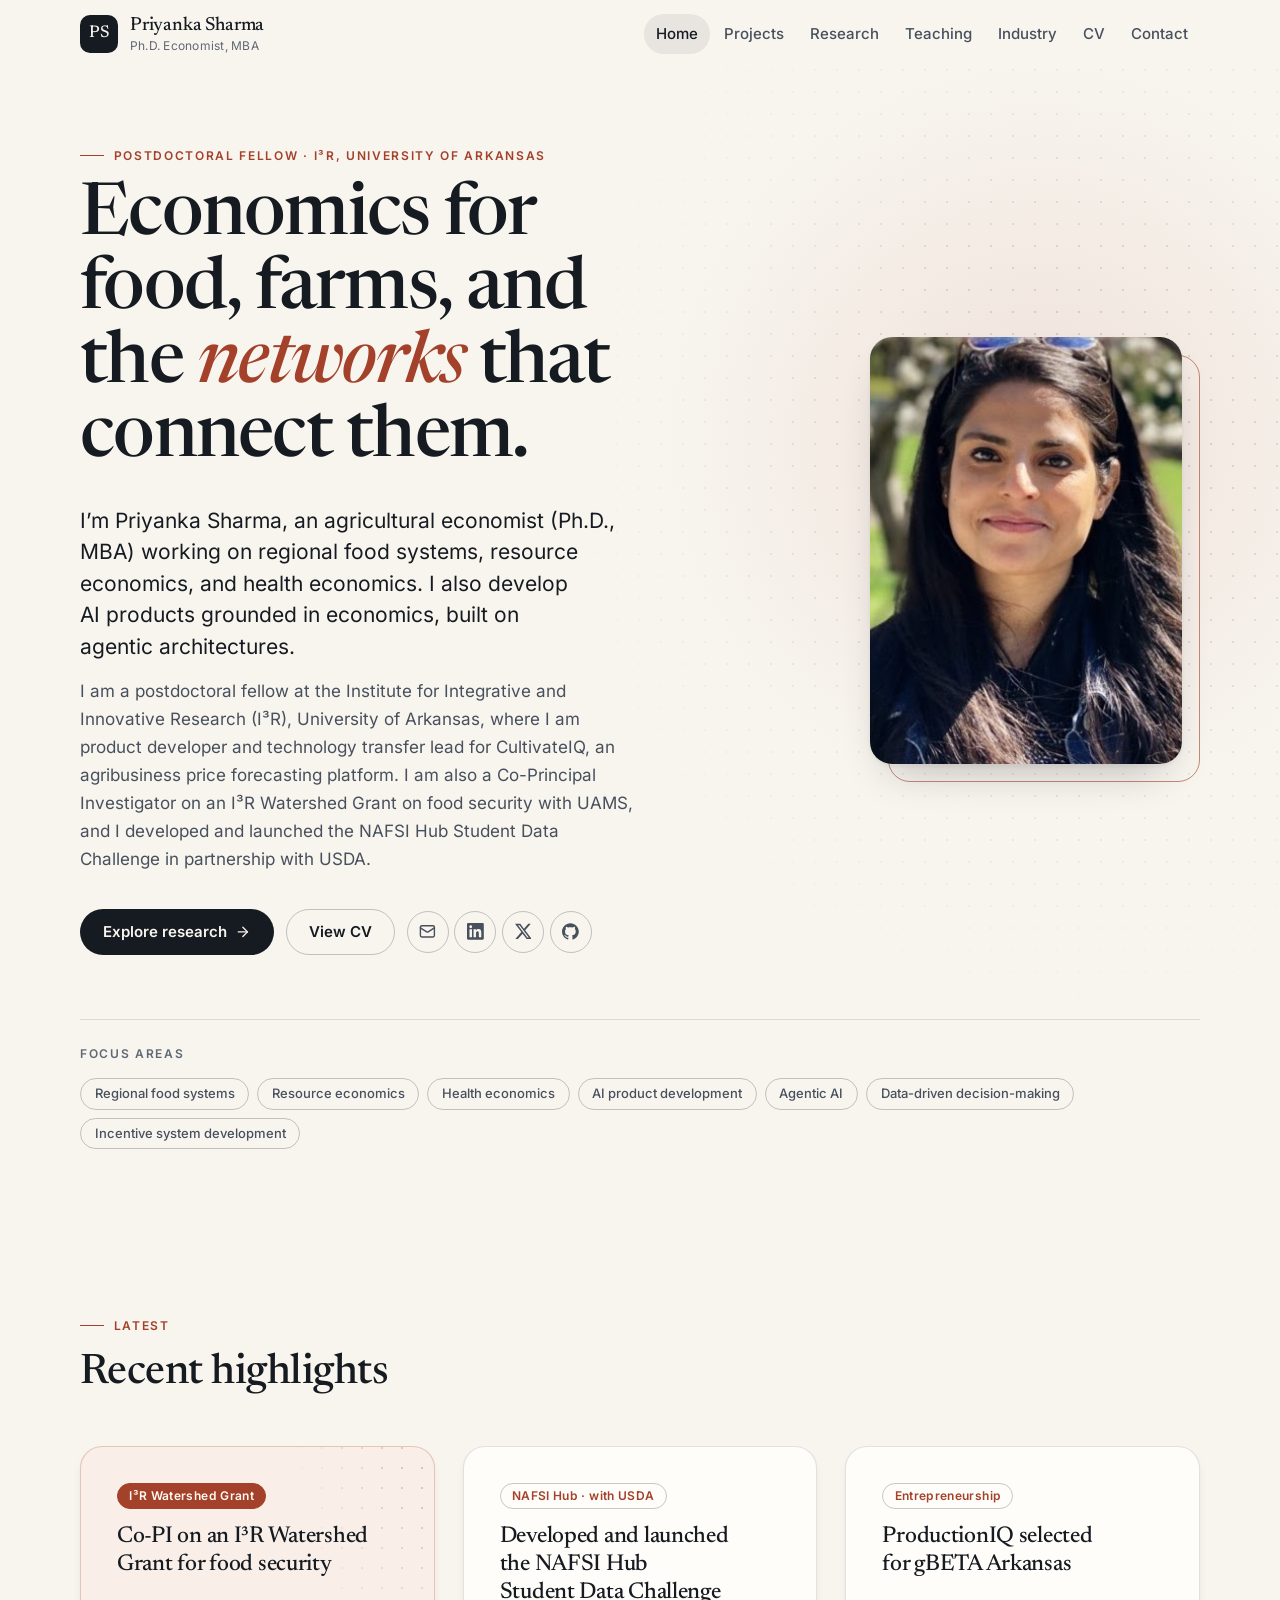
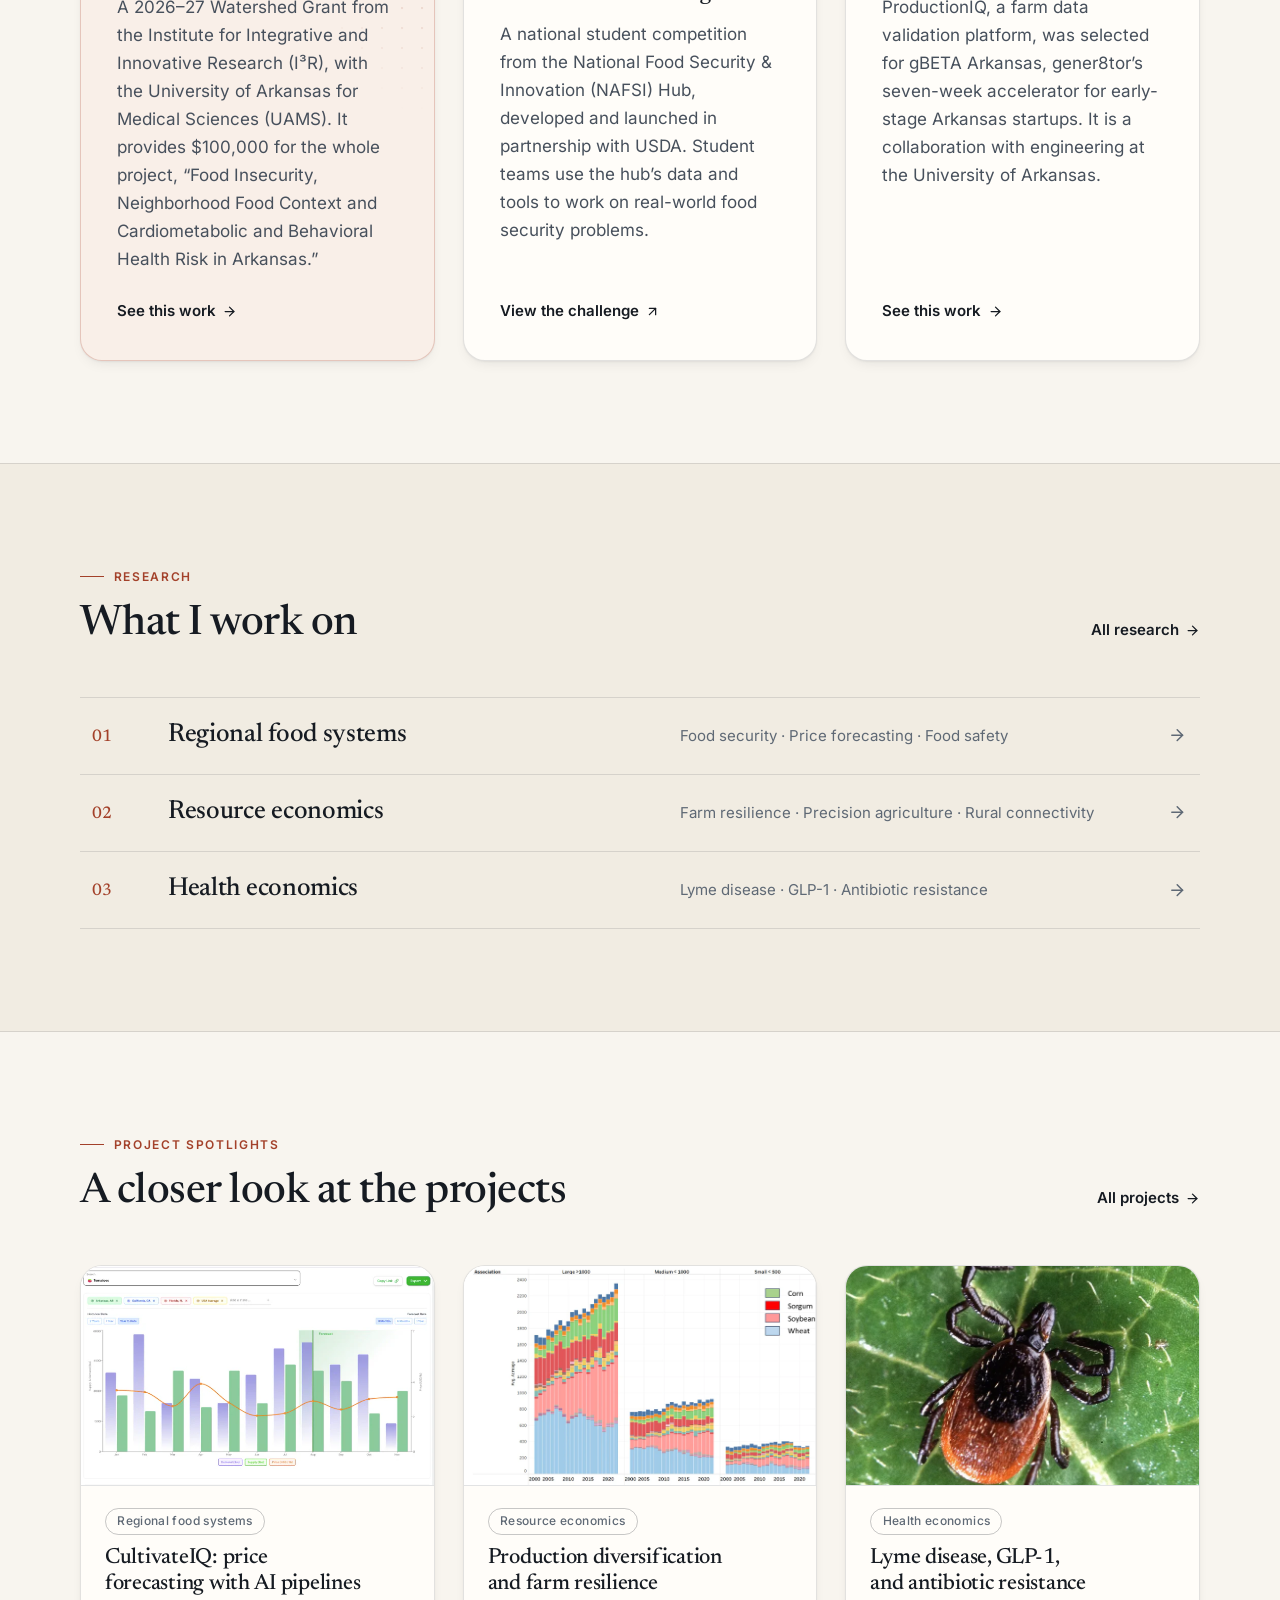
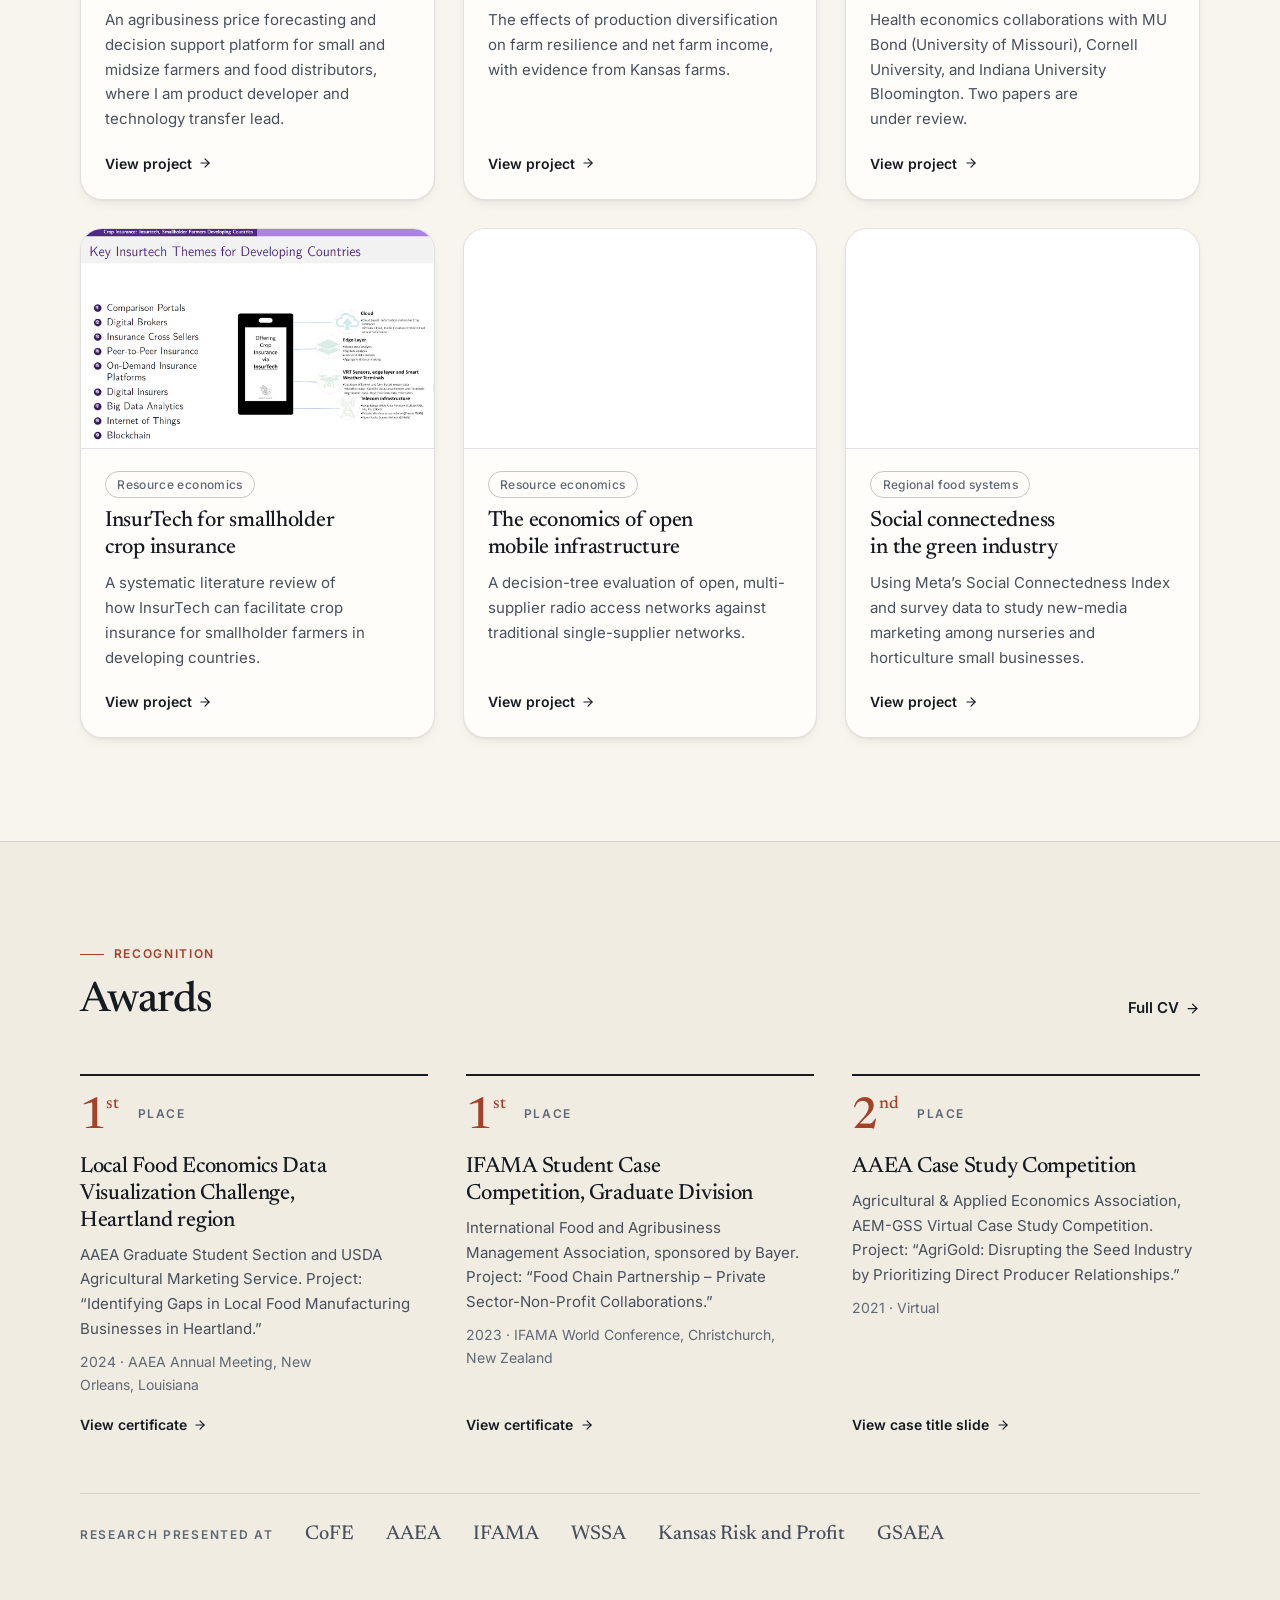
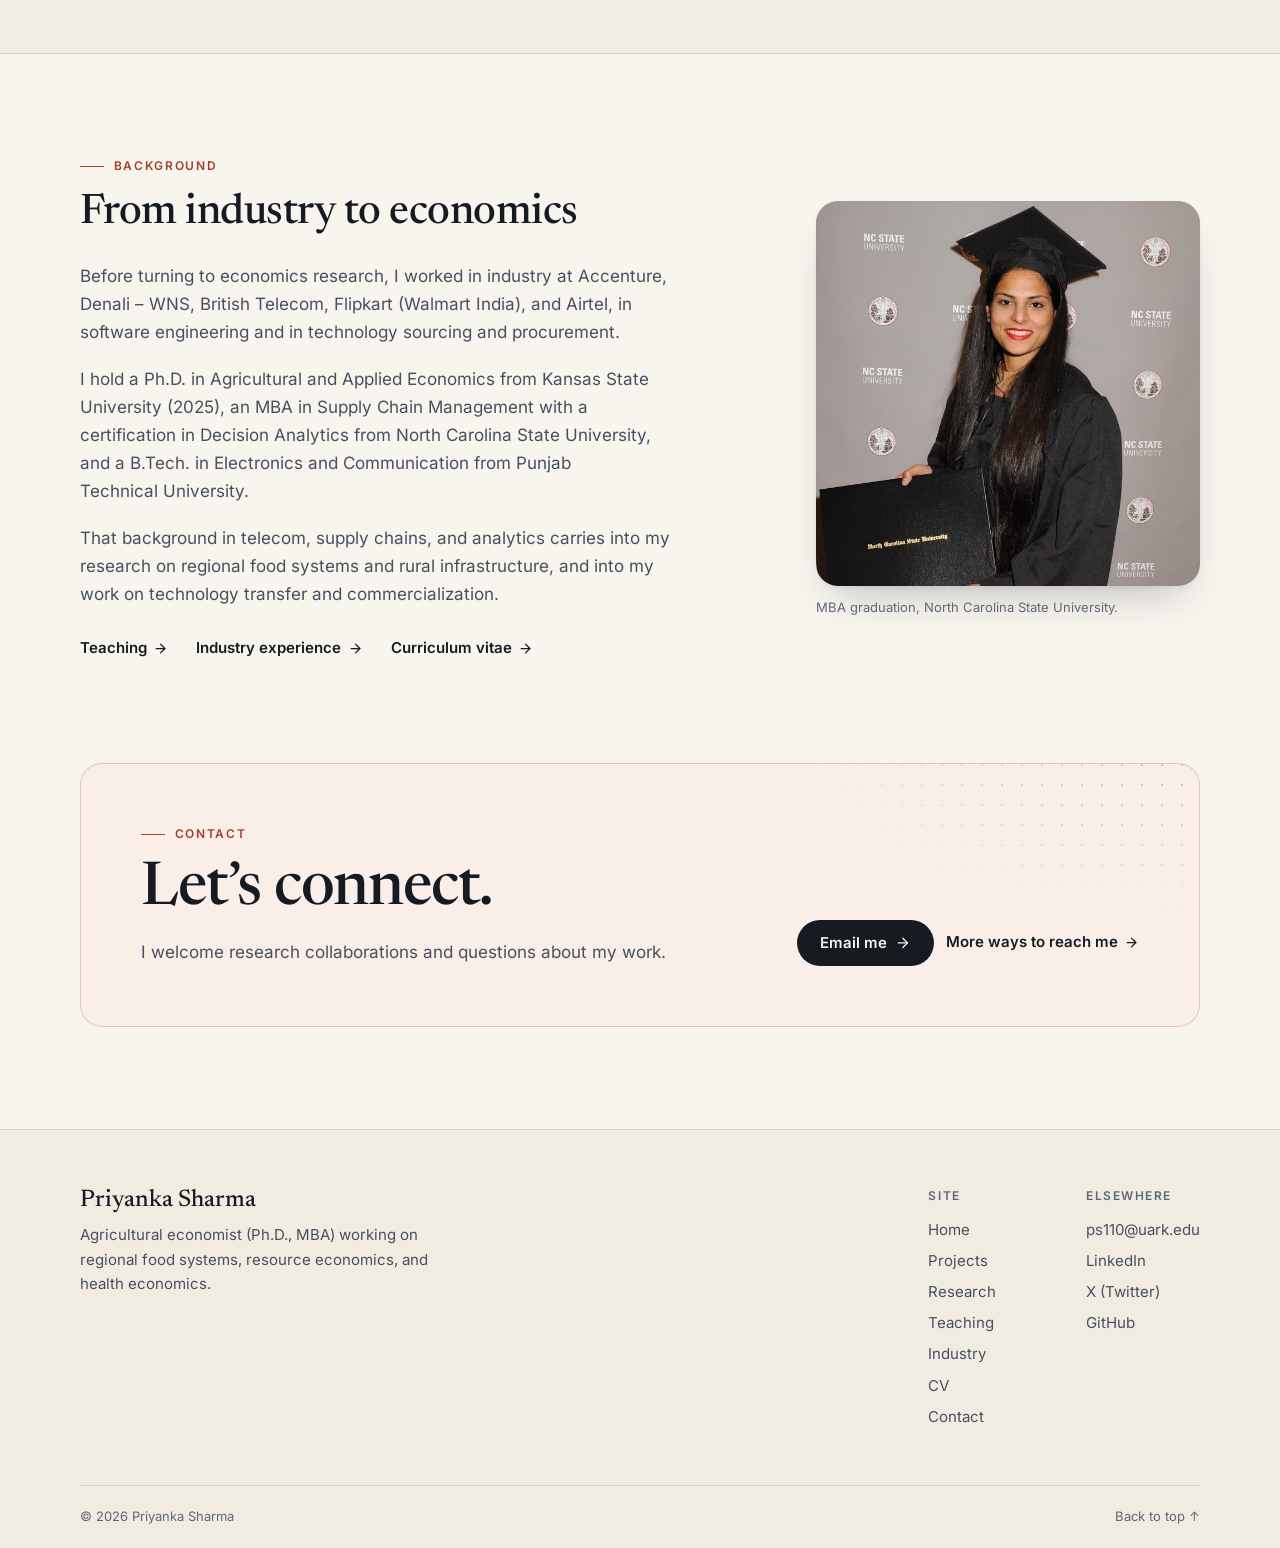
==== index.html @ 5ad9cab8 "Update website Co-Authored-By: Claude Opus 5.5 <noreply@anthropic.com>" ====
<!doctype html>
<html lang="en">
<head>
  <meta charset="utf-8">
  <meta name="viewport" content="width=device-width, initial-scale=1">
  <title>Priyanka Sharma | Ph.D. Economist, MBA</title>
  <meta name="description" content="Priyanka Sharma, agricultural economist (Ph.D., MBA) at I³R, University of Arkansas: regional food systems, resource economics, and health economics.">
  <meta name="author" content="Priyanka Sharma">
  <meta name="color-scheme" content="only light">
  <meta name="theme-color" content="#f8f5ef">
  <meta property="og:type" content="website">
  <meta property="og:site_name" content="Priyanka Sharma">
  <meta property="og:title" content="Priyanka Sharma | Ph.D. Economist, MBA">
  <meta property="og:description" content="Economics for food, farms, and the networks that connect them. Research on regional food systems, resource economics, and health economics.">
  <meta property="og:url" content="https://prinkashar.github.io/">
  <meta property="og:image" content="https://prinkashar.github.io/assets/img/social-card.jpg">
  <meta property="og:image:width" content="1200">
  <meta property="og:image:height" content="630">
  <meta property="og:image:alt" content="Priyanka Sharma, Ph.D. economist and MBA. Economics for food, farms, and the networks that connect them.">
  <meta name="twitter:card" content="summary_large_image">
  <link rel="canonical" href="https://prinkashar.github.io/">
  <link rel="icon" href="favicon.ico" sizes="32x32">
  <link rel="icon" href="favicon.svg" type="image/svg+xml">
  <link rel="apple-touch-icon" href="apple-touch-icon.png">
  <link rel="preload" href="assets/fonts/newsreader-500.woff2" as="font" type="font/woff2" crossorigin>
  <link rel="preload" href="assets/fonts/inter-variable.woff2" as="font" type="font/woff2" crossorigin>
  <link rel="stylesheet" href="assets/css/style.css">
  <script>
    /* Runs before the page paints: notes that JavaScript is on (used by the mobile menu and fade-in effects). */
    (function () {
      var d = document.documentElement;
      d.classList.add('js');
      /* Safety net: if main.js never loads, drop back to the no-JavaScript layout so nothing stays hidden. */
      setTimeout(function () { if (!d.classList.contains('js-ready')) d.classList.remove('js'); }, 3000);
    })();
  </script>
  <script src="assets/js/main.js" defer></script>
  <script type="application/ld+json">
  {
    "@context": "https://schema.org",
    "@type": "Person",
    "name": "Priyanka Sharma",
    "url": "https://prinkashar.github.io/",
    "image": "https://prinkashar.github.io/assets/img/portrait.jpg",
    "honorificSuffix": "Ph.D., MBA",
    "jobTitle": "Postdoctoral Fellow",
    "worksFor": { "@type": "CollegeOrUniversity", "name": "University of Arkansas" },
    "alumniOf": [
      { "@type": "CollegeOrUniversity", "name": "Kansas State University" },
      { "@type": "CollegeOrUniversity", "name": "North Carolina State University" },
      { "@type": "CollegeOrUniversity", "name": "Punjab Technical University" }
    ],
    "description": "Agricultural economist (Ph.D., MBA) working on regional food systems, resource economics, and health economics.",
    "knowsAbout": ["Regional food systems", "Resource economics", "Health economics", "Food security", "Agricultural economics", "Agribusiness", "Applied economics", "Artificial intelligence", "AI product development", "Agentic AI", "Price forecasting", "Digital infrastructure", "Rural broadband"],
    "sameAs": [
      "https://www.linkedin.com/in/priyankashar/",
      "https://twitter.com/agricultureecon",
      "https://github.com/prinkashar"
    ]
  }
  </script>
</head>
<body id="top">
  <a class="skip-link" href="#main">Skip to content</a>

  <!-- ===== Site header: identical on every page (only aria-current="page" moves) ===== -->
  <header class="site-header">
    <div class="wrap site-header__inner">
      <a class="brand" href="index.html">
        <span class="brand__mark" aria-hidden="true">PS</span>
        <span class="brand__text">
          <span class="brand__name">Priyanka Sharma</span>
          <span class="brand__role">Ph.D. Economist, MBA</span>
        </span>
      </a>
      <button class="icon-btn nav-toggle" type="button" aria-controls="site-nav" aria-expanded="false" aria-label="Open menu">
        <svg class="icon-menu" viewBox="0 0 24 24" fill="none" stroke="currentColor" stroke-width="2" stroke-linecap="round" stroke-linejoin="round" aria-hidden="true"><path d="M4 7h16"/><path d="M4 12h16"/><path d="M4 17h16"/></svg>
        <svg class="icon-close" viewBox="0 0 24 24" fill="none" stroke="currentColor" stroke-width="2" stroke-linecap="round" stroke-linejoin="round" aria-hidden="true"><path d="M18 6 6 18"/><path d="m6 6 12 12"/></svg>
      </button>
      <nav class="site-nav" id="site-nav" aria-label="Main">
        <ul>
          <li><a href="index.html" aria-current="page">Home</a></li>
          <li><a href="projects.html">Projects</a></li>
          <li><a href="research.html">Research</a></li>
          <li><a href="teaching.html">Teaching</a></li>
          <li><a href="industry.html">Industry</a></li>
          <li><a href="cv.html">CV</a></li>
          <li><a href="contact.html">Contact</a></li>
        </ul>
      </nav>
    </div>
  </header>

  <main id="main">

    <!-- ===== Hero ===== -->
    <section class="hero" aria-labelledby="hero-title">
      <div class="wrap hero__grid">
        <div class="hero__copy">
          <p class="eyebrow">Postdoctoral Fellow · I³R, University of Arkansas</p>
          <h1 class="display" id="hero-title">Economics for food, farms, and the <em>networks</em> that connect them.</h1>
          <p class="lead">I’m Priyanka Sharma, an agricultural economist (Ph.D., MBA) working on regional food systems, resource economics, and health economics. I also develop AI products grounded in economics, built on agentic architectures.</p>
          <p class="hero__sub">I am a postdoctoral fellow at the Institute for Integrative and Innovative Research (I³R), University of Arkansas, where I am product developer and technology transfer lead for CultivateIQ, an agribusiness price forecasting platform. I am also a Co-Principal Investigator on an I³R Watershed Grant on food security with UAMS, and I developed and launched the NAFSI Hub Student Data Challenge in partnership with USDA.</p>
          <div class="actions">
            <a class="btn btn--primary" href="research.html">Explore research
              <svg class="nudge" viewBox="0 0 24 24" fill="none" stroke="currentColor" stroke-width="2" stroke-linecap="round" stroke-linejoin="round" aria-hidden="true"><path d="M5 12h14"/><path d="m12 5 7 7-7 7"/></svg>
            </a>
            <a class="btn btn--ghost" href="cv.html">View CV</a>
            <ul class="social" aria-label="Contact and profiles">
              <li><a href="mailto:ps110@uark.edu" aria-label="Email Priyanka Sharma" title="Email">
                <svg viewBox="0 0 24 24" fill="none" stroke="currentColor" stroke-width="2" stroke-linecap="round" stroke-linejoin="round" aria-hidden="true"><rect x="2" y="4" width="20" height="16" rx="2"/><path d="m22 7-8.97 5.7a1.94 1.94 0 0 1-2.06 0L2 7"/></svg>
              </a></li>
              <li><a href="https://www.linkedin.com/in/priyankashar/" target="_blank" rel="noopener me" aria-label="LinkedIn profile" title="LinkedIn">
                <svg viewBox="0 0 24 24" fill="currentColor" aria-hidden="true"><path d="M20.447 20.452h-3.554v-5.569c0-1.328-.027-3.037-1.852-3.037-1.853 0-2.136 1.445-2.136 2.939v5.667H9.351V9h3.414v1.561h.046c.477-.9 1.637-1.85 3.37-1.85 3.601 0 4.267 2.37 4.267 5.455v6.286zM5.337 7.433c-1.144 0-2.063-.926-2.063-2.065 0-1.138.92-2.063 2.063-2.063 1.14 0 2.064.925 2.064 2.063 0 1.139-.925 2.065-2.064 2.065zm1.782 13.019H3.555V9h3.564v11.452zM22.225 0H1.771C.792 0 0 .774 0 1.729v20.542C0 23.227.792 24 1.771 24h20.451C23.2 24 24 23.227 24 22.271V1.729C24 .774 23.2 0 22.222 0h.003z"/></svg>
              </a></li>
              <li><a href="https://twitter.com/agricultureecon" target="_blank" rel="noopener me" aria-label="X (Twitter) profile" title="X (Twitter)">
                <svg viewBox="0 0 24 24" fill="currentColor" aria-hidden="true"><path d="M18.901 1.153h3.68l-8.04 9.19L24 22.846h-7.406l-5.8-7.584-6.638 7.584H.474l8.6-9.83L0 1.154h7.594l5.243 6.932ZM17.61 20.644h2.039L6.486 3.24H4.298Z"/></svg>
              </a></li>
              <li><a href="https://github.com/prinkashar" target="_blank" rel="noopener me" aria-label="GitHub profile" title="GitHub">
                <svg viewBox="0 0 24 24" fill="currentColor" aria-hidden="true"><path d="M12 .297c-6.63 0-12 5.373-12 12 0 5.303 3.438 9.8 8.205 11.385.6.113.82-.258.82-.577 0-.285-.01-1.04-.015-2.04-3.338.724-4.042-1.61-4.042-1.61C4.422 18.07 3.633 17.7 3.633 17.7c-1.087-.744.084-.729.084-.729 1.205.084 1.838 1.236 1.838 1.236 1.07 1.835 2.809 1.305 3.495.998.108-.776.417-1.305.76-1.605-2.665-.3-5.466-1.332-5.466-5.93 0-1.31.465-2.38 1.235-3.22-.135-.303-.54-1.523.105-3.176 0 0 1.005-.322 3.3 1.23.96-.267 1.98-.399 3-.405 1.02.006 2.04.138 3 .405 2.28-1.552 3.285-1.23 3.285-1.23.645 1.653.24 2.873.12 3.176.765.84 1.23 1.91 1.23 3.22 0 4.61-2.805 5.625-5.475 5.92.42.36.81 1.096.81 2.22 0 1.606-.015 2.896-.015 3.286 0 .315.21.69.825.57C20.565 22.092 24 17.592 24 12.297c0-6.627-5.373-12-12-12"/></svg>
              </a></li>
            </ul>
          </div>
        </div>

        <figure class="hero__portrait">
          <img src="assets/img/portrait.jpg" width="308" height="421" alt="Priyanka Sharma" fetchpriority="high">
        </figure>
      </div>

      <div class="wrap hero__focus">
        <p class="eyebrow eyebrow--muted eyebrow--plain">Focus areas</p>
        <ul class="chips">
          <li class="chip">Regional food systems</li>
          <li class="chip">Resource economics</li>
          <li class="chip">Health economics</li>
          <li class="chip">AI product development</li>
          <li class="chip">Agentic AI</li>
          <li class="chip">Data-driven decision-making</li>
          <li class="chip">Incentive system development</li>
        </ul>
      </div>
    </section>

    <!-- ===== Latest work ===== -->
    <section class="section" aria-labelledby="latest-title">
      <div class="wrap">
        <header class="section__head reveal">
          <div>
            <p class="eyebrow">Latest</p>
            <h2 id="latest-title">Recent highlights</h2>
          </div>
        </header>

        <div class="grid-3">
          <article class="card card--feature reveal">
            <p class="tag">I³R Watershed Grant</p>
            <h3 class="card__title">Co-PI on an I³R Watershed Grant for food security</h3>
            <p>A 2026–27 Watershed Grant from the Institute for Integrative and Innovative Research (I³R), with the University of Arkansas for Medical Sciences (UAMS). It provides $100,000 for the whole project, “Food Insecurity, Neighborhood Food Context and Cardiometabolic and Behavioral Health Risk in Arkansas.”</p>
            <a class="link-arrow" href="research.html#regional-food-systems">See this work
              <svg viewBox="0 0 24 24" fill="none" stroke="currentColor" stroke-width="2" stroke-linecap="round" stroke-linejoin="round" aria-hidden="true"><path d="M5 12h14"/><path d="m12 5 7 7-7 7"/></svg>
            </a>
          </article>

          <article class="card reveal" style="--d: 90ms">
            <p class="tag">NAFSI Hub · with USDA</p>
            <h3 class="card__title">Developed and launched the NAFSI Hub Student Data Challenge</h3>
            <p>A national student competition from the National Food Security &amp; Innovation (NAFSI) Hub, developed and launched in partnership with USDA. Student teams use the hub’s data and tools to work on real-world food security problems.</p>
            <a class="link-arrow link-arrow--out" href="https://nafsihub.org/educationhub/datachallenge/learner/9cc55a6d-09cc-42ae-b8bf-faf7782e51ce?from=explore&amp;subtab=past" target="_blank" rel="noopener">View the challenge
              <svg viewBox="0 0 24 24" fill="none" stroke="currentColor" stroke-width="2" stroke-linecap="round" stroke-linejoin="round" aria-hidden="true"><path d="M7 7h10v10"/><path d="M7 17 17 7"/></svg>
            </a>
          </article>

          <article class="card reveal" style="--d: 180ms">
            <p class="tag">Entrepreneurship</p>
            <h3 class="card__title">ProductionIQ selected for gBETA Arkansas</h3>
            <p>ProductionIQ, a farm data validation platform, was selected for gBETA Arkansas, gener8tor’s seven-week accelerator for early-stage Arkansas startups. It is a collaboration with engineering at the University of Arkansas.</p>
            <a class="link-arrow" href="research.html#productioniq">See this work
              <svg viewBox="0 0 24 24" fill="none" stroke="currentColor" stroke-width="2" stroke-linecap="round" stroke-linejoin="round" aria-hidden="true"><path d="M5 12h14"/><path d="m12 5 7 7-7 7"/></svg>
            </a>
          </article>
        </div>
      </div>
    </section>

    <!-- ===== Research themes ===== -->
    <section class="section section--tint" aria-labelledby="themes-title">
      <div class="wrap">
        <header class="section__head reveal">
          <div>
            <p class="eyebrow">Research</p>
            <h2 id="themes-title">What I work on</h2>
          </div>
          <a class="link-arrow" href="research.html">All research
            <svg viewBox="0 0 24 24" fill="none" stroke="currentColor" stroke-width="2" stroke-linecap="round" stroke-linejoin="round" aria-hidden="true"><path d="M5 12h14"/><path d="m12 5 7 7-7 7"/></svg>
          </a>
        </header>

        <ol class="index-list reveal">
          <li>
            <a href="research.html#regional-food-systems">
              <span class="index-list__num">01</span>
              <span class="index-list__title">Regional food systems</span>
              <span class="index-list__meta">Food security · Price forecasting · Food safety</span>
              <svg class="index-list__arrow" viewBox="0 0 24 24" fill="none" stroke="currentColor" stroke-width="2" stroke-linecap="round" stroke-linejoin="round" aria-hidden="true"><path d="M5 12h14"/><path d="m12 5 7 7-7 7"/></svg>
            </a>
          </li>
          <li>
            <a href="research.html#resource-economics">
              <span class="index-list__num">02</span>
              <span class="index-list__title">Resource economics</span>
              <span class="index-list__meta">Farm resilience · Precision agriculture · Rural connectivity</span>
              <svg class="index-list__arrow" viewBox="0 0 24 24" fill="none" stroke="currentColor" stroke-width="2" stroke-linecap="round" stroke-linejoin="round" aria-hidden="true"><path d="M5 12h14"/><path d="m12 5 7 7-7 7"/></svg>
            </a>
          </li>
          <li>
            <a href="research.html#health-economics">
              <span class="index-list__num">03</span>
              <span class="index-list__title">Health economics</span>
              <span class="index-list__meta">Lyme disease · GLP-1 · Antibiotic resistance</span>
              <svg class="index-list__arrow" viewBox="0 0 24 24" fill="none" stroke="currentColor" stroke-width="2" stroke-linecap="round" stroke-linejoin="round" aria-hidden="true"><path d="M5 12h14"/><path d="m12 5 7 7-7 7"/></svg>
            </a>
          </li>
        </ol>
      </div>
    </section>

    <!-- ===== Project spotlights ===== -->
    <section class="section" aria-labelledby="spotlights-title">
      <div class="wrap">
        <header class="section__head reveal">
          <div>
            <p class="eyebrow">Project spotlights</p>
            <h2 id="spotlights-title">A closer look at the projects</h2>
          </div>
          <a class="link-arrow" href="projects.html">All projects
            <svg viewBox="0 0 24 24" fill="none" stroke="currentColor" stroke-width="2" stroke-linecap="round" stroke-linejoin="round" aria-hidden="true"><path d="M5 12h14"/><path d="m12 5 7 7-7 7"/></svg>
          </a>
        </header>

        <div class="grid-3">
          <a class="card card--media reveal" href="projects.html#cultivateiq">
            <div class="card__media">
              <img src="assets/img/research/cultivateiq-forecast-chart.webp" width="694" height="434" alt="" loading="lazy" decoding="async">
            </div>
            <div class="card__body">
              <p class="tag tag--quiet">Regional food systems</p>
              <h3 class="card__title">CultivateIQ: price forecasting with AI pipelines</h3>
              <p>An agribusiness price forecasting and decision support platform for small and midsize farmers and food distributors, where I am product developer and technology transfer lead.</p>
              <span class="link-arrow link-arrow--sm">View project
                <svg viewBox="0 0 24 24" fill="none" stroke="currentColor" stroke-width="2" stroke-linecap="round" stroke-linejoin="round" aria-hidden="true"><path d="M5 12h14"/><path d="m12 5 7 7-7 7"/></svg>
              </span>
            </div>
          </a>

          <a class="card card--media reveal" style="--d: 90ms" href="projects.html#diversification">
            <div class="card__media">
              <img src="assets/img/research/diversification-farm-size-chart.webp" width="795" height="497" alt="" loading="lazy" decoding="async">
            </div>
            <div class="card__body">
              <p class="tag tag--quiet">Resource economics</p>
              <h3 class="card__title">Production diversification and farm resilience</h3>
              <p>The effects of production diversification on farm resilience and net farm income, with evidence from Kansas farms.</p>
              <span class="link-arrow link-arrow--sm">View project
                <svg viewBox="0 0 24 24" fill="none" stroke="currentColor" stroke-width="2" stroke-linecap="round" stroke-linejoin="round" aria-hidden="true"><path d="M5 12h14"/><path d="m12 5 7 7-7 7"/></svg>
              </span>
            </div>
          </a>

          <a class="card card--media reveal" style="--d: 180ms" href="projects.html#health-economics">
            <div class="card__media card__media--photo">
              <img src="assets/img/research/deer-tick.webp" width="720" height="809" alt="" loading="lazy" decoding="async">
            </div>
            <div class="card__body">
              <p class="tag tag--quiet">Health economics</p>
              <h3 class="card__title">Lyme disease, GLP-1, and antibiotic resistance</h3>
              <p>Health economics collaborations with MU Bond (University of Missouri), Cornell University, and Indiana University Bloomington. Two papers are under review.</p>
              <span class="link-arrow link-arrow--sm">View project
                <svg viewBox="0 0 24 24" fill="none" stroke="currentColor" stroke-width="2" stroke-linecap="round" stroke-linejoin="round" aria-hidden="true"><path d="M5 12h14"/><path d="m12 5 7 7-7 7"/></svg>
              </span>
            </div>
          </a>

          <a class="card card--media reveal" href="projects.html#insurtech">
            <div class="card__media">
              <img src="assets/img/research/insurtech-key-themes.webp" width="1280" height="952" alt="" loading="lazy" decoding="async">
            </div>
            <div class="card__body">
              <p class="tag tag--quiet">Resource economics</p>
              <h3 class="card__title">InsurTech for smallholder crop insurance</h3>
              <p>A systematic literature review of how InsurTech can facilitate crop insurance for smallholder farmers in developing countries.</p>
              <span class="link-arrow link-arrow--sm">View project
                <svg viewBox="0 0 24 24" fill="none" stroke="currentColor" stroke-width="2" stroke-linecap="round" stroke-linejoin="round" aria-hidden="true"><path d="M5 12h14"/><path d="m12 5 7 7-7 7"/></svg>
              </span>
            </div>
          </a>

          <a class="card card--media reveal" style="--d: 90ms" href="projects.html#openran">
            <div class="card__media">
              <img src="assets/img/research/openran-architecture.webp" width="934" height="462" alt="" loading="lazy" decoding="async">
            </div>
            <div class="card__body">
              <p class="tag tag--quiet">Resource economics</p>
              <h3 class="card__title">The economics of open mobile infrastructure</h3>
              <p>A decision-tree evaluation of open, multi-supplier radio access networks against traditional single-supplier networks.</p>
              <span class="link-arrow link-arrow--sm">View project
                <svg viewBox="0 0 24 24" fill="none" stroke="currentColor" stroke-width="2" stroke-linecap="round" stroke-linejoin="round" aria-hidden="true"><path d="M5 12h14"/><path d="m12 5 7 7-7 7"/></svg>
              </span>
            </div>
          </a>

          <a class="card card--media reveal" style="--d: 180ms" href="projects.html#social-connectedness">
            <div class="card__media">
              <img src="assets/img/research/social-connectedness-county-maps.webp" width="1280" height="977" alt="" loading="lazy" decoding="async">
            </div>
            <div class="card__body">
              <p class="tag tag--quiet">Regional food systems</p>
              <h3 class="card__title">Social connectedness in the green industry</h3>
              <p>Using Meta’s Social Connectedness Index and survey data to study new-media marketing among nurseries and horticulture small businesses.</p>
              <span class="link-arrow link-arrow--sm">View project
                <svg viewBox="0 0 24 24" fill="none" stroke="currentColor" stroke-width="2" stroke-linecap="round" stroke-linejoin="round" aria-hidden="true"><path d="M5 12h14"/><path d="m12 5 7 7-7 7"/></svg>
              </span>
            </div>
          </a>
        </div>
      </div>
    </section>

    <!-- ===== Awards ===== -->
    <section class="section section--tint" aria-labelledby="awards-title">
      <div class="wrap">
        <header class="section__head reveal">
          <div>
            <p class="eyebrow">Recognition</p>
            <h2 id="awards-title">Awards</h2>
          </div>
          <a class="link-arrow" href="cv.html">Full CV
            <svg viewBox="0 0 24 24" fill="none" stroke="currentColor" stroke-width="2" stroke-linecap="round" stroke-linejoin="round" aria-hidden="true"><path d="M5 12h14"/><path d="m12 5 7 7-7 7"/></svg>
          </a>
        </header>

        <ul class="awards">
          <li class="award reveal">
            <p class="award__rank">1<sup>st</sup> <span>Place</span></p>
            <h3 class="award__title">Local Food Economics Data Visualization Challenge, Heartland region</h3>
            <p class="award__org">AAEA Graduate Student Section and USDA Agricultural Marketing Service. Project: “Identifying Gaps in Local Food Manufacturing Businesses in Heartland.”</p>
            <p class="award__meta">2024 · AAEA Annual Meeting, New Orleans, Louisiana</p>
            <a class="link-arrow link-arrow--sm" href="assets/img/awards/aaea-2024-data-visualization.webp" data-lightbox="awards" data-caption="1st Place, 2024 Local Food Economics Data Visualization Challenge (Heartland region), with Walter Ac Pangán and Jiyeon Kim.">View certificate
              <svg viewBox="0 0 24 24" fill="none" stroke="currentColor" stroke-width="2" stroke-linecap="round" stroke-linejoin="round" aria-hidden="true"><path d="M5 12h14"/><path d="m12 5 7 7-7 7"/></svg>
            </a>
          </li>
          <li class="award reveal" style="--d: 90ms">
            <p class="award__rank">1<sup>st</sup> <span>Place</span></p>
            <h3 class="award__title">IFAMA Student Case Competition, Graduate Division</h3>
            <p class="award__org">International Food and Agribusiness Management Association, sponsored by Bayer. Project: “Food Chain Partnership – Private Sector-Non-Profit Collaborations.”</p>
            <p class="award__meta">2023 · IFAMA World Conference, Christchurch, New Zealand</p>
            <a class="link-arrow link-arrow--sm" href="assets/img/awards/ifama-2023-case-competition.webp" data-lightbox="awards" data-caption="1st Place, Graduate Division, IFAMA 2023 Student Case Competition.">View certificate
              <svg viewBox="0 0 24 24" fill="none" stroke="currentColor" stroke-width="2" stroke-linecap="round" stroke-linejoin="round" aria-hidden="true"><path d="M5 12h14"/><path d="m12 5 7 7-7 7"/></svg>
            </a>
          </li>
          <li class="award reveal" style="--d: 180ms">
            <p class="award__rank">2<sup>nd</sup> <span>Place</span></p>
            <h3 class="award__title">AAEA Case Study Competition</h3>
            <p class="award__org">Agricultural &amp; Applied Economics Association, AEM-GSS Virtual Case Study Competition. Project: “AgriGold: Disrupting the Seed Industry by Prioritizing Direct Producer Relationships.”</p>
            <p class="award__meta">2021 · Virtual</p>
            <a class="link-arrow link-arrow--sm" href="assets/img/awards/aaea-2021-agrigold-case.webp" data-lightbox="awards" data-caption="“AgriGold: Disrupting the Seed Industry by Prioritizing Direct Producer Relationships,” with Jaime Luke. AEM-GSS 2021 Virtual Case Study Competition.">View case title slide
              <svg viewBox="0 0 24 24" fill="none" stroke="currentColor" stroke-width="2" stroke-linecap="round" stroke-linejoin="round" aria-hidden="true"><path d="M5 12h14"/><path d="m12 5 7 7-7 7"/></svg>
            </a>
          </li>
        </ul>

        <div class="venues reveal">
          <p class="eyebrow eyebrow--muted eyebrow--plain">Research presented at</p>
          <ul>
            <li>CoFE</li>
            <li>AAEA</li>
            <li>IFAMA</li>
            <li>WSSA</li>
            <li>Kansas Risk and Profit</li>
            <li>GSAEA</li>
          </ul>
        </div>
      </div>
    </section>

    <!-- ===== Background ===== -->
    <section class="section" aria-labelledby="background-title">
      <div class="wrap split">
        <div class="split__body reveal">
          <p class="eyebrow">Background</p>
          <h2 id="background-title">From industry to economics</h2>
          <div class="flow" style="margin-top: 1.5rem">
            <p>Before turning to economics research, I worked in industry at Accenture, Denali – WNS, British Telecom, Flipkart (Walmart India), and Airtel, in software engineering and in technology sourcing and procurement.</p>
            <p>I hold a Ph.D. in Agricultural and Applied Economics from Kansas State University (2025), an MBA in Supply Chain Management with a certification in Decision Analytics from North Carolina State University, and a B.Tech. in Electronics and Communication from Punjab Technical University.</p>
            <p>That background in telecom, supply chains, and analytics carries into my research on regional food systems and rural infrastructure, and into my work on technology transfer and commercialization.</p>
          </div>
          <div class="actions">
            <a class="link-arrow" href="teaching.html">Teaching
              <svg viewBox="0 0 24 24" fill="none" stroke="currentColor" stroke-width="2" stroke-linecap="round" stroke-linejoin="round" aria-hidden="true"><path d="M5 12h14"/><path d="m12 5 7 7-7 7"/></svg>
            </a>
            <a class="link-arrow" href="industry.html">Industry experience
              <svg viewBox="0 0 24 24" fill="none" stroke="currentColor" stroke-width="2" stroke-linecap="round" stroke-linejoin="round" aria-hidden="true"><path d="M5 12h14"/><path d="m12 5 7 7-7 7"/></svg>
            </a>
            <a class="link-arrow" href="cv.html">Curriculum vitae
              <svg viewBox="0 0 24 24" fill="none" stroke="currentColor" stroke-width="2" stroke-linecap="round" stroke-linejoin="round" aria-hidden="true"><path d="M5 12h14"/><path d="m12 5 7 7-7 7"/></svg>
            </a>
          </div>
        </div>

        <figure class="split__media reveal" style="--d: 120ms">
          <img src="assets/img/nc-state-mba.jpg" width="690" height="693" alt="Priyanka Sharma in cap and gown, holding her diploma at North Carolina State University" loading="lazy" decoding="async">
          <figcaption>MBA graduation, North Carolina State University.</figcaption>
        </figure>
      </div>
    </section>

    <!-- ===== Contact call to action ===== -->
    <section class="section section--flush-top" aria-labelledby="cta-title">
      <div class="wrap">
        <div class="cta reveal">
          <div>
            <p class="eyebrow">Contact</p>
            <h2 id="cta-title">Let’s connect.</h2>
            <p>I welcome research collaborations and questions about my work.</p>
          </div>
          <div class="actions">
            <a class="btn btn--primary" href="mailto:ps110@uark.edu">Email me
              <svg class="nudge" viewBox="0 0 24 24" fill="none" stroke="currentColor" stroke-width="2" stroke-linecap="round" stroke-linejoin="round" aria-hidden="true"><path d="M5 12h14"/><path d="m12 5 7 7-7 7"/></svg>
            </a>
            <a class="link-arrow" href="contact.html">More ways to reach me
              <svg viewBox="0 0 24 24" fill="none" stroke="currentColor" stroke-width="2" stroke-linecap="round" stroke-linejoin="round" aria-hidden="true"><path d="M5 12h14"/><path d="m12 5 7 7-7 7"/></svg>
            </a>
          </div>
        </div>
      </div>
    </section>

  </main>

  <!-- ===== Site footer: identical on every page ===== -->
  <footer class="site-footer">
    <div class="wrap site-footer__grid">
      <div>
        <p class="site-footer__name">Priyanka Sharma</p>
        <p class="site-footer__tag">Agricultural economist (Ph.D., MBA) working on regional food systems, resource economics, and health economics.</p>
      </div>
      <nav aria-label="Footer">
        <p class="site-footer__label">Site</p>
        <ul class="site-footer__links">
          <li><a href="index.html">Home</a></li>
          <li><a href="projects.html">Projects</a></li>
          <li><a href="research.html">Research</a></li>
          <li><a href="teaching.html">Teaching</a></li>
          <li><a href="industry.html">Industry</a></li>
          <li><a href="cv.html">CV</a></li>
          <li><a href="contact.html">Contact</a></li>
        </ul>
      </nav>
      <div>
        <p class="site-footer__label">Elsewhere</p>
        <ul class="site-footer__links">
          <li><a href="mailto:ps110@uark.edu">ps110@uark.edu</a></li>
          <li><a href="https://www.linkedin.com/in/priyankashar/" target="_blank" rel="noopener me">LinkedIn</a></li>
          <li><a href="https://twitter.com/agricultureecon" target="_blank" rel="noopener me">X (Twitter)</a></li>
          <li><a href="https://github.com/prinkashar" target="_blank" rel="noopener me">GitHub</a></li>
        </ul>
      </div>
    </div>
    <div class="wrap site-footer__base">
      <p>© <span data-year>2026</span> Priyanka Sharma</p>
      <a href="#top">Back to top ↑</a>
    </div>
  </footer>
</body>
</html>
---- assets/css/style.css ----
/* ==========================================================================
   Priyanka Sharma — personal academic site
   Plain CSS, no build step.

   1. Fonts            6. Buttons, links, chips   11. CV and timelines
   2. Design tokens    7. Hero                    12. Figures and lightbox
   3. Base             8. Sections and cards      13. Industry samples
   4. Layout           9. Home page blocks        14. Contact and footer
   5. Header           10. Research page          15. Motion and print

   To change the look of the whole site, edit the tokens in section 2.
   ========================================================================== */

/* 1. Fonts ---------------------------------------------------------------- */

@font-face {
  font-family: "Newsreader";
  src: url("../fonts/newsreader-500.woff2") format("woff2");
  font-weight: 500;
  font-style: normal;
  font-display: swap;
}

@font-face {
  font-family: "Newsreader";
  src: url("../fonts/newsreader-500-italic.woff2") format("woff2");
  font-weight: 500;
  font-style: italic;
  font-display: swap;
}

@font-face {
  font-family: "Inter";
  src: url("../fonts/inter-variable.woff2") format("woff2");
  font-weight: 400 700;
  font-style: normal;
  font-display: swap;
}

/* 2. Design tokens -------------------------------------------------------- */

:root {
  /* The site is light only. "only light" also asks browsers not to auto-darken it. */
  color-scheme: light;
  color-scheme: only light;

  /* colour: warm paper, deep ink, one rust accent */
  --bg: #f8f5ef;
  --bg-tint: #f1ece2;
  --surface: #fffdf9;
  --frame: #ffffff;
  --ink: #161b22;
  --ink-2: #47505c;
  --ink-3: #5f6975;
  --line: rgba(22, 27, 34, 0.12);
  --line-strong: rgba(22, 27, 34, 0.24);
  --accent: #a3412a;
  --accent-soft: rgba(163, 65, 42, 0.08);
  --on-accent: #fffaf3;
  --feature: #f9efe8;
  --feature-line: rgba(163, 65, 42, 0.24);
  --dot: rgba(22, 27, 34, 0.17);
  --glow: rgba(163, 65, 42, 0.11);
  --shadow-sm: 0 1px 2px rgba(22, 27, 34, 0.05), 0 6px 16px -8px rgba(22, 27, 34, 0.14);
  --shadow-md: 0 2px 4px rgba(22, 27, 34, 0.05), 0 22px 44px -20px rgba(22, 27, 34, 0.3);

  /* type */
  --font-serif: "Newsreader", "Iowan Old Style", "Palatino Linotype", Palatino, Georgia, serif;
  --font-sans: "Inter", system-ui, -apple-system, "Segoe UI", Roboto, "Helvetica Neue", Arial, sans-serif;
  --step-0: clamp(1rem, 0.975rem + 0.12vw, 1.0625rem);
  --step-1: clamp(1.125rem, 1.06rem + 0.32vw, 1.3125rem);
  --step-2: clamp(1.3125rem, 1.2rem + 0.55vw, 1.625rem);
  --step-3: clamp(1.75rem, 1.4rem + 1.6vw, 2.625rem);
  --step-4: clamp(2.25rem, 1.6rem + 3vw, 3.75rem);
  --step-5: clamp(2.5rem, 1.55rem + 4.3vw, 4.5rem);

  /* space and shape */
  --gutter: clamp(1.25rem, 4.5vw, 3rem);
  --wrap: 70rem;
  --section: clamp(3.75rem, 8vw, 7rem);
  --header-h: 4.25rem;
  --radius-sm: 8px;
  --radius: 14px;
  --radius-lg: 22px;
  --radius-pill: 999px;
  --ease: cubic-bezier(0.2, 0.7, 0.2, 1);
}

/* 3. Base ----------------------------------------------------------------- */

*,
*::before,
*::after {
  box-sizing: border-box;
}

html {
  -webkit-text-size-adjust: 100%;
  text-size-adjust: 100%;
  scroll-behavior: smooth;
  scroll-padding-top: calc(var(--header-h) + 1.5rem);
}

html:has(dialog[open]) {
  overflow: hidden;
}

body {
  margin: 0;
  min-height: 100vh;
  min-height: 100dvh;
  display: flex;
  flex-direction: column;
  font-family: var(--font-sans);
  font-size: var(--step-0);
  line-height: 1.65;
  color: var(--ink);
  background: var(--bg);
  -webkit-font-smoothing: antialiased;
  -moz-osx-font-smoothing: grayscale;
  text-rendering: optimizeLegibility;
}

main {
  flex: 1;
}

h1,
h2,
h3,
h4 {
  margin: 0;
  font-family: var(--font-serif);
  font-weight: 500;
  font-synthesis: none;
  line-height: 1.14;
  letter-spacing: -0.012em;
  text-wrap: balance;
}

p,
ul,
ol,
dl,
dd,
figure {
  margin: 0;
}

p {
  text-wrap: pretty;
}

img {
  max-width: 100%;
  height: auto;
}

a {
  color: inherit;
  text-decoration-thickness: 1px;
  text-underline-offset: 0.2em;
  text-decoration-color: var(--line-strong);
  transition: color 0.2s, text-decoration-color 0.2s;
}

a:hover {
  color: var(--accent);
  text-decoration-color: currentColor;
}

:focus-visible {
  outline: 2px solid var(--accent);
  outline-offset: 3px;
  border-radius: 4px;
}

::selection {
  background: var(--accent);
  color: var(--on-accent);
}

.visually-hidden {
  position: absolute;
  width: 1px;
  height: 1px;
  margin: -1px;
  padding: 0;
  overflow: hidden;
  clip: rect(0 0 0 0);
  white-space: nowrap;
  border: 0;
}

.skip-link {
  position: absolute;
  left: 1rem;
  top: -4rem;
  z-index: 100;
  padding: 0.7rem 1rem;
  border-radius: var(--radius-sm);
  background: var(--ink);
  color: var(--bg);
  font-weight: 600;
  text-decoration: none;
  transition: top 0.2s;
}

.skip-link:focus {
  top: 1rem;
  color: var(--bg);
}

/* 4. Layout --------------------------------------------------------------- */

.wrap {
  width: min(100% - 2 * var(--gutter), var(--wrap));
  margin-inline: auto;
}

.flow > * + * {
  margin-top: var(--flow, 1.1em);
}

.grid-3 {
  display: grid;
  gap: clamp(1rem, 2.4vw, 1.75rem);
}

.grid-3 {
  grid-template-columns: repeat(auto-fit, minmax(min(100%, 17.5rem), 1fr));
}

/* 5. Header --------------------------------------------------------------- */

.site-header {
  position: sticky;
  top: 0;
  z-index: 40;
  background: var(--bg);
  background: color-mix(in srgb, var(--bg) 84%, transparent);
  -webkit-backdrop-filter: saturate(1.5) blur(14px);
  backdrop-filter: saturate(1.5) blur(14px);
  border-bottom: 1px solid transparent;
  transition: border-color 0.3s;
}

.site-header.is-scrolled {
  border-bottom-color: var(--line);
}

.site-header__inner {
  display: flex;
  align-items: center;
  gap: 0.5rem 1rem;
  min-height: var(--header-h);
}

.brand {
  display: inline-flex;
  align-items: center;
  gap: 0.75rem;
  margin-right: auto;
  color: var(--ink);
  text-decoration: none;
}

.brand:hover {
  color: var(--ink);
}

.brand__mark {
  display: grid;
  place-items: center;
  width: 2.375rem;
  height: 2.375rem;
  flex: none;
  border-radius: 10px;
  background: var(--ink);
  color: var(--bg);
  font-family: var(--font-serif);
  font-weight: 500;
  font-size: 1.0625rem;
  letter-spacing: -0.02em;
  transition: background-color 0.25s, color 0.25s;
}

.brand:hover .brand__mark {
  background: var(--accent);
  color: var(--on-accent);
}

.brand__text {
  display: grid;
  line-height: 1.15;
}

.brand__name {
  font-family: var(--font-serif);
  font-weight: 500;
  font-size: 1.1875rem;
  letter-spacing: -0.01em;
}

.brand__role {
  margin-top: 0.1rem;
  font-size: 0.75rem;
  color: var(--ink-3);
  letter-spacing: 0.02em;
}

.site-nav ul {
  display: flex;
  gap: 0.125rem;
  padding: 0;
  list-style: none;
}

.site-nav a {
  display: block;
  padding: 0.5rem 0.75rem;
  border-radius: var(--radius-pill);
  color: var(--ink-2);
  font-size: 0.9375rem;
  font-weight: 500;
  text-decoration: none;
  transition: color 0.2s, background-color 0.2s;
}

.site-nav a:hover {
  color: var(--ink);
  background: var(--accent-soft);
}

.site-nav a[aria-current="page"] {
  color: var(--ink);
  background: rgba(127, 127, 127, 0.14);
}

.icon-btn {
  display: inline-grid;
  place-items: center;
  width: 2.5rem;
  height: 2.5rem;
  padding: 0;
  border: 1px solid transparent;
  border-radius: 50%;
  background: transparent;
  color: var(--ink-2);
  cursor: pointer;
  transition: color 0.2s, background-color 0.2s, border-color 0.2s;
}

.icon-btn:hover {
  color: var(--ink);
  background: var(--accent-soft);
}

.icon-btn svg {
  width: 1.2rem;
  height: 1.2rem;
}

.nav-toggle {
  display: none;
}

.nav-toggle .icon-close,
.nav-toggle[aria-expanded="true"] .icon-menu {
  display: none;
}

.nav-toggle[aria-expanded="true"] .icon-close {
  display: block;
}

@media (max-width: 60em) {
  .js .nav-toggle {
    display: inline-grid;
  }

  .js .site-nav {
    position: absolute;
    inset: 100% 0 auto 0;
    display: none;
    padding: 0.25rem var(--gutter) 1.25rem;
    max-height: calc(100vh - var(--header-h));
    max-height: calc(100dvh - var(--header-h));
    overflow-y: auto;
    overscroll-behavior: contain;
    background: var(--bg);
    border-bottom: 1px solid var(--line);
    box-shadow: var(--shadow-md);
  }

  .js .site-nav.is-open {
    display: block;
  }

  .js .site-nav ul {
    flex-direction: column;
    gap: 0;
  }

  .js .site-nav li + li {
    border-top: 1px solid var(--line);
  }

  .js .site-nav a {
    padding: 0.95rem 0.5rem;
    border-radius: var(--radius-sm);
    font-size: 1.0625rem;
  }

  /* without JavaScript the links simply wrap under the name */
  html:not(.js) .site-header__inner {
    flex-wrap: wrap;
    padding-block: 0.6rem;
  }

  html:not(.js) .site-nav {
    order: 3;
    width: 100%;
  }

  html:not(.js) .site-nav ul {
    flex-wrap: wrap;
  }
}

/* 6. Buttons, links, chips ------------------------------------------------ */

.btn {
  display: inline-flex;
  align-items: center;
  justify-content: center;
  gap: 0.5rem;
  padding: 0.8125rem 1.375rem;
  border: 1px solid transparent;
  border-radius: var(--radius-pill);
  font: inherit;
  font-size: 0.9375rem;
  font-weight: 600;
  line-height: 1.2;
  text-decoration: none;
  cursor: pointer;
  transition: transform 0.2s var(--ease), background-color 0.2s, border-color 0.2s, color 0.2s;
}

.btn svg {
  width: 1.05em;
  height: 1.05em;
  flex: none;
  transition: transform 0.25s var(--ease);
}

.btn:hover .nudge {
  transform: translateX(3px);
}

.btn:active {
  transform: translateY(1px);
}

.btn--primary {
  background: var(--ink);
  color: var(--bg);
}

.btn--primary:hover {
  background: var(--accent);
  color: var(--on-accent);
}

.btn--ghost {
  border-color: var(--line-strong);
  color: var(--ink);
  background: transparent;
}

.btn--ghost:hover {
  border-color: var(--ink);
  color: var(--ink);
  background: rgba(127, 127, 127, 0.1);
}

.btn--sm {
  padding: 0.625rem 1.05rem;
  font-size: 0.875rem;
}

.actions {
  display: flex;
  flex-wrap: wrap;
  align-items: center;
  gap: 0.75rem;
}

.actions--links {
  gap: 0.75rem 1.75rem;
}

.link-arrow {
  display: inline-flex;
  align-items: center;
  gap: 0.4rem;
  font-size: 0.9375rem;
  font-weight: 600;
  color: var(--ink);
  text-decoration: none;
}

.link-arrow svg {
  width: 1em;
  height: 1em;
  flex: none;
  transition: transform 0.25s var(--ease);
}

.link-arrow:hover svg {
  transform: translateX(3px);
}

.link-arrow--out:hover svg {
  transform: translate(2px, -2px);
}

.link-arrow--down:hover svg {
  transform: translateY(2px);
}

.link-arrow--sm {
  font-size: 0.875rem;
}

.eyebrow {
  display: flex;
  align-items: center;
  gap: 0.6rem;
  margin-bottom: 0.9rem;
  font-size: 0.75rem;
  font-weight: 600;
  letter-spacing: 0.14em;
  text-transform: uppercase;
  color: var(--accent);
}

.eyebrow::before {
  content: "";
  width: 1.5rem;
  height: 1px;
  flex: none;
  background: currentColor;
}

.eyebrow--plain::before {
  display: none;
}

.eyebrow--muted {
  color: var(--ink-3);
}

.lead {
  font-size: var(--step-1);
  line-height: 1.5;
  color: var(--ink-2);
}

.chips {
  display: flex;
  flex-wrap: wrap;
  align-content: flex-start;
  align-items: flex-start;
  align-self: start;
  gap: 0.5rem;
  padding: 0;
  list-style: none;
}

.chip {
  padding: 0.4rem 0.85rem;
  border: 1px solid var(--line-strong);
  border-radius: var(--radius-pill);
  font-size: 0.8125rem;
  font-weight: 500;
  line-height: 1.3;
  color: var(--ink-2);
}

.chips--lg .chip {
  padding: 0.5rem 1rem;
  font-size: 0.9375rem;
}

a.chip {
  text-decoration: none;
  transition: color 0.2s, border-color 0.2s, background-color 0.2s;
}

a.chip:hover {
  border-color: var(--accent);
  background: var(--accent-soft);
  color: var(--accent);
}

.tag {
  display: inline-flex;
  align-items: center;
  align-self: flex-start;
  padding: 0.28rem 0.7rem;
  border: 1px solid var(--line-strong);
  border-radius: var(--radius-pill);
  font-size: 0.75rem;
  font-weight: 600;
  line-height: 1.3;
  letter-spacing: 0.03em;
  color: var(--accent);
}

.tag--quiet {
  color: var(--ink-3);
  font-weight: 500;
}

.social {
  display: flex;
  flex-wrap: wrap;
  gap: 0.35rem;
  padding: 0;
  list-style: none;
}

.social a {
  display: grid;
  place-items: center;
  width: 2.625rem;
  height: 2.625rem;
  border: 1px solid var(--line-strong);
  border-radius: 50%;
  color: var(--ink-2);
  transition: color 0.2s, border-color 0.2s, background-color 0.2s, transform 0.2s var(--ease);
}

.social a:hover {
  color: var(--on-accent);
  background: var(--accent);
  border-color: var(--accent);
  transform: translateY(-2px);
}

.social svg {
  width: 1.05rem;
  height: 1.05rem;
}

/* 7. Hero ----------------------------------------------------------------- */

.hero,
.page-hero {
  position: relative;
  isolation: isolate;
  overflow: hidden;
  overflow: clip;
}

/* dot grid fading out from the top right, plus a soft warm glow */
.hero::before,
.page-hero::before {
  content: "";
  position: absolute;
  inset: 0;
  z-index: -1;
  pointer-events: none;
  background-image: radial-gradient(circle at 1px 1px, var(--dot) 1px, transparent 1.6px);
  background-size: 22px 22px;
  -webkit-mask-image: radial-gradient(ellipse 58% 70% at 84% 34%, #000 0%, transparent 72%);
  mask-image: radial-gradient(ellipse 58% 70% at 84% 34%, #000 0%, transparent 72%);
}

.hero::after,
.page-hero::after {
  content: "";
  position: absolute;
  top: -1rem;
  right: -9rem;
  z-index: -2;
  width: 48rem;
  height: 48rem;
  pointer-events: none;
  background: radial-gradient(closest-side, var(--glow), transparent);
}

.hero {
  padding-block: clamp(2.25rem, 6vw, 5.5rem) clamp(2.5rem, 5vw, 4rem);
}

.hero__grid {
  display: grid;
  grid-template-columns: minmax(0, 1fr) auto;
  align-items: center;
  gap: clamp(2rem, 6vw, 5.5rem);
}

.display {
  max-width: 17ch;
  font-size: var(--step-5);
  line-height: 1.03;
  letter-spacing: -0.024em;
}

.display em {
  font-style: italic;
  color: var(--accent);
}

.hero__copy .lead {
  max-width: 35rem;
  margin-top: clamp(1.25rem, 2.5vw, 1.75rem);
  color: var(--ink);
}

.hero__sub {
  max-width: 35rem;
  margin-top: 0.9rem;
  color: var(--ink-2);
}

.hero__copy .actions {
  margin-top: clamp(1.5rem, 3vw, 2.25rem);
}

.hero__portrait {
  position: relative;
  isolation: isolate;
  width: clamp(15rem, 25vw, 19.5rem);
  margin-right: 1.125rem;
}

.hero__portrait img {
  display: block;
  width: 100%;
  aspect-ratio: 308 / 421;
  object-fit: cover;
  border-radius: var(--radius-lg);
  box-shadow: var(--shadow-md);
}

.hero__portrait::before {
  content: "";
  position: absolute;
  inset: 1.125rem -1.125rem -1.125rem 1.125rem;
  z-index: -1;
  border: 1.5px solid var(--accent);
  border-radius: var(--radius-lg);
  opacity: 0.6;
}

.hero__focus {
  display: flex;
  flex-wrap: wrap;
  align-items: center;
  gap: 0.9rem 1.5rem;
  margin-top: clamp(2.5rem, 5vw, 4rem);
  padding-top: 1.5rem;
  border-top: 1px solid var(--line);
}

.hero__focus .eyebrow {
  margin: 0;
}

@media (max-width: 51.25em) {
  .hero__grid {
    grid-template-columns: minmax(0, 1fr);
    gap: 1.5rem;
  }

  .hero__portrait {
    order: -1;
    width: 6.5rem;
    margin: 0;
  }

  .hero__portrait img {
    aspect-ratio: 1;
    object-position: 50% 22%;
    border-radius: 50%;
    box-shadow: var(--shadow-sm);
  }

  .hero__portrait::before {
    inset: -0.4rem;
    border-radius: 50%;
  }
}

/* inner pages */
.page-hero::after {
  top: 0;
  right: -6rem;
  width: 46rem;
  height: 100%;
  background: radial-gradient(ellipse closest-side, var(--glow), transparent);
}

.page-hero {
  padding-block: clamp(2.75rem, 7vw, 5.5rem) clamp(2rem, 4vw, 3.25rem);
}

.page-hero h1 {
  max-width: 18ch;
  font-size: var(--step-4);
  line-height: 1.05;
  letter-spacing: -0.02em;
}

.page-hero .lead {
  max-width: 44rem;
  margin-top: 1.25rem;
}

.page-hero .actions {
  margin-top: 1.75rem;
}

/* 8. Sections and cards --------------------------------------------------- */

.section {
  padding-block: var(--section);
}

.section--tight {
  padding-block: clamp(2.5rem, 5vw, 4rem);
}

.section--flush-top {
  padding-top: 0;
}

.section--tint {
  background: var(--bg-tint);
  border-block: 1px solid var(--line);
}

.section__head {
  display: flex;
  flex-wrap: wrap;
  align-items: flex-end;
  justify-content: space-between;
  gap: 1rem 2rem;
  margin-bottom: clamp(1.75rem, 4vw, 3rem);
}

.section__head h2 {
  max-width: 24ch;
  font-size: var(--step-3);
}

.section__head p:not(.eyebrow) {
  max-width: 38rem;
  margin-top: 0.9rem;
  color: var(--ink-2);
}

.section__head .link-arrow {
  padding-bottom: 0.35rem;
}

.card {
  position: relative;
  display: flex;
  flex-direction: column;
  gap: 0.875rem;
  padding: clamp(1.5rem, 3vw, 2.25rem);
  border: 1px solid var(--line);
  border-radius: var(--radius-lg);
  background: var(--surface);
  box-shadow: var(--shadow-sm);
}

.card__title {
  font-size: var(--step-2);
  line-height: 1.2;
}

.grid-3 > .card > .card__title {
  font-size: 1.4375rem;
}

.card p:not(.tag) {
  color: var(--ink-2);
}

.card > .link-arrow {
  align-self: flex-start;
  margin-top: auto;
  padding-top: 0.75rem;
}

.card--feature {
  overflow: hidden;
  isolation: isolate;
  border-color: var(--feature-line);
  background: var(--feature);
}

.card--feature::after {
  content: "";
  position: absolute;
  inset: 0;
  z-index: -1;
  pointer-events: none;
  background-image: radial-gradient(circle at 1px 1px, rgba(163, 65, 42, 0.3) 1px, transparent 1.6px);
  background-size: 20px 20px;
  -webkit-mask-image: radial-gradient(ellipse 60% 75% at 100% 0%, #000, transparent 70%);
  mask-image: radial-gradient(ellipse 60% 75% at 100% 0%, #000, transparent 70%);
}

.card--feature .tag {
  border-color: var(--accent);
  background: var(--accent);
  color: var(--on-accent);
}

a.card--media {
  padding: 0;
  gap: 0;
  overflow: hidden;
  color: inherit;
  text-decoration: none;
  transition: translate 0.35s var(--ease), box-shadow 0.35s, border-color 0.35s;
}

a.card--media:hover {
  translate: 0 -4px;
  border-color: var(--line-strong);
  box-shadow: var(--shadow-md);
  color: inherit;
}

.card__media {
  aspect-ratio: 16 / 10;
  overflow: hidden;
  border-bottom: 1px solid var(--line);
  background: var(--frame);
}

.card__media img {
  display: block;
  width: 100%;
  height: 100%;
  object-fit: cover;
  object-position: top center;
  transition: transform 0.7s var(--ease);
}

a.card--media:hover .card__media img {
  transform: scale(1.035);
}

/* photographs are framed on their subject rather than on their top edge */
.card__media--photo img {
  object-position: 50% 55%;
}

.card__body {
  display: flex;
  flex: 1;
  flex-direction: column;
  gap: 0.65rem;
  padding: 1.375rem 1.5rem 1.5rem;
}

.card__body .card__title {
  font-size: 1.375rem;
}

.card__body p:not(.tag) {
  font-size: 0.9375rem;
}

.card__body .link-arrow {
  margin-top: auto;
  padding-top: 0.6rem;
}

a.card--media:hover .link-arrow {
  color: var(--accent);
}

a.card--media:hover .link-arrow svg {
  transform: translateX(3px);
}

/* 9. Home page blocks ----------------------------------------------------- */

/* numbered list of research themes */
.index-list {
  padding: 0;
  list-style: none;
  border-bottom: 1px solid var(--line);
}

.index-list a {
  display: grid;
  grid-template-columns: 3.25rem minmax(0, 1.05fr) minmax(0, 1fr) 1.25rem;
  align-items: baseline;
  gap: 0.25rem 1.5rem;
  padding: 1.375rem 0.75rem;
  border-top: 1px solid var(--line);
  color: var(--ink);
  text-decoration: none;
  transition: background-color 0.25s, padding 0.3s var(--ease);
}

.index-list a:hover {
  padding-inline: 1.25rem 0.25rem;
  background: var(--accent-soft);
  color: var(--ink);
}

.index-list__num {
  font-family: var(--font-serif);
  font-size: 1.0625rem;
  color: var(--accent);
  font-variant-numeric: tabular-nums;
}

.index-list__title {
  font-family: var(--font-serif);
  font-weight: 500;
  font-size: var(--step-2);
  line-height: 1.2;
  letter-spacing: -0.012em;
}

.index-list__meta {
  font-size: 0.9375rem;
  color: var(--ink-3);
}

.index-list__arrow {
  align-self: center;
  width: 1.15rem;
  height: 1.15rem;
  color: var(--ink-3);
  transition: transform 0.3s var(--ease), color 0.2s;
}

.index-list a:hover .index-list__arrow {
  color: var(--accent);
  transform: translateX(4px);
}

@media (max-width: 45em) {
  .index-list a {
    grid-template-columns: 2.25rem minmax(0, 1fr) 1.25rem;
    padding-inline: 0.25rem;
  }

  .index-list a:hover {
    padding-inline: 0.25rem;
  }

  .index-list__meta {
    grid-column: 2;
    grid-row: 2;
  }

  .index-list__arrow {
    grid-column: 3;
    grid-row: 1 / span 2;
  }
}

/* awards */
.awards {
  display: grid;
  grid-template-columns: repeat(auto-fit, minmax(min(100%, 17.5rem), 1fr));
  gap: clamp(1.5rem, 3vw, 2.5rem);
  padding: 0;
  list-style: none;
}

.award {
  display: flex;
  flex-direction: column;
  gap: 0.5rem;
  padding-top: 1.25rem;
  border-top: 2px solid var(--ink);
}

.award__rank {
  font-family: var(--font-serif);
  font-weight: 500;
  font-size: 2.75rem;
  line-height: 1;
  letter-spacing: -0.03em;
  color: var(--accent);
}

.award__rank sup {
  margin-left: 0.1em;
  font-size: 0.4em;
  letter-spacing: 0;
  vertical-align: 1.15em;
}

.award__rank span {
  margin-left: 0.6rem;
  font-family: var(--font-sans);
  font-size: 0.75rem;
  font-weight: 600;
  letter-spacing: 0.13em;
  text-transform: uppercase;
  color: var(--ink-3);
  vertical-align: 0.9em;
}

.award__title {
  margin-top: 0.35rem;
  font-size: 1.375rem;
  line-height: 1.22;
}

.award__org {
  font-size: 0.9375rem;
  color: var(--ink-2);
}

.award__meta {
  font-size: 0.875rem;
  color: var(--ink-3);
}

.award .link-arrow {
  align-self: flex-start;
  margin-top: auto;
  padding-top: 0.6rem;
}

.venues {
  display: flex;
  flex-wrap: wrap;
  align-items: baseline;
  gap: 0.6rem 2rem;
  margin-top: clamp(2.25rem, 5vw, 3.5rem);
  padding-top: 1.5rem;
  border-top: 1px solid var(--line);
}

.venues .eyebrow {
  margin: 0;
}

.venues ul {
  display: flex;
  flex-wrap: wrap;
  gap: 0.35rem 2rem;
  padding: 0;
  list-style: none;
}

.venues li {
  font-family: var(--font-serif);
  font-weight: 500;
  font-size: 1.25rem;
  color: var(--ink-2);
}

/* two-column text and photo */
.split {
  display: grid;
  grid-template-columns: minmax(0, 1.2fr) minmax(0, 0.8fr);
  align-items: center;
  gap: clamp(2rem, 6vw, 5.5rem);
}

.split h2 {
  font-size: var(--step-3);
}

.split__body {
  max-width: 38rem;
}

.split__body p:not(.eyebrow) {
  color: var(--ink-2);
}

.split__body .actions {
  margin-top: 1.75rem;
  gap: 0.75rem 1.75rem;
}

.split__media {
  justify-self: end;
  max-width: 24rem;
}

.split__media img {
  display: block;
  width: 100%;
  border-radius: var(--radius-lg);
  box-shadow: var(--shadow-md);
}

figcaption {
  margin-top: 0.7rem;
  font-size: 0.8125rem;
  line-height: 1.45;
  color: var(--ink-3);
}

@media (max-width: 51.25em) {
  .split {
    grid-template-columns: minmax(0, 1fr);
  }

  .split__media {
    justify-self: start;
    max-width: 20rem;
  }
}

/* closing call to action */
.cta {
  position: relative;
  isolation: isolate;
  overflow: hidden;
  display: grid;
  grid-template-columns: minmax(0, 1fr) auto;
  align-items: end;
  gap: 1.5rem 3rem;
  padding: clamp(2rem, 5vw, 3.75rem);
  border: 1px solid var(--feature-line);
  border-radius: var(--radius-lg);
  background: var(--feature);
}

.cta::after {
  content: "";
  position: absolute;
  inset: 0;
  z-index: -1;
  pointer-events: none;
  background-image: radial-gradient(circle at 1px 1px, rgba(163, 65, 42, 0.3) 1px, transparent 1.6px);
  background-size: 20px 20px;
  -webkit-mask-image: radial-gradient(ellipse 55% 90% at 100% 0%, #000, transparent 70%);
  mask-image: radial-gradient(ellipse 55% 90% at 100% 0%, #000, transparent 70%);
}

.cta h2 {
  max-width: 17ch;
  font-size: var(--step-4);
  line-height: 1.05;
  letter-spacing: -0.02em;
}

.cta p:not(.eyebrow) {
  max-width: 34rem;
  margin-top: 1rem;
  color: var(--ink-2);
}

@media (max-width: 45em) {
  .cta {
    grid-template-columns: minmax(0, 1fr);
    align-items: start;
  }
}

/* 10. Research page ------------------------------------------------------- */

.theme {
  display: grid;
  grid-template-columns: minmax(0, 19rem) minmax(0, 1fr);
  gap: 1.25rem clamp(2rem, 6vw, 5.5rem);
  padding-block: clamp(2rem, 4vw, 3rem);
  border-top: 1px solid var(--line);
  scroll-margin-top: 1rem;
}

.theme__head {
  position: sticky;
  top: calc(var(--header-h) + 1.5rem);
  align-self: start;
}

.theme__num {
  margin-bottom: 0.5rem;
  font-family: var(--font-serif);
  font-size: 1.0625rem;
  color: var(--accent);
  font-variant-numeric: tabular-nums;
}

.theme__title {
  font-size: var(--step-2);
  line-height: 1.18;
}

.theme__blurb {
  margin-top: 0.65rem;
  font-size: 0.9375rem;
  color: var(--ink-3);
}

.works {
  padding: 0;
  list-style: none;
}

.work {
  padding-block: 1.375rem;
  border-top: 1px solid var(--line);
}

.work:first-child {
  padding-top: 0.15rem;
  border-top: 0;
}

.work:last-child {
  padding-bottom: 0;
}

.work__title {
  font-family: var(--font-sans);
  font-size: 1.0625rem;
  font-weight: 600;
  line-height: 1.42;
  letter-spacing: -0.005em;
  text-wrap: pretty;
}

.work__desc {
  margin-top: 0.5rem;
  color: var(--ink-2);
}

.work .cv__list {
  gap: 0.35rem;
  margin-top: 0.7rem;
  font-size: 0.9375rem;
}

.work__meta {
  display: flex;
  flex-wrap: wrap;
  align-items: center;
  gap: 0.5rem 0.6rem;
  margin-top: 0.875rem;
  padding: 0;
  list-style: none;
}

.work__meta .link-arrow {
  margin-left: 0.35rem;
  color: var(--accent);
}

.theme--plain {
  padding-block: 0;
  border-top: 0;
}

.theme--section .theme__title {
  font-size: clamp(1.625rem, 1.3rem + 1.3vw, 2.125rem);
  line-height: 1.12;
}

.theme--section {
  padding-block: clamp(2.5rem, 5vw, 3.75rem);
}

.theme--section.theme--plain {
  padding-top: 0;
}

.theme--section:last-child {
  padding-bottom: 0;
}

@media (max-width: 51.25em) {
  .theme {
    grid-template-columns: minmax(0, 1fr);
  }

  .theme__head {
    position: static;
  }
}

/* project spotlights */
.project {
  padding: clamp(1.5rem, 3.5vw, 2.75rem);
  border: 1px solid var(--line);
  border-radius: var(--radius-lg);
  background: var(--surface);
  box-shadow: var(--shadow-sm);
  scroll-margin-top: 1.25rem;
}

.project + .project {
  margin-top: clamp(1.5rem, 3vw, 2.5rem);
}

.project__intro {
  display: grid;
  grid-template-columns: minmax(0, 1.35fr) minmax(0, 1fr);
  align-items: start;
  gap: 1.5rem clamp(2rem, 5vw, 4.5rem);
}

.project h2,
.project h3 {
  font-size: clamp(1.625rem, 1.35rem + 1.2vw, 2.25rem);
  line-height: 1.12;
  letter-spacing: -0.016em;
}

.project__intro p:not(.eyebrow) {
  margin-top: 1rem;
  color: var(--ink-2);
}

.project__photo {
  max-width: 17rem;
  margin-top: 1.5rem;
}

.project__photo img {
  display: block;
  width: 100%;
  height: auto;
  border: 1px solid var(--line);
  border-radius: var(--radius);
}

.facts {
  display: grid;
  gap: 0.9rem;
}

.facts > div {
  padding-top: 0.875rem;
  border-top: 1px solid var(--line);
}

.facts dt {
  margin-bottom: 0.25rem;
  font-size: 0.6875rem;
  font-weight: 600;
  letter-spacing: 0.13em;
  text-transform: uppercase;
  color: var(--ink-3);
}

.facts dd {
  font-size: 0.9375rem;
  line-height: 1.55;
  color: var(--ink-2);
}

.facts dd a {
  color: var(--accent);
}

@media (max-width: 51.25em) {
  .project__intro {
    grid-template-columns: minmax(0, 1fr);
  }
}

/* presentations */
.pubs {
  padding: 0;
  list-style: none;
}

.subhead {
  margin: clamp(2.25rem, 4.5vw, 3.25rem) 0 0.5rem;
  font-family: var(--font-sans);
  font-size: 0.8125rem;
  font-weight: 600;
  line-height: 1.4;
  letter-spacing: 0.12em;
  text-transform: uppercase;
  color: var(--ink-3);
}

.subhead--first {
  margin-top: 0;
}

.pub {
  display: grid;
  grid-template-columns: 6.5rem minmax(0, 1fr);
  gap: 0.25rem 1.5rem;
  padding-block: 1.625rem;
  border-top: 1px solid var(--line);
}

.pub__year {
  font-family: var(--font-serif);
  font-size: 1.25rem;
  color: var(--accent);
  font-variant-numeric: tabular-nums;
}

.pub__year--text {
  padding-top: 0.4rem;
  font-family: var(--font-sans);
  font-size: 0.6875rem;
  font-weight: 600;
  line-height: 1.45;
  letter-spacing: 0.1em;
  text-transform: uppercase;
}

.pub__meta strong {
  font-weight: 600;
  color: var(--ink);
}

.pub__meta cite {
  font-style: normal;
  color: var(--ink);
}

.pub__title {
  max-width: 44rem;
  font-size: 1.375rem;
  line-height: 1.25;
  text-wrap: pretty;
}

.pub__meta {
  max-width: 44rem;
  margin-top: 0.5rem;
  font-size: 0.9375rem;
  color: var(--ink-2);
}

.pub .link-arrow {
  margin-top: 0.75rem;
  color: var(--accent);
}

@media (max-width: 35em) {
  .pub {
    grid-template-columns: minmax(0, 1fr);
  }
}

.note {
  font-size: 0.875rem;
  color: var(--ink-3);
}

/* 11. CV and timelines ---------------------------------------------------- */

.entries {
  padding: 0;
  list-style: none;
}

.entry {
  display: grid;
  grid-template-columns: minmax(0, 1fr) auto;
  align-items: baseline;
  gap: 0.15rem 1.75rem;
  padding-block: 1rem;
  border-top: 1px solid var(--line);
}

.entry:first-child {
  padding-top: 0;
  border-top: 0;
}

.entry:last-child {
  padding-bottom: 0;
}

.entry__title {
  font-family: var(--font-sans);
  font-size: 1.0625rem;
  font-weight: 600;
  line-height: 1.4;
  letter-spacing: -0.005em;
  text-wrap: pretty;
}

.entry__org {
  color: var(--ink-2);
}

.entry__desc {
  margin-top: 0.35rem;
  font-size: 0.9375rem;
  color: var(--ink-2);
}

.entry__date {
  font-size: 0.875rem;
  color: var(--ink-3);
  white-space: nowrap;
  font-variant-numeric: tabular-nums;
}

.entry__label {
  margin-top: 0.9rem;
  font-size: 0.875rem;
  font-weight: 600;
  color: var(--ink);
}

.cv__section .cv__list {
  gap: 0.4rem;
  font-size: 0.9375rem;
}

.entry .cv__list {
  gap: 0.35rem;
  margin-top: 0.5rem;
  font-size: 0.9375rem;
}

.entry__desc strong,
.cv__list strong {
  font-weight: 600;
  color: var(--ink);
}

.entry .link-arrow {
  margin-top: 0.45rem;
  color: var(--accent);
}

.kv > div {
  display: grid;
  grid-template-columns: 11rem minmax(0, 1fr);
  gap: 0.15rem 1.75rem;
  padding-block: 0.8rem;
  border-top: 1px solid var(--line);
}

.kv > div:first-child {
  padding-top: 0;
  border-top: 0;
}

.kv > div:last-child {
  padding-bottom: 0;
}

.kv dt {
  font-weight: 600;
}

.kv dd {
  color: var(--ink-2);
}

@media (max-width: 35em) {
  .kv > div {
    grid-template-columns: minmax(0, 1fr);
  }
}

.entry__body {
  grid-column: 1;
}

.entry__date {
  grid-column: 2;
  grid-row: 1;
}

@media (max-width: 35em) {
  .entry {
    grid-template-columns: minmax(0, 1fr);
  }

  .entry__date {
    grid-column: 1;
    grid-row: auto;
    order: -1;
  }
}

/* vertical rail version, used on the Industry page */
.entries--rail {
  position: relative;
  max-width: 46rem;
  padding-left: 2.25rem;
}

.entries--rail::before {
  content: "";
  position: absolute;
  left: 0.4rem;
  top: 0.6rem;
  bottom: 0.6rem;
  width: 1px;
  background: var(--line-strong);
}

.entries--rail .entry {
  position: relative;
  grid-template-columns: minmax(0, 1fr);
  padding-block: 0 2rem;
  border: 0;
}

.entries--rail .entry:last-child {
  padding-bottom: 0;
}

.entries--rail .entry::before {
  content: "";
  position: absolute;
  left: -2.25rem;
  top: 0.45rem;
  width: 0.8125rem;
  height: 0.8125rem;
  border: 2px solid var(--accent);
  border-radius: 50%;
  background: var(--bg);
}

.entries--rail .entry:first-child::before {
  background: var(--accent);
}

.entries--rail .entry__date {
  grid-column: 1;
  grid-row: auto;
  order: -1;
  font-size: 0.75rem;
  font-weight: 600;
  letter-spacing: 0.1em;
  text-transform: uppercase;
}

.entries--rail .entry__title {
  font-family: var(--font-serif);
  font-size: 1.5rem;
  font-weight: 500;
  line-height: 1.2;
  letter-spacing: -0.012em;
}

/* CV page */
.cv__header {
  display: flex;
  flex-wrap: wrap;
  align-items: flex-end;
  justify-content: space-between;
  gap: 1.5rem 2rem;
}

.cv__header h1 {
  font-size: var(--step-4);
  line-height: 1.05;
  letter-spacing: -0.02em;
}

.cv__role {
  margin-top: 0.5rem;
  font-size: var(--step-1);
  color: var(--ink-2);
}

.cv__sub {
  margin-top: 0.35rem;
  color: var(--ink-2);
}

.cv__sub + .cv__sub {
  margin-top: 0.1rem;
  font-size: 0.9375rem;
  color: var(--ink-3);
}

.cv__jump {
  margin-top: 1.75rem;
}

.cv__contact {
  display: flex;
  flex-wrap: wrap;
  gap: 0.3rem 1.5rem;
  margin-top: 1rem;
  padding: 0;
  list-style: none;
  font-size: 0.9375rem;
  color: var(--ink-2);
}

.cv__section {
  display: grid;
  grid-template-columns: 12.5rem minmax(0, 1fr);
  gap: 1rem clamp(1.5rem, 4vw, 3.5rem);
  padding-block: clamp(1.75rem, 3.5vw, 2.5rem);
  border-top: 1px solid var(--line-strong);
}

.cv__section > h2 {
  position: sticky;
  top: calc(var(--header-h) + 1.25rem);
  align-self: start;
  font-family: var(--font-sans);
  font-size: 0.75rem;
  font-weight: 600;
  line-height: 1.5;
  letter-spacing: 0.14em;
  text-transform: uppercase;
  color: var(--accent);
}

.cv__list {
  display: grid;
  gap: 0.6rem;
  padding: 0;
  list-style: none;
}

.cv__list li {
  position: relative;
  padding-left: 1.25rem;
  color: var(--ink-2);
}

.cv__list li::before {
  content: "";
  position: absolute;
  left: 0;
  top: 0.68em;
  width: 0.4rem;
  height: 0.4rem;
  border-radius: 50%;
  background: var(--accent);
  opacity: 0.75;
}

.cv__subhead {
  margin: 1.5rem 0 0.75rem;
  font-family: var(--font-sans);
  font-size: 0.8125rem;
  font-weight: 600;
  letter-spacing: 0.04em;
  color: var(--ink-3);
}

.cv__subhead:first-child {
  margin-top: 0;
}

@media (max-width: 51.25em) {
  .cv__section {
    grid-template-columns: minmax(0, 1fr);
  }

  .cv__section > h2 {
    position: static;
  }
}

/* 12. Figures and lightbox ------------------------------------------------ */

.gallery {
  display: grid;
  grid-template-columns: repeat(auto-fit, minmax(min(100%, 14.5rem), 1fr));
  gap: 1rem;
  margin-top: clamp(1.5rem, 3vw, 2.25rem);
}

.gallery--wide {
  grid-template-columns: repeat(auto-fit, minmax(min(100%, 20rem), 1fr));
}

.shot a {
  position: relative;
  display: block;
  overflow: hidden;
  border: 1px solid var(--line);
  border-radius: var(--radius);
  background: var(--frame);
}

.shot img {
  display: block;
  width: 100%;
  aspect-ratio: 4 / 3;
  object-fit: contain;
  transition: transform 0.5s var(--ease);
}

.gallery--wide .shot img {
  aspect-ratio: 16 / 9;
}

.shot a:hover img {
  transform: scale(1.03);
}

.shot__zoom {
  position: absolute;
  right: 0.6rem;
  bottom: 0.6rem;
  display: grid;
  place-items: center;
  width: 2rem;
  height: 2rem;
  border-radius: 50%;
  background: rgba(22, 27, 34, 0.8);
  color: #fff;
  opacity: 0;
  transform: translateY(4px);
  transition: opacity 0.2s, transform 0.2s;
}

.shot__zoom svg {
  width: 0.9rem;
  height: 0.9rem;
}

.shot a:hover .shot__zoom,
.shot a:focus-visible .shot__zoom {
  opacity: 1;
  transform: none;
}

.gallery__source {
  margin-top: 1rem;
}

.lightbox {
  width: 100vw;
  max-width: none;
  height: 100vh;
  height: 100dvh;
  max-height: none;
  margin: 0;
  padding: 0;
  border: 0;
  background: transparent;
  color: var(--ink);
}

.lightbox::backdrop {
  background: rgba(248, 245, 239, 0.96);
  -webkit-backdrop-filter: blur(6px);
  backdrop-filter: blur(6px);
}

.lightbox__inner {
  display: grid;
  grid-template-rows: minmax(0, 1fr) auto;
  gap: 1rem;
  height: 100%;
  padding: clamp(0.75rem, 2.5vw, 2rem);
}

.lightbox__stage {
  display: grid;
  place-items: center;
  min-height: 0;
}

.lightbox__img {
  display: block;
  max-width: 100%;
  max-height: calc(100vh - 8.5rem);
  max-height: calc(100dvh - 8.5rem);
  width: auto;
  height: auto;
  border: 1px solid var(--line-strong);
  border-radius: 10px;
  background: #fff;
  box-shadow: 0 30px 70px -24px rgba(22, 27, 34, 0.45);
}

.lightbox__stage.is-loading::before {
  content: "Loading image\2026";
  font-size: 0.9375rem;
  color: var(--ink-3);
}

.lightbox__stage.is-loading .lightbox__img {
  display: none;
}

.lightbox__bar {
  display: flex;
  flex-wrap: wrap;
  align-items: center;
  justify-content: space-between;
  gap: 0.75rem 1.5rem;
  width: min(100%, 68rem);
  margin-inline: auto;
}

.lightbox__caption {
  flex: 1 1 16rem;
  font-size: 0.9375rem;
  line-height: 1.45;
  color: var(--ink-2);
}

.lightbox__controls {
  display: flex;
  align-items: center;
  gap: 0.4rem;
  margin-left: auto;
}

.lightbox__count {
  min-width: 3.25rem;
  font-size: 0.875rem;
  text-align: center;
  color: var(--ink-3);
  font-variant-numeric: tabular-nums;
}

.lightbox__btn {
  display: grid;
  place-items: center;
  width: 2.75rem;
  height: 2.75rem;
  padding: 0;
  border: 1px solid var(--line-strong);
  border-radius: 50%;
  background: var(--surface);
  color: var(--ink);
  cursor: pointer;
  transition: background-color 0.2s, border-color 0.2s, color 0.2s;
}

.lightbox__btn:hover {
  background: var(--ink);
  border-color: var(--ink);
  color: var(--bg);
}

.lightbox__btn svg {
  width: 1.15rem;
  height: 1.15rem;
}

.lightbox__btn[hidden],
.lightbox__count[hidden] {
  display: none;
}

/* 13. Industry samples ---------------------------------------------------- */

.sample {
  display: grid;
  grid-template-columns: minmax(0, 1.25fr) minmax(0, 1fr);
  align-items: center;
  gap: 1.5rem clamp(2rem, 5vw, 4.5rem);
  padding-block: clamp(2rem, 4vw, 3rem);
  border-top: 1px solid var(--line);
}

.sample:first-child {
  padding-top: 0;
  border-top: 0;
}

.sample:last-child {
  padding-bottom: 0;
}

.sample:nth-child(even) .embed {
  order: 2;
}

.sample__info {
  display: flex;
  flex-direction: column;
  align-items: flex-start;
  gap: 0.75rem;
}

.sample__info h3 {
  font-size: clamp(1.5rem, 1.3rem + 0.9vw, 2rem);
  line-height: 1.15;
}

.sample__info p:not(.tag) {
  color: var(--ink-2);
}

.sample__info p.note {
  color: var(--ink-3);
}

.sample__info .actions {
  margin-top: 0.5rem;
}

.embed {
  position: relative;
  aspect-ratio: 16 / 9;
  overflow: hidden;
  border: 1px solid var(--line-strong);
  border-radius: var(--radius);
  background: var(--frame);
  box-shadow: var(--shadow-md);
}

.embed img,
.embed iframe {
  display: block;
  width: 100%;
  height: 100%;
  border: 0;
}

.embed img {
  object-fit: cover;
  object-position: top center;
}

.embed__play {
  position: absolute;
  inset: 0;
  display: grid;
  place-items: center;
  width: 100%;
  padding: 0;
  border: 0;
  background: rgba(22, 27, 34, 0);
  cursor: pointer;
  transition: background-color 0.25s;
}

.embed__play:hover {
  background: rgba(22, 27, 34, 0.28);
}

.embed__play span {
  display: inline-flex;
  align-items: center;
  gap: 0.5rem;
  padding: 0.7rem 1.15rem;
  border-radius: var(--radius-pill);
  background: rgba(22, 27, 34, 0.86);
  color: #fff;
  font: 600 0.875rem/1.2 var(--font-sans);
  box-shadow: 0 10px 30px rgba(0, 0, 0, 0.3);
  transition: transform 0.25s var(--ease), background-color 0.2s;
}

.embed__play:hover span {
  transform: scale(1.05);
  background: var(--accent);
}

.embed__play svg {
  width: 0.9rem;
  height: 0.9rem;
}

/* .embed clips anything drawn outside it, so the focus ring sits inside the box */
.embed__play:focus-visible {
  outline: 3px solid var(--accent);
  outline-offset: -6px;
  box-shadow: inset 0 0 0 3px #fff;
}

.embed__play:focus-visible span {
  background: var(--accent);
}

html:not(.js):not(.js-ready) .embed__play,
html:not(.js):not(.js-ready) [data-embed-load] {
  display: none;
}

@media (max-width: 51.25em) {
  .sample {
    grid-template-columns: minmax(0, 1fr);
  }

  .sample:nth-child(even) .embed {
    order: 0;
  }
}

/* 14. Contact and footer -------------------------------------------------- */

.contact-grid {
  display: grid;
  grid-template-columns: repeat(auto-fit, minmax(min(100%, 19rem), 1fr));
  gap: clamp(1rem, 2vw, 1.5rem);
  padding: 0;
  list-style: none;
}

.contact-card {
  position: relative;
  display: grid;
  grid-template-columns: auto minmax(0, 1fr) auto;
  align-items: center;
  gap: 0.15rem 1.1rem;
  height: 100%;
  padding: 1.375rem 1.5rem;
  border: 1px solid var(--line);
  border-radius: var(--radius-lg);
  background: var(--surface);
  box-shadow: var(--shadow-sm);
  color: var(--ink);
  text-decoration: none;
  transition: transform 0.3s var(--ease), border-color 0.3s, box-shadow 0.3s;
}

.contact-card:hover {
  transform: translateY(-3px);
  border-color: var(--line-strong);
  box-shadow: var(--shadow-md);
  color: var(--ink);
}

.contact-card__icon {
  grid-row: 1 / span 2;
  display: grid;
  place-items: center;
  width: 3rem;
  height: 3rem;
  border-radius: 50%;
  background: var(--accent-soft);
  color: var(--accent);
  transition: background-color 0.25s, color 0.25s;
}

.contact-card:hover .contact-card__icon {
  background: var(--accent);
  color: var(--on-accent);
}

.contact-card__icon svg {
  width: 1.2rem;
  height: 1.2rem;
}

.contact-card__label {
  grid-column: 2;
  font-size: 0.75rem;
  font-weight: 600;
  letter-spacing: 0.13em;
  text-transform: uppercase;
  color: var(--ink-3);
}

.contact-card__value {
  grid-column: 2;
  font-family: var(--font-serif);
  font-weight: 500;
  font-size: 1.25rem;
  line-height: 1.25;
  overflow-wrap: anywhere;
}

.contact-card__arrow {
  grid-column: 3;
  grid-row: 1 / span 2;
  width: 1.15rem;
  height: 1.15rem;
  color: var(--ink-3);
  transition: transform 0.3s var(--ease), color 0.2s;
}

.contact-card:hover .contact-card__arrow {
  color: var(--accent);
  transform: translate(2px, -2px);
}

.email-line {
  display: flex;
  flex-wrap: wrap;
  align-items: center;
  gap: 0.75rem 1.25rem;
  margin-top: 1.75rem;
}

.email-line a {
  font-family: var(--font-serif);
  font-weight: 500;
  font-size: clamp(1.625rem, 1.2rem + 2.2vw, 2.75rem);
  line-height: 1.1;
  letter-spacing: -0.015em;
  text-decoration-color: var(--accent);
  text-decoration-thickness: 2px;
  text-underline-offset: 0.16em;
  overflow-wrap: anywhere;
}

html:not(.js):not(.js-ready) [data-copy],
html:not(.js):not(.js-ready) [data-print] {
  display: none;
}

.site-footer {
  border-top: 1px solid var(--line);
  background: var(--bg-tint);
}

.site-footer__grid {
  display: grid;
  grid-template-columns: minmax(0, 1.4fr) auto auto;
  gap: 2rem clamp(2rem, 7vw, 6rem);
  padding-block: clamp(2.5rem, 5vw, 3.5rem);
}

.site-footer__name {
  font-family: var(--font-serif);
  font-weight: 500;
  font-size: 1.5rem;
  line-height: 1.2;
}

.site-footer__tag {
  max-width: 24rem;
  margin-top: 0.5rem;
  font-size: 0.9375rem;
  color: var(--ink-2);
}

.site-footer__label {
  margin-bottom: 0.75rem;
  font-size: 0.75rem;
  font-weight: 600;
  letter-spacing: 0.13em;
  text-transform: uppercase;
  color: var(--ink-3);
}

.site-footer__links {
  display: grid;
  gap: 0.4rem;
  padding: 0;
  list-style: none;
  font-size: 0.9375rem;
}

.site-footer__links a {
  color: var(--ink-2);
  text-decoration: none;
  overflow-wrap: anywhere;
}

.site-footer__links a:hover {
  color: var(--accent);
}

.site-footer__base {
  display: flex;
  flex-wrap: wrap;
  justify-content: space-between;
  gap: 0.5rem 1.5rem;
  padding-block: 1.25rem;
  border-top: 1px solid var(--line);
  font-size: 0.8125rem;
  color: var(--ink-3);
}

.site-footer__base a {
  color: inherit;
  text-decoration: none;
}

.site-footer__base a:hover {
  color: var(--accent);
}

@media (max-width: 45em) {
  .site-footer__grid {
    grid-template-columns: minmax(0, 1fr) minmax(0, 1fr);
  }

  .site-footer__grid > :first-child {
    grid-column: 1 / -1;
  }
}

/* 15. Motion and print ---------------------------------------------------- */

@view-transition {
  navigation: auto;
}

.js .reveal {
  opacity: 0;
  transform: translateY(18px);
  transition: opacity 0.75s var(--ease), transform 0.75s var(--ease);
  transition-delay: var(--d, 0ms);
}

.js .reveal.is-in {
  opacity: 1;
  transform: none;
}

/* the fade-in rule replaces a card's own transition; give the picture cards both */
.js a.card--media.reveal {
  transition: opacity 0.75s var(--ease) var(--d, 0ms), transform 0.75s var(--ease) var(--d, 0ms),
    translate 0.35s var(--ease), box-shadow 0.35s, border-color 0.35s;
}

@media (prefers-reduced-motion: reduce) {
  html {
    scroll-behavior: auto;
  }

  .js .reveal {
    opacity: 1;
    transform: none;
  }

  *,
  *::before,
  *::after {
    animation-duration: 0.01ms !important;
    transition-duration: 0.01ms !important;
  }

  @view-transition {
    navigation: none;
  }
}

@media print {
  :root {
    --bg: #fff;
    --bg-tint: #fff;
    --surface: #fff;
    --ink: #111;
    --ink-2: #333;
    --ink-3: #555;
    --line: #d5d5d5;
    --line-strong: #bbb;
    --accent: #8a341f;
    --accent-soft: transparent;
    --shadow-sm: none;
    --shadow-md: none;
  }

  @page {
    margin: 16mm 15mm;
  }

  html {
    font-size: 10.5pt;
  }

  body {
    display: block;
    background: #fff;
  }

  .site-header,
  .site-footer,
  .skip-link,
  .no-print,
  .hero::before,
  .hero::after,
  .page-hero::before,
  .page-hero::after {
    display: none !important;
  }

  .js .reveal {
    opacity: 1 !important;
    transform: none !important;
  }

  .wrap {
    width: 100%;
  }

  .section,
  .page-hero {
    padding-block: 0 1.25rem;
  }

  .cv__section {
    grid-template-columns: 10.5rem minmax(0, 1fr);
    gap: 0.5rem 1.5rem;
    padding-block: 0.9rem;
  }

  .cv__section > h2 {
    position: static;
  }

  /* browsers leave backgrounds out of a normal print, and the list bullets are drawn with one */
  .cv__list li::before {
    -webkit-print-color-adjust: exact;
    print-color-adjust: exact;
  }

  .eyebrow::before {
    display: none;
  }

  .cv__header h1 {
    font-size: 24pt;
  }

  .entry {
    padding-block: 0.5rem;
  }

  .entry,
  .cv__list li,
  .kv > div,
  .pub,
  .work {
    break-inside: avoid;
  }

  h2,
  h3 {
    break-after: avoid;
  }

  a {
    text-decoration: none;
  }
}
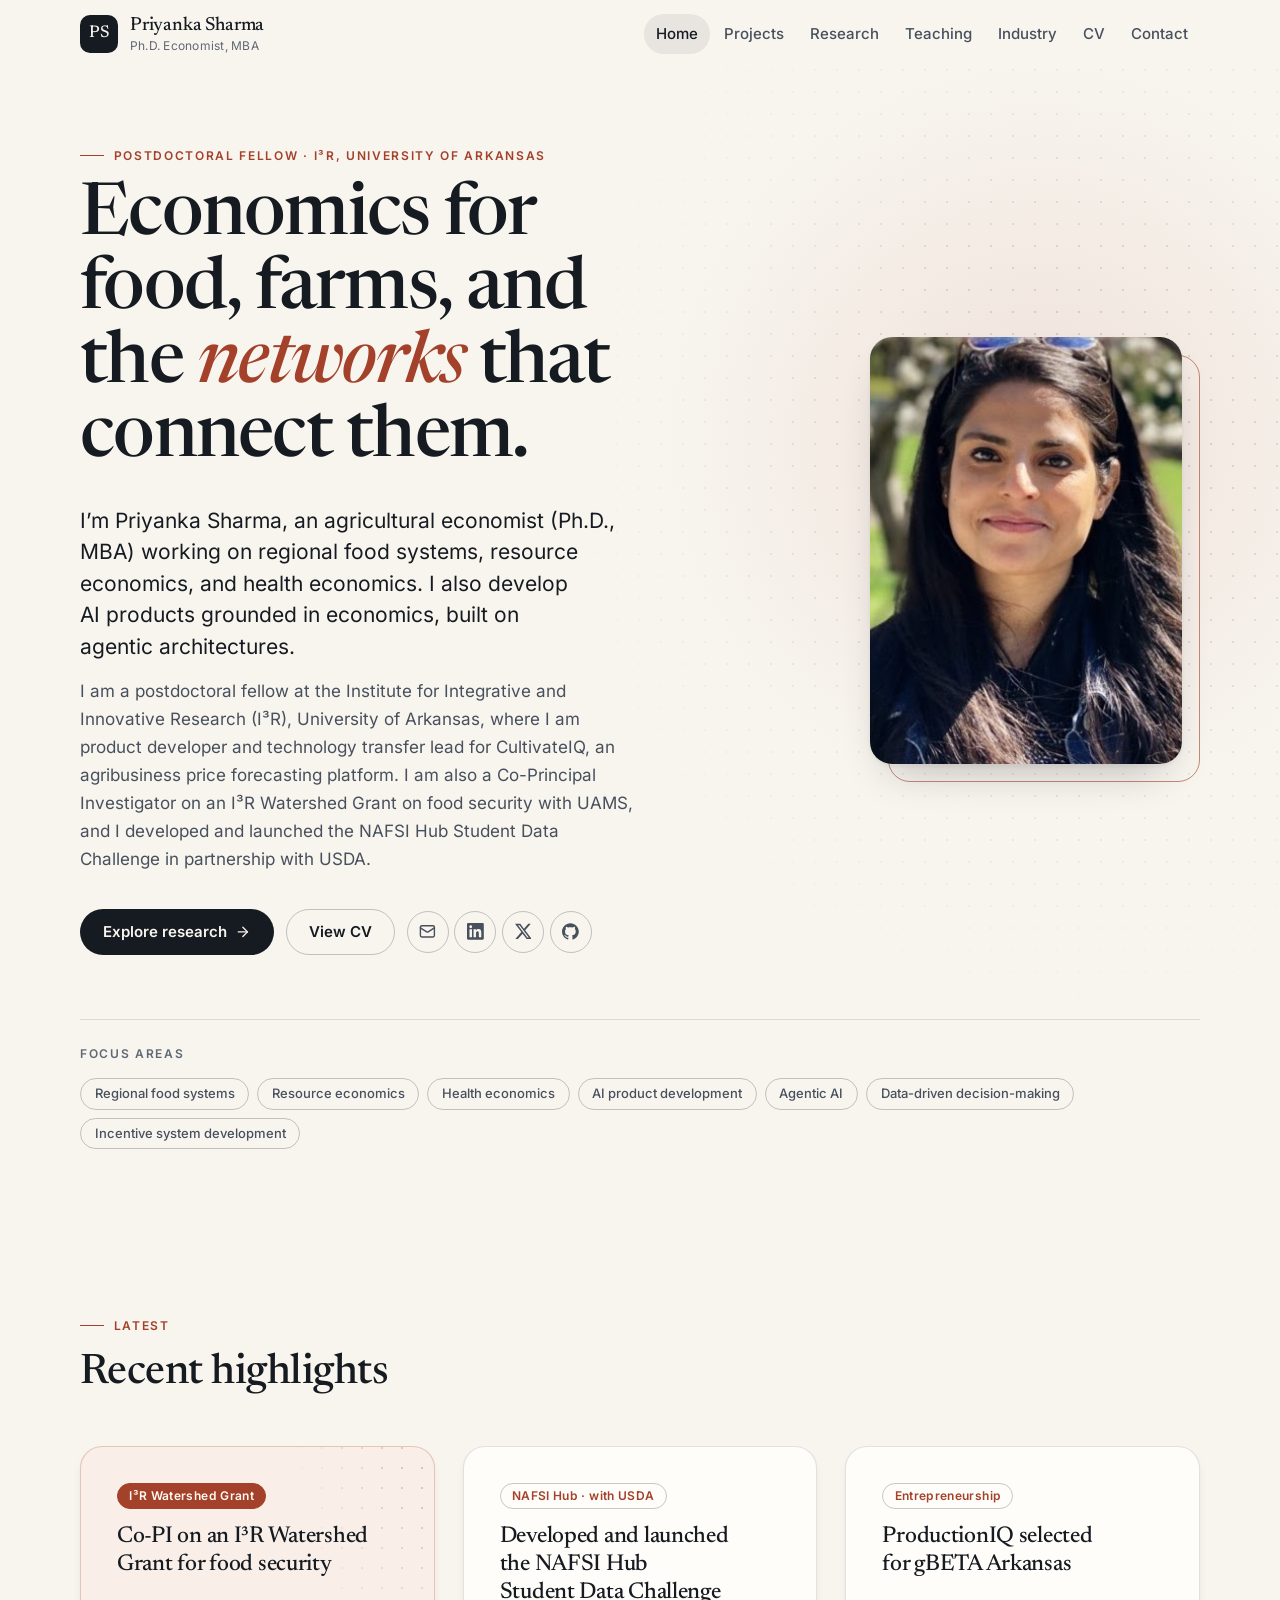
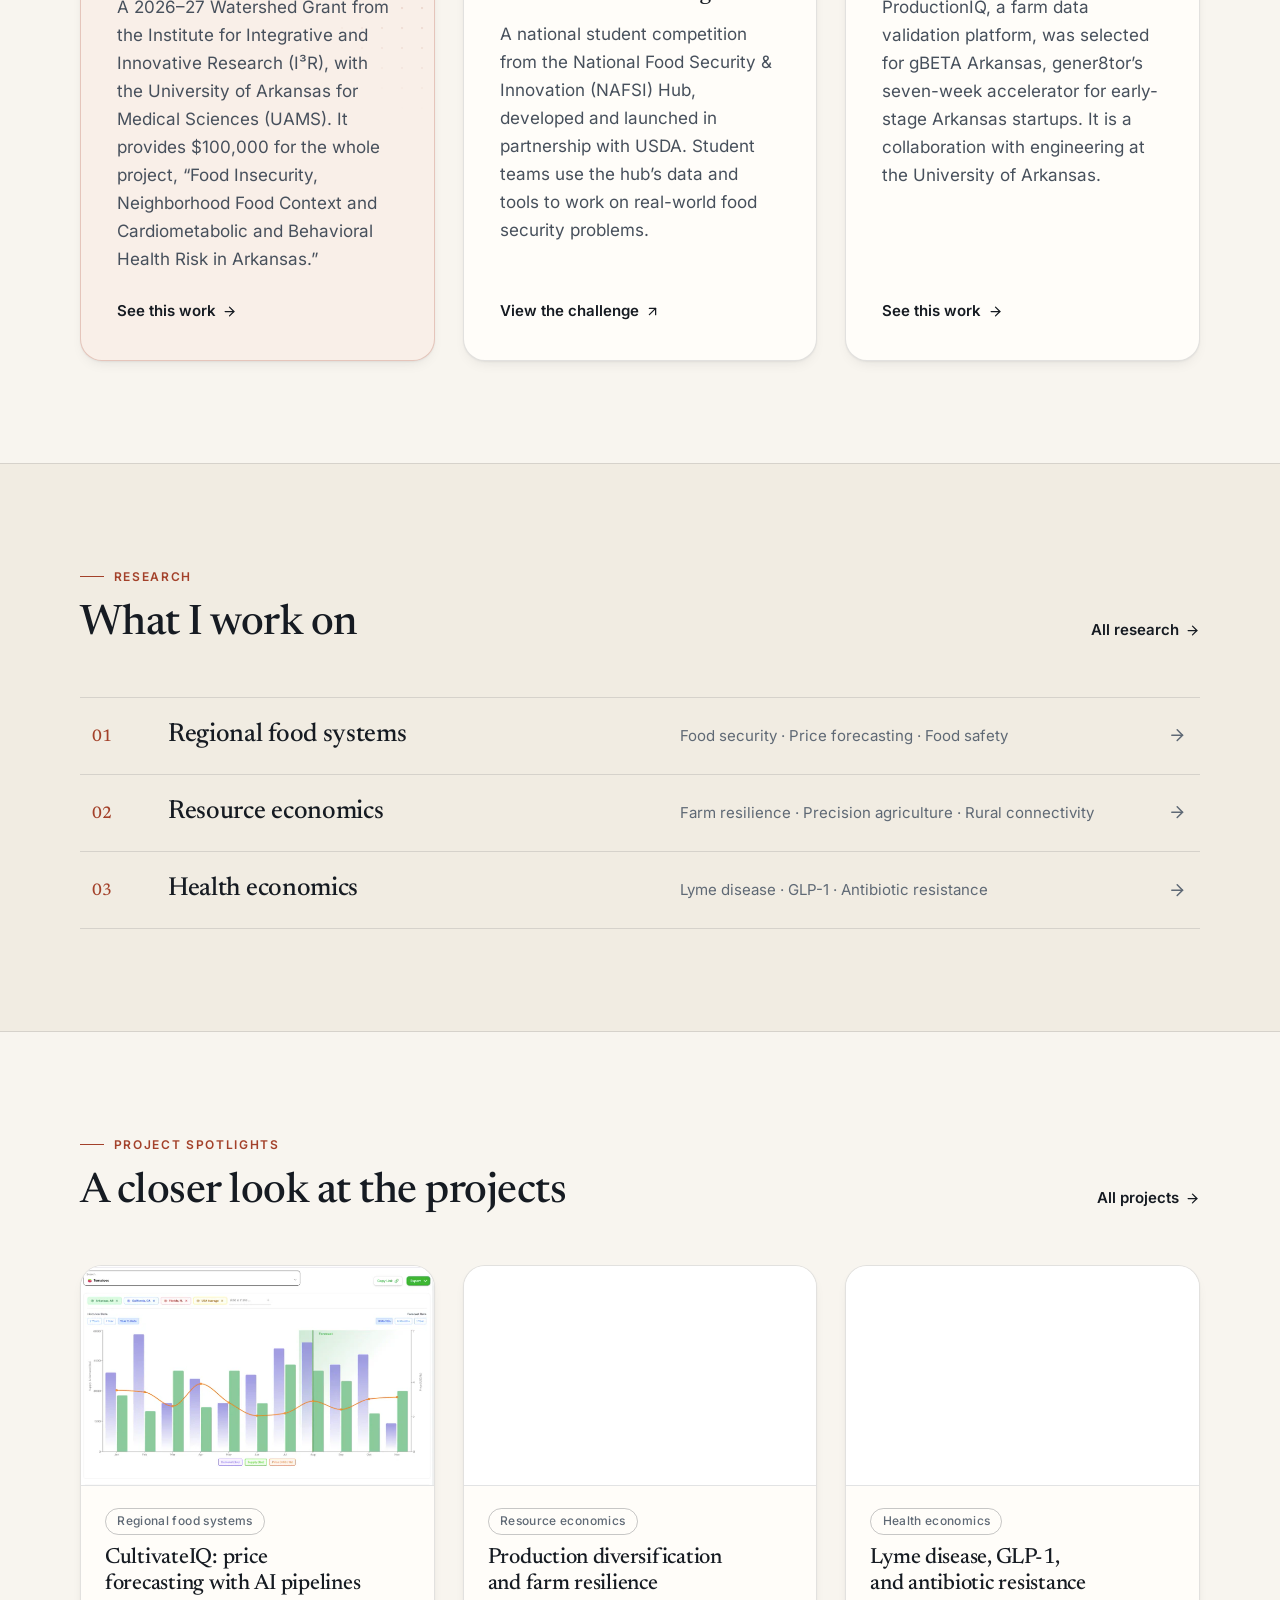
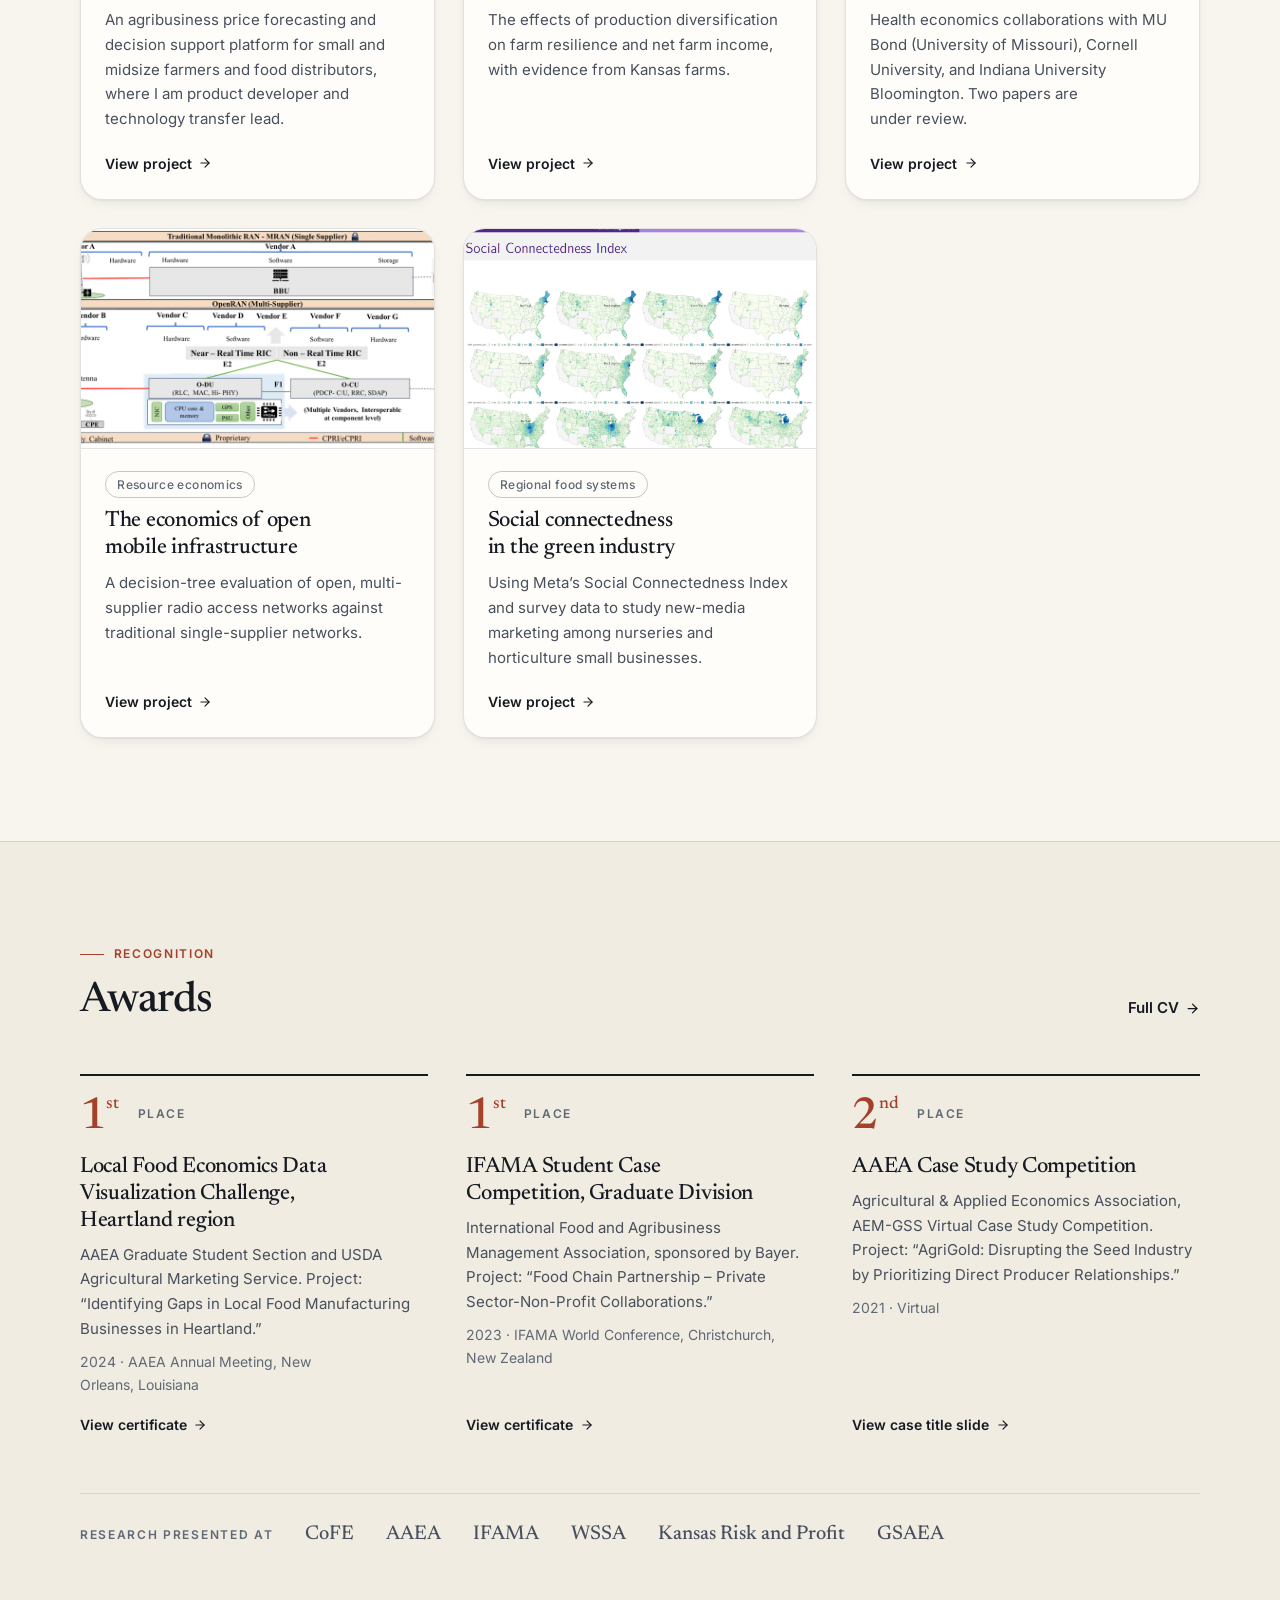
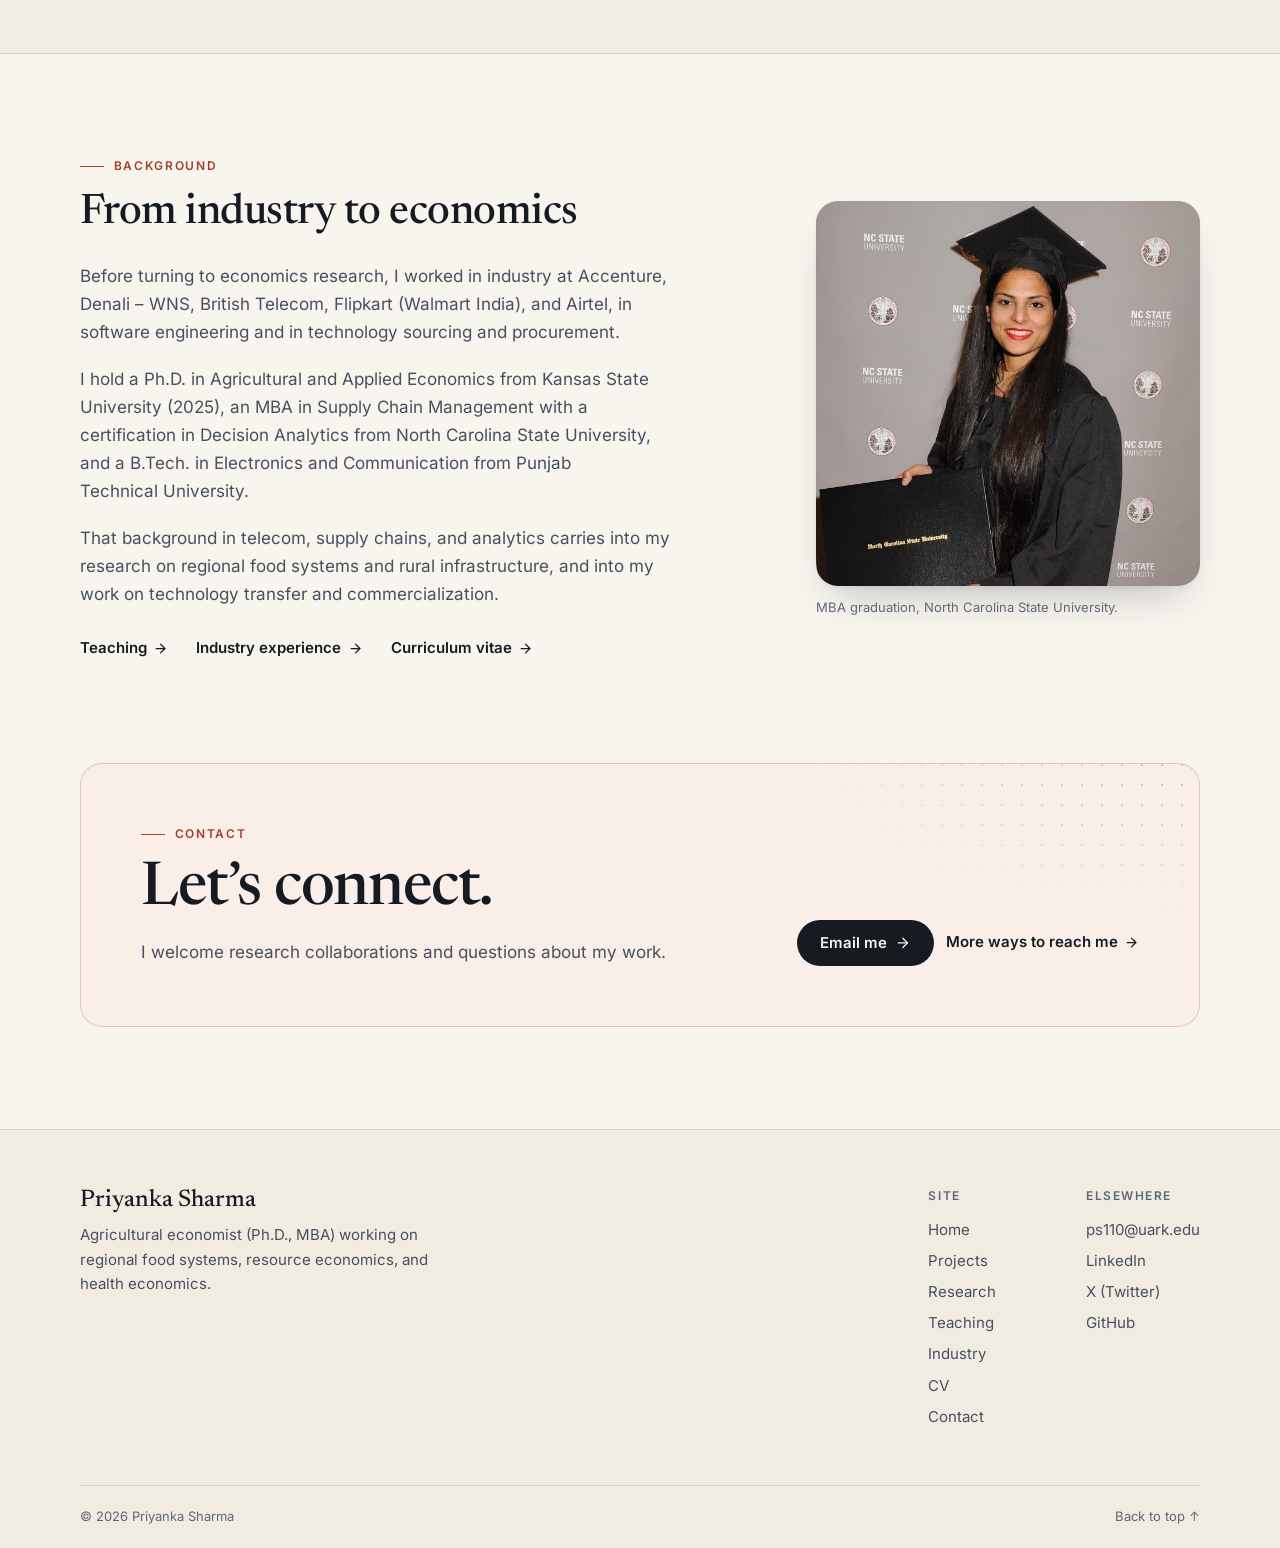
==== commit 47f825f5: "Update website Co-Authored-By: Claude Opus 5.5 <noreply@anthropic.com>" ====
--- a/index.html
+++ b/index.html
@@ -281,21 +281,7 @@
             </div>
           </a>
 
-          <a class="card card--media reveal" href="projects.html#insurtech">
-            <div class="card__media">
-              <img src="assets/img/research/insurtech-key-themes.webp" width="1280" height="952" alt="" loading="lazy" decoding="async">
-            </div>
-            <div class="card__body">
-              <p class="tag tag--quiet">Resource economics</p>
-              <h3 class="card__title">InsurTech for smallholder crop insurance</h3>
-              <p>A systematic literature review of how InsurTech can facilitate crop insurance for smallholder farmers in developing countries.</p>
-              <span class="link-arrow link-arrow--sm">View project
-                <svg viewBox="0 0 24 24" fill="none" stroke="currentColor" stroke-width="2" stroke-linecap="round" stroke-linejoin="round" aria-hidden="true"><path d="M5 12h14"/><path d="m12 5 7 7-7 7"/></svg>
-              </span>
-            </div>
-          </a>
-
-          <a class="card card--media reveal" style="--d: 90ms" href="projects.html#openran">
+          <a class="card card--media reveal" href="projects.html#openran">
             <div class="card__media">
               <img src="assets/img/research/openran-architecture.webp" width="934" height="462" alt="" loading="lazy" decoding="async">
             </div>
@@ -309,7 +295,7 @@
             </div>
           </a>
 
-          <a class="card card--media reveal" style="--d: 180ms" href="projects.html#social-connectedness">
+          <a class="card card--media reveal" style="--d: 90ms" href="projects.html#social-connectedness">
             <div class="card__media">
               <img src="assets/img/research/social-connectedness-county-maps.webp" width="1280" height="977" alt="" loading="lazy" decoding="async">
             </div>
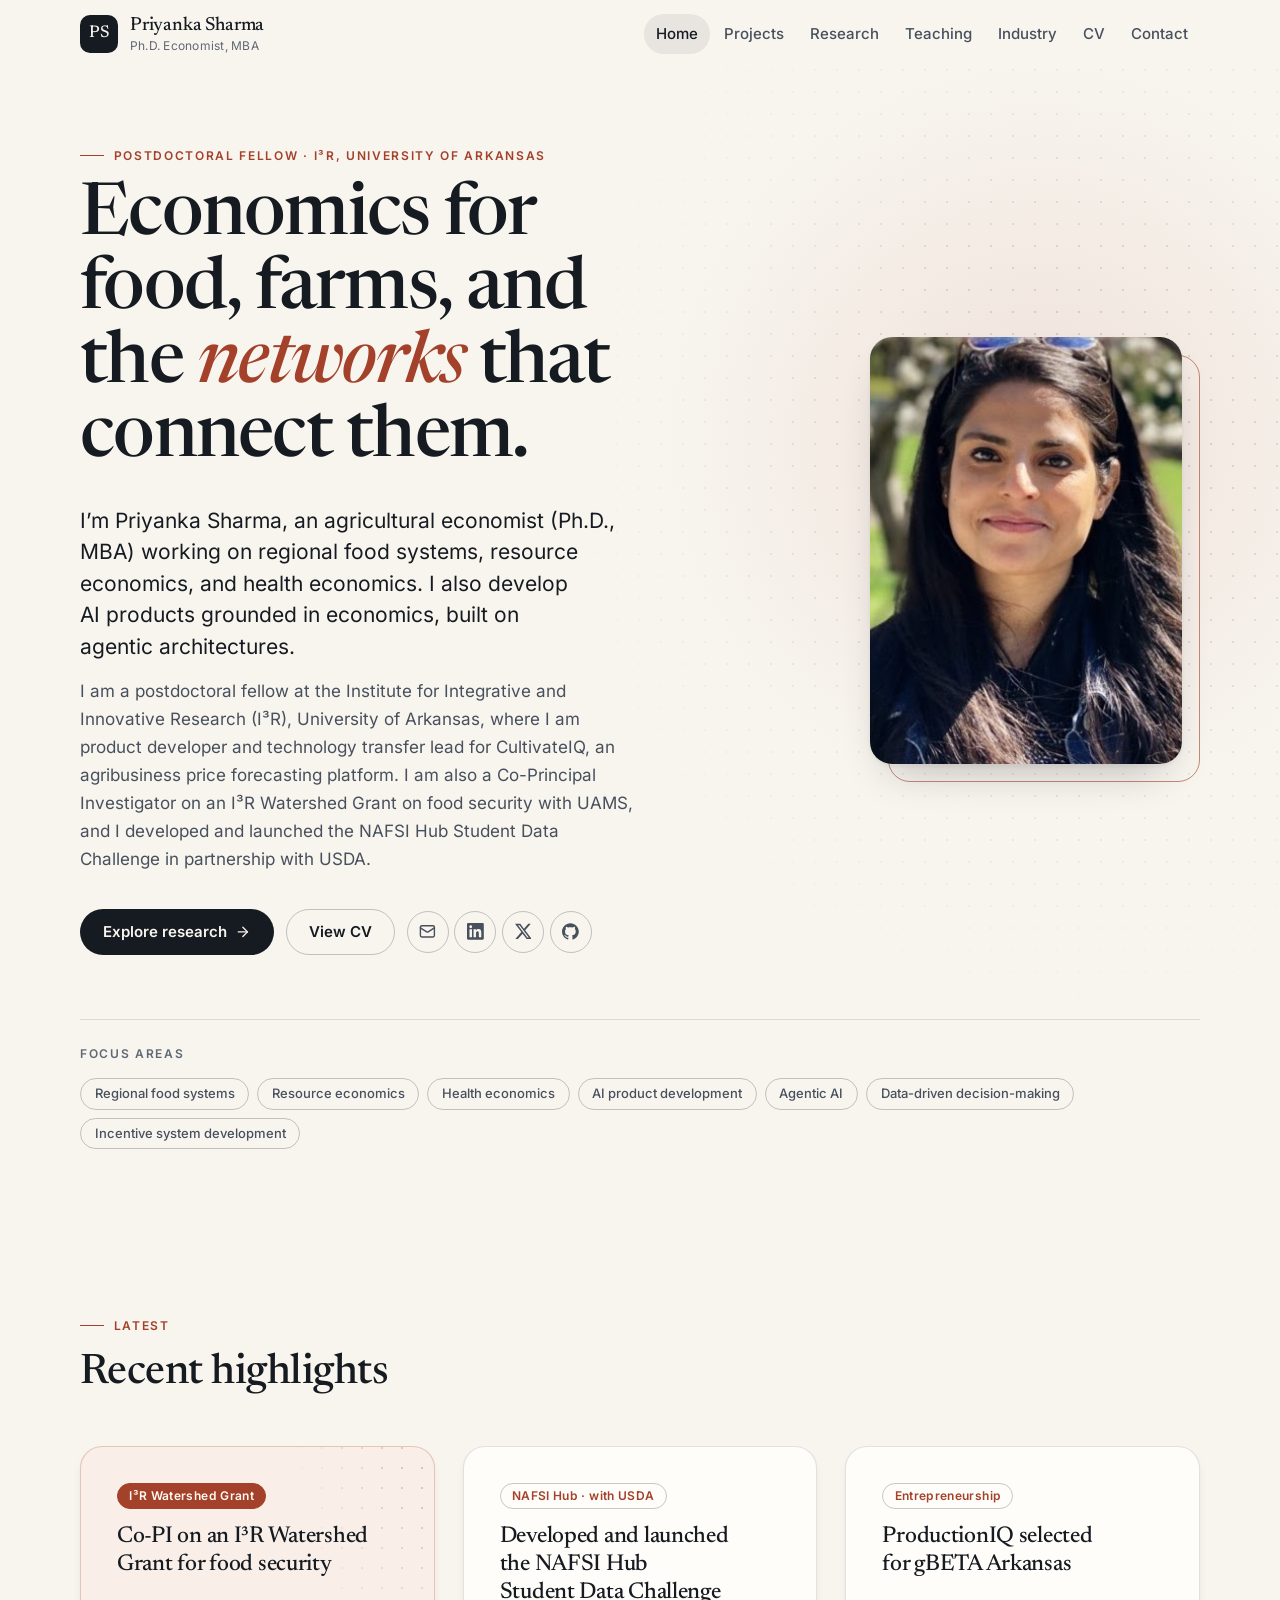
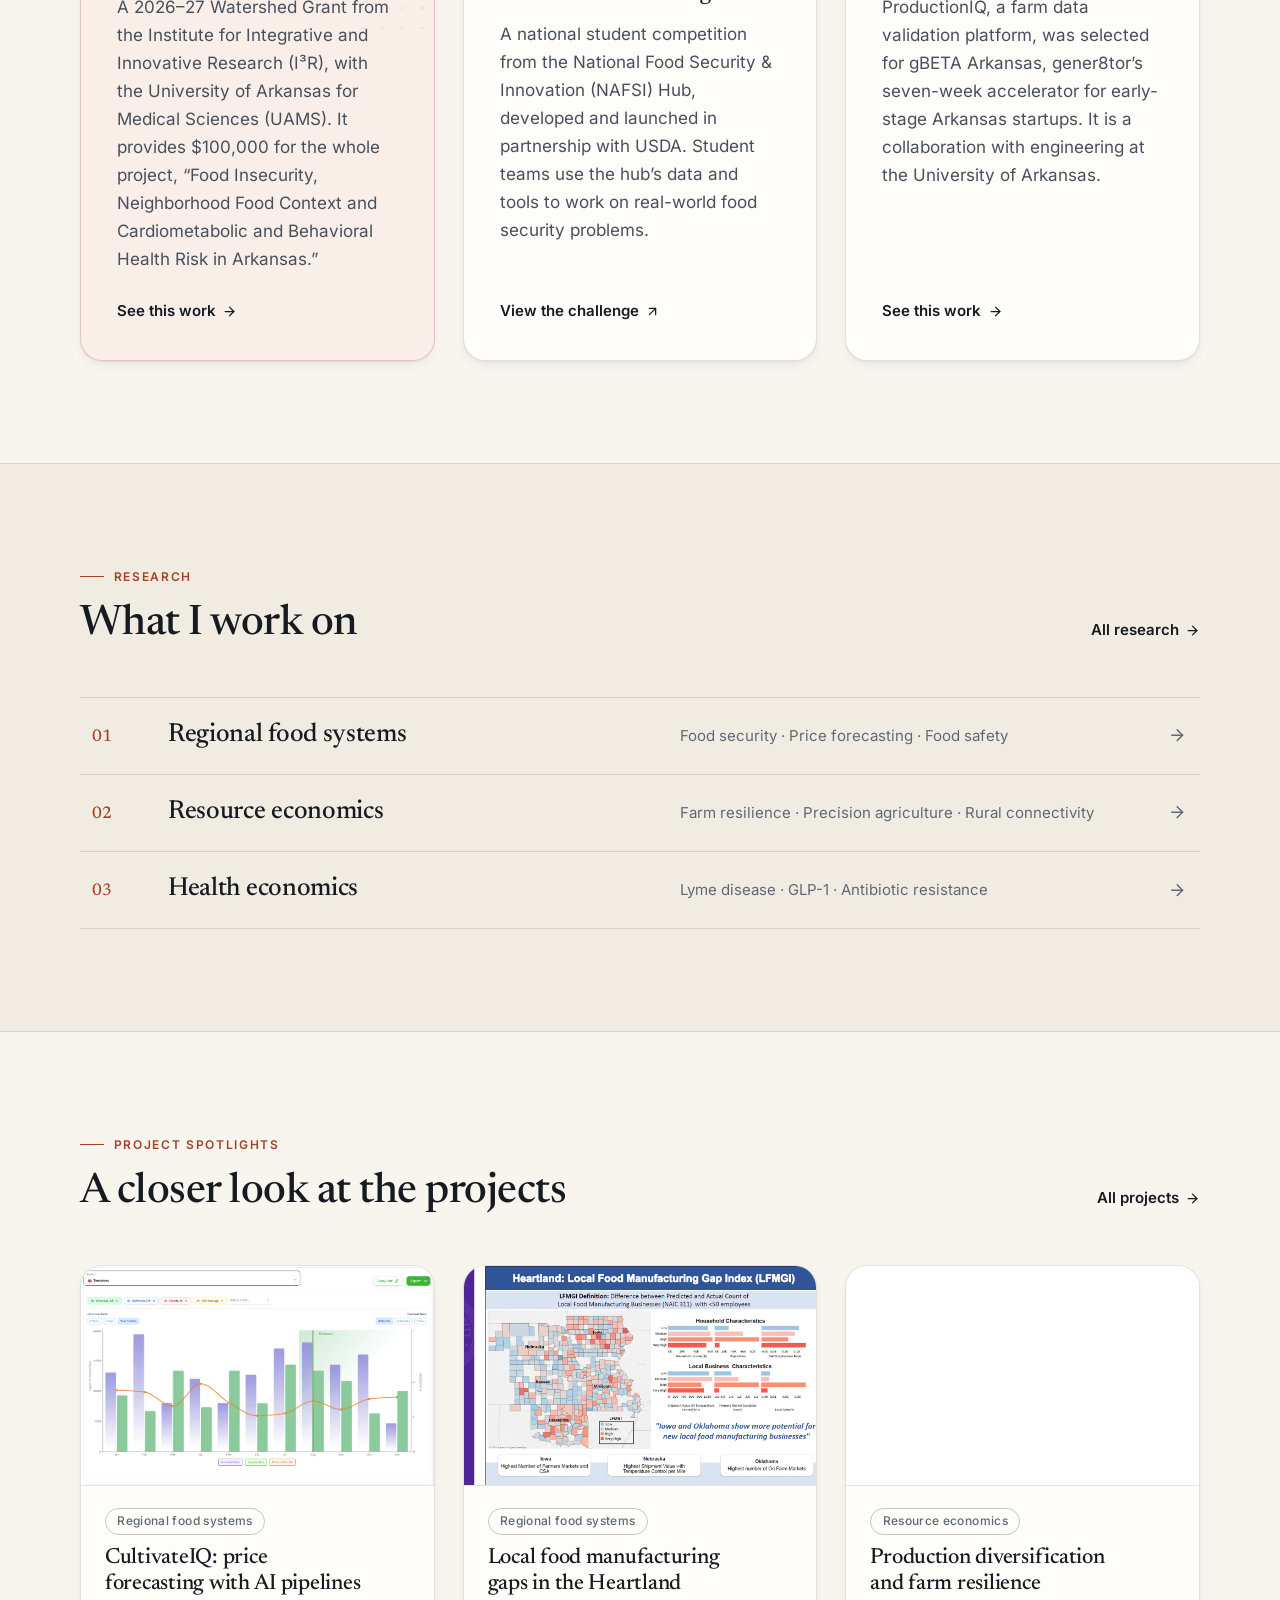
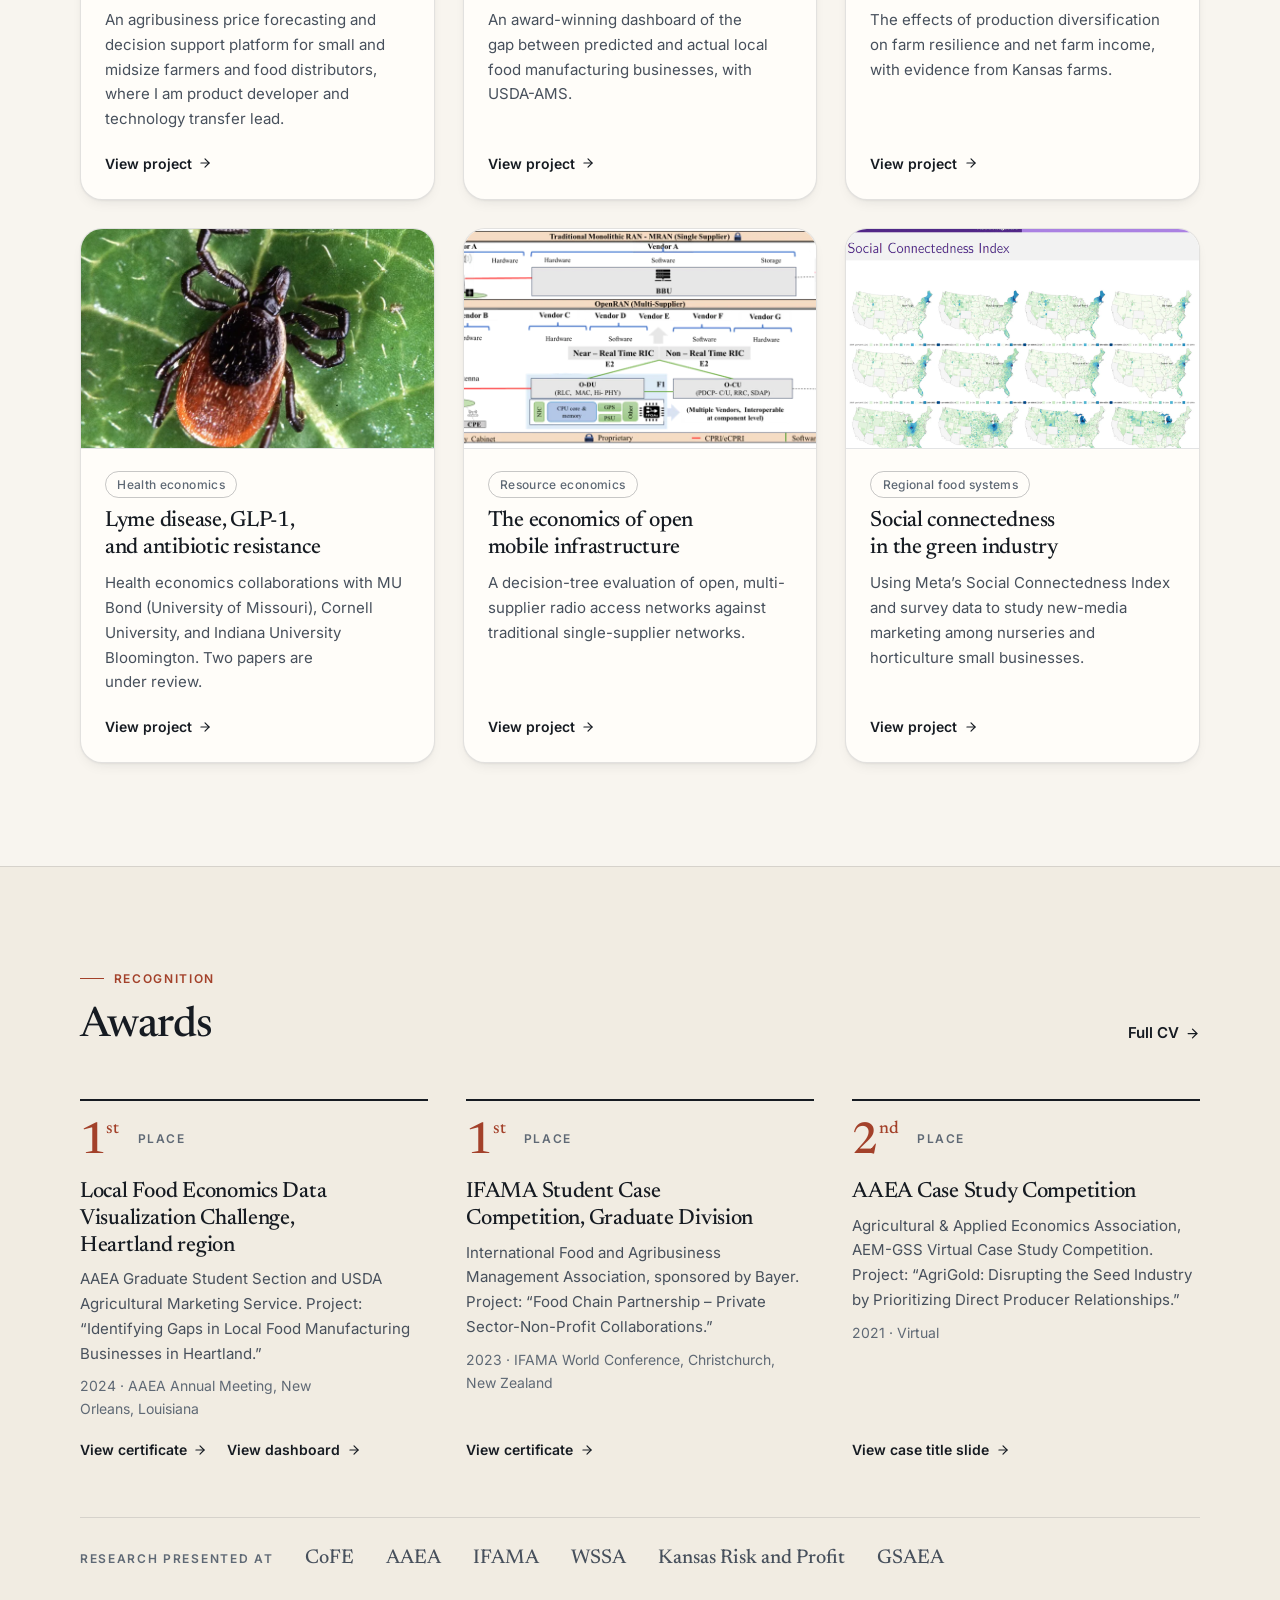
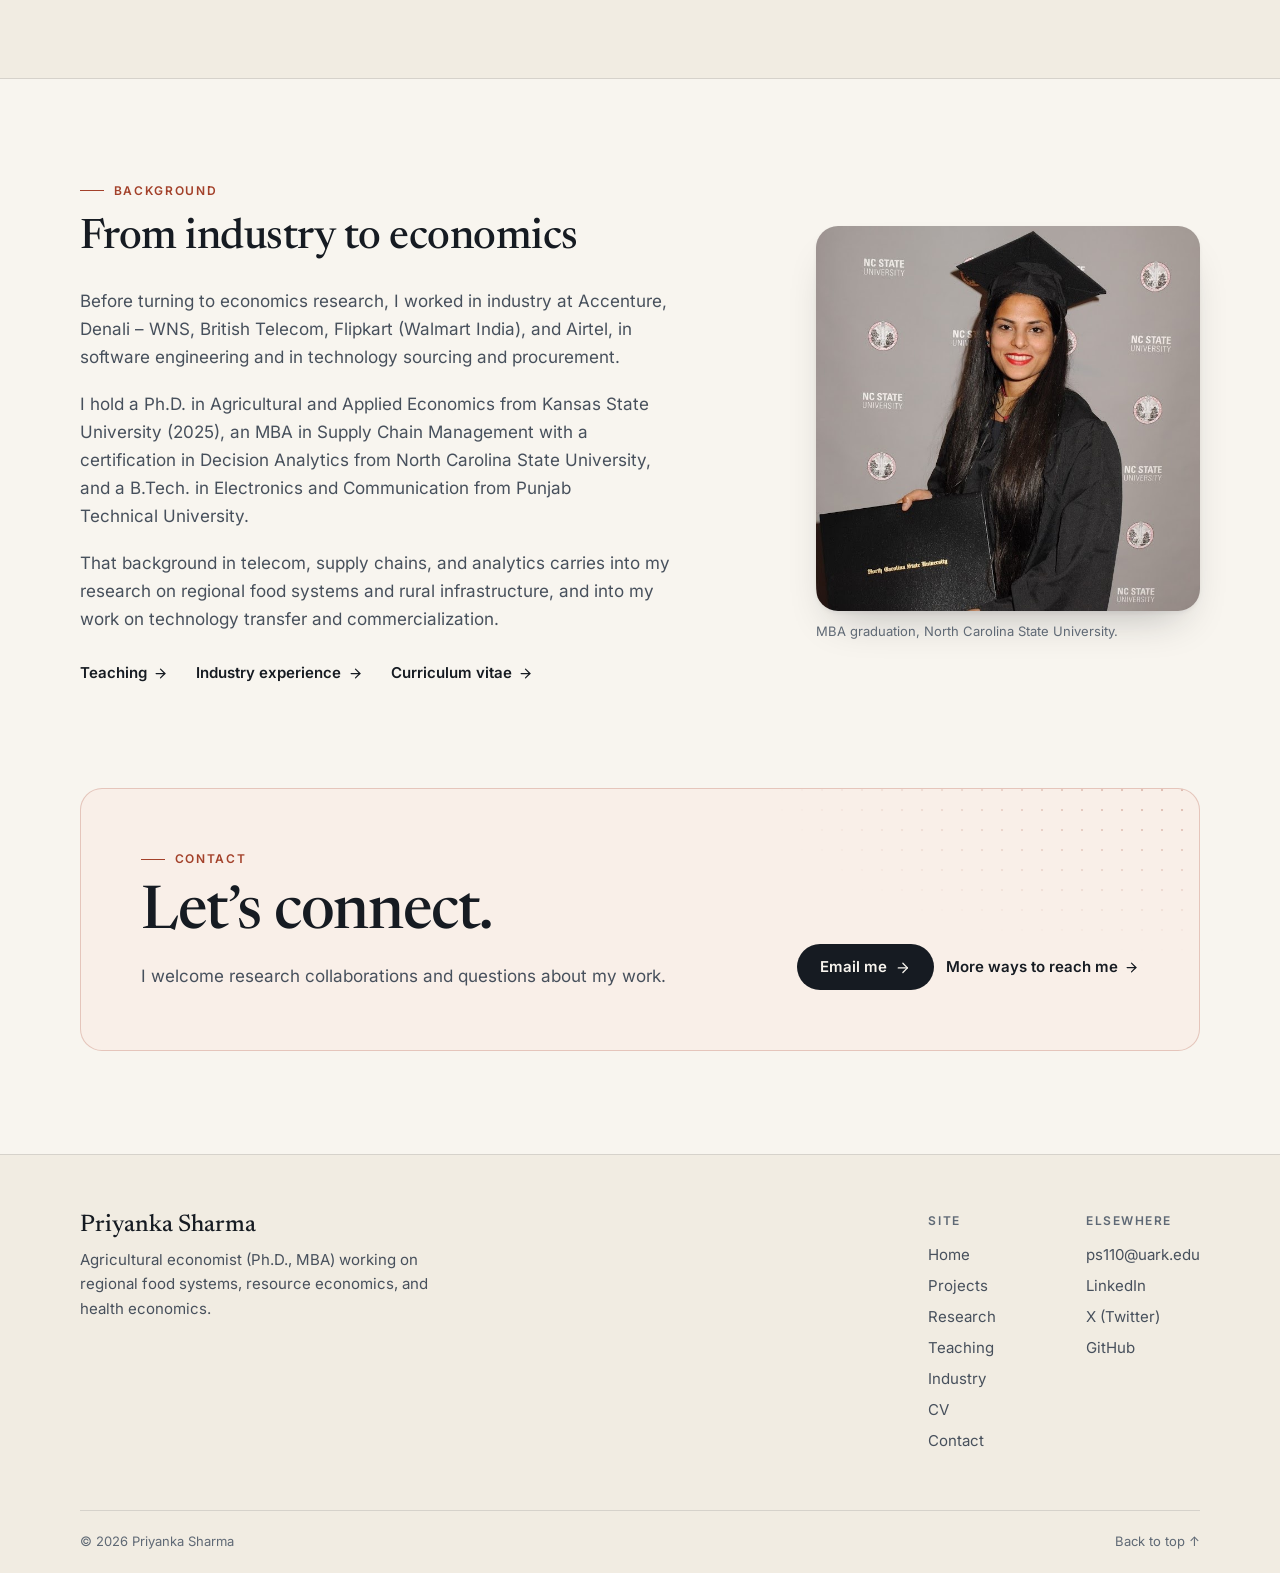
==== commit 7ba0a88f: "Update website Co-Authored-By: Claude Opus 5.5 <noreply@anthropic.com>" ====
--- a/index.html
+++ b/index.html
@@ -253,7 +253,21 @@
             </div>
           </a>
 
-          <a class="card card--media reveal" style="--d: 90ms" href="projects.html#diversification">
+          <a class="card card--media reveal" style="--d: 90ms" href="projects.html#local-food-manufacturing">
+            <div class="card__media">
+              <img src="assets/img/research/local-food-manufacturing-gap-dashboard.webp" width="1280" height="800" alt="" loading="lazy" decoding="async">
+            </div>
+            <div class="card__body">
+              <p class="tag tag--quiet">Regional food systems</p>
+              <h3 class="card__title">Local food manufacturing gaps in the Heartland</h3>
+              <p>An award-winning dashboard of the gap between predicted and actual local food manufacturing businesses, with USDA-AMS.</p>
+              <span class="link-arrow link-arrow--sm">View project
+                <svg viewBox="0 0 24 24" fill="none" stroke="currentColor" stroke-width="2" stroke-linecap="round" stroke-linejoin="round" aria-hidden="true"><path d="M5 12h14"/><path d="m12 5 7 7-7 7"/></svg>
+              </span>
+            </div>
+          </a>
+
+          <a class="card card--media reveal" style="--d: 180ms" href="projects.html#diversification">
             <div class="card__media">
               <img src="assets/img/research/diversification-farm-size-chart.webp" width="795" height="497" alt="" loading="lazy" decoding="async">
             </div>
@@ -267,7 +281,7 @@
             </div>
           </a>
 
-          <a class="card card--media reveal" style="--d: 180ms" href="projects.html#health-economics">
+          <a class="card card--media reveal" href="projects.html#health-economics">
             <div class="card__media card__media--photo">
               <img src="assets/img/research/deer-tick.webp" width="720" height="809" alt="" loading="lazy" decoding="async">
             </div>
@@ -281,7 +295,7 @@
             </div>
           </a>
 
-          <a class="card card--media reveal" href="projects.html#openran">
+          <a class="card card--media reveal" style="--d: 90ms" href="projects.html#openran">
             <div class="card__media">
               <img src="assets/img/research/openran-architecture.webp" width="934" height="462" alt="" loading="lazy" decoding="async">
             </div>
@@ -295,7 +309,7 @@
             </div>
           </a>
 
-          <a class="card card--media reveal" style="--d: 90ms" href="projects.html#social-connectedness">
+          <a class="card card--media reveal" style="--d: 180ms" href="projects.html#social-connectedness">
             <div class="card__media">
               <img src="assets/img/research/social-connectedness-county-maps.webp" width="1280" height="977" alt="" loading="lazy" decoding="async">
             </div>
@@ -331,9 +345,14 @@
             <h3 class="award__title">Local Food Economics Data Visualization Challenge, Heartland region</h3>
             <p class="award__org">AAEA Graduate Student Section and USDA Agricultural Marketing Service. Project: “Identifying Gaps in Local Food Manufacturing Businesses in Heartland.”</p>
             <p class="award__meta">2024 · AAEA Annual Meeting, New Orleans, Louisiana</p>
-            <a class="link-arrow link-arrow--sm" href="assets/img/awards/aaea-2024-data-visualization.webp" data-lightbox="awards" data-caption="1st Place, 2024 Local Food Economics Data Visualization Challenge (Heartland region), with Walter Ac Pangán and Jiyeon Kim.">View certificate
-              <svg viewBox="0 0 24 24" fill="none" stroke="currentColor" stroke-width="2" stroke-linecap="round" stroke-linejoin="round" aria-hidden="true"><path d="M5 12h14"/><path d="m12 5 7 7-7 7"/></svg>
-            </a>
+            <div class="award__links">
+              <a class="link-arrow link-arrow--sm" href="assets/img/awards/aaea-2024-data-visualization.webp" data-lightbox="awards" data-caption="1st Place, 2024 Local Food Economics Data Visualization Challenge (Heartland region), with Walter Ac Pangán and Jiyeon Kim.">View certificate
+                <svg viewBox="0 0 24 24" fill="none" stroke="currentColor" stroke-width="2" stroke-linecap="round" stroke-linejoin="round" aria-hidden="true"><path d="M5 12h14"/><path d="m12 5 7 7-7 7"/></svg>
+              </a>
+              <a class="link-arrow link-arrow--sm" href="projects.html#local-food-manufacturing">View dashboard
+                <svg viewBox="0 0 24 24" fill="none" stroke="currentColor" stroke-width="2" stroke-linecap="round" stroke-linejoin="round" aria-hidden="true"><path d="M5 12h14"/><path d="m12 5 7 7-7 7"/></svg>
+              </a>
+            </div>
           </li>
           <li class="award reveal" style="--d: 90ms">
             <p class="award__rank">1<sup>st</sup> <span>Place</span></p>
--- a/assets/css/style.css
+++ b/assets/css/style.css
@@ -1140,6 +1140,19 @@
   padding-top: 0.6rem;
 }
 
+.award__links {
+  display: flex;
+  flex-wrap: wrap;
+  gap: 0.25rem 1.25rem;
+  margin-top: auto;
+  padding-top: 0.6rem;
+}
+
+.award__links .link-arrow {
+  margin-top: 0;
+  padding-top: 0;
+}
+
 .venues {
   display: flex;
   flex-wrap: wrap;
@@ -1204,6 +1217,30 @@
   width: 100%;
   border-radius: var(--radius-lg);
   box-shadow: var(--shadow-md);
+}
+
+/* quotation, used for student feedback on the Teaching page */
+.quote {
+  margin: 1.5rem 0 0;
+  padding-left: 1.25rem;
+  border-left: 3px solid var(--accent);
+}
+
+.split__body .quote p {
+  font-family: var(--font-serif);
+  font-size: var(--step-2);
+  line-height: 1.35;
+  color: var(--ink);
+}
+
+.split__body .quote p + p {
+  margin-top: 0.75rem;
+}
+
+.quote footer {
+  margin-top: 1rem;
+  font-size: 0.875rem;
+  color: var(--ink-3);
 }
 
 figcaption {
@@ -2113,6 +2150,23 @@
   border-radius: var(--radius);
   background: var(--frame);
   box-shadow: var(--shadow-md);
+}
+
+/* a front page that opens in the image viewer */
+.embed > a {
+  display: block;
+  height: 100%;
+}
+
+.embed > a:focus-visible {
+  outline: 3px solid var(--accent);
+  outline-offset: -6px;
+}
+
+.embed > a:hover .shot__zoom,
+.embed > a:focus-visible .shot__zoom {
+  opacity: 1;
+  transform: none;
 }
 
 .embed img,
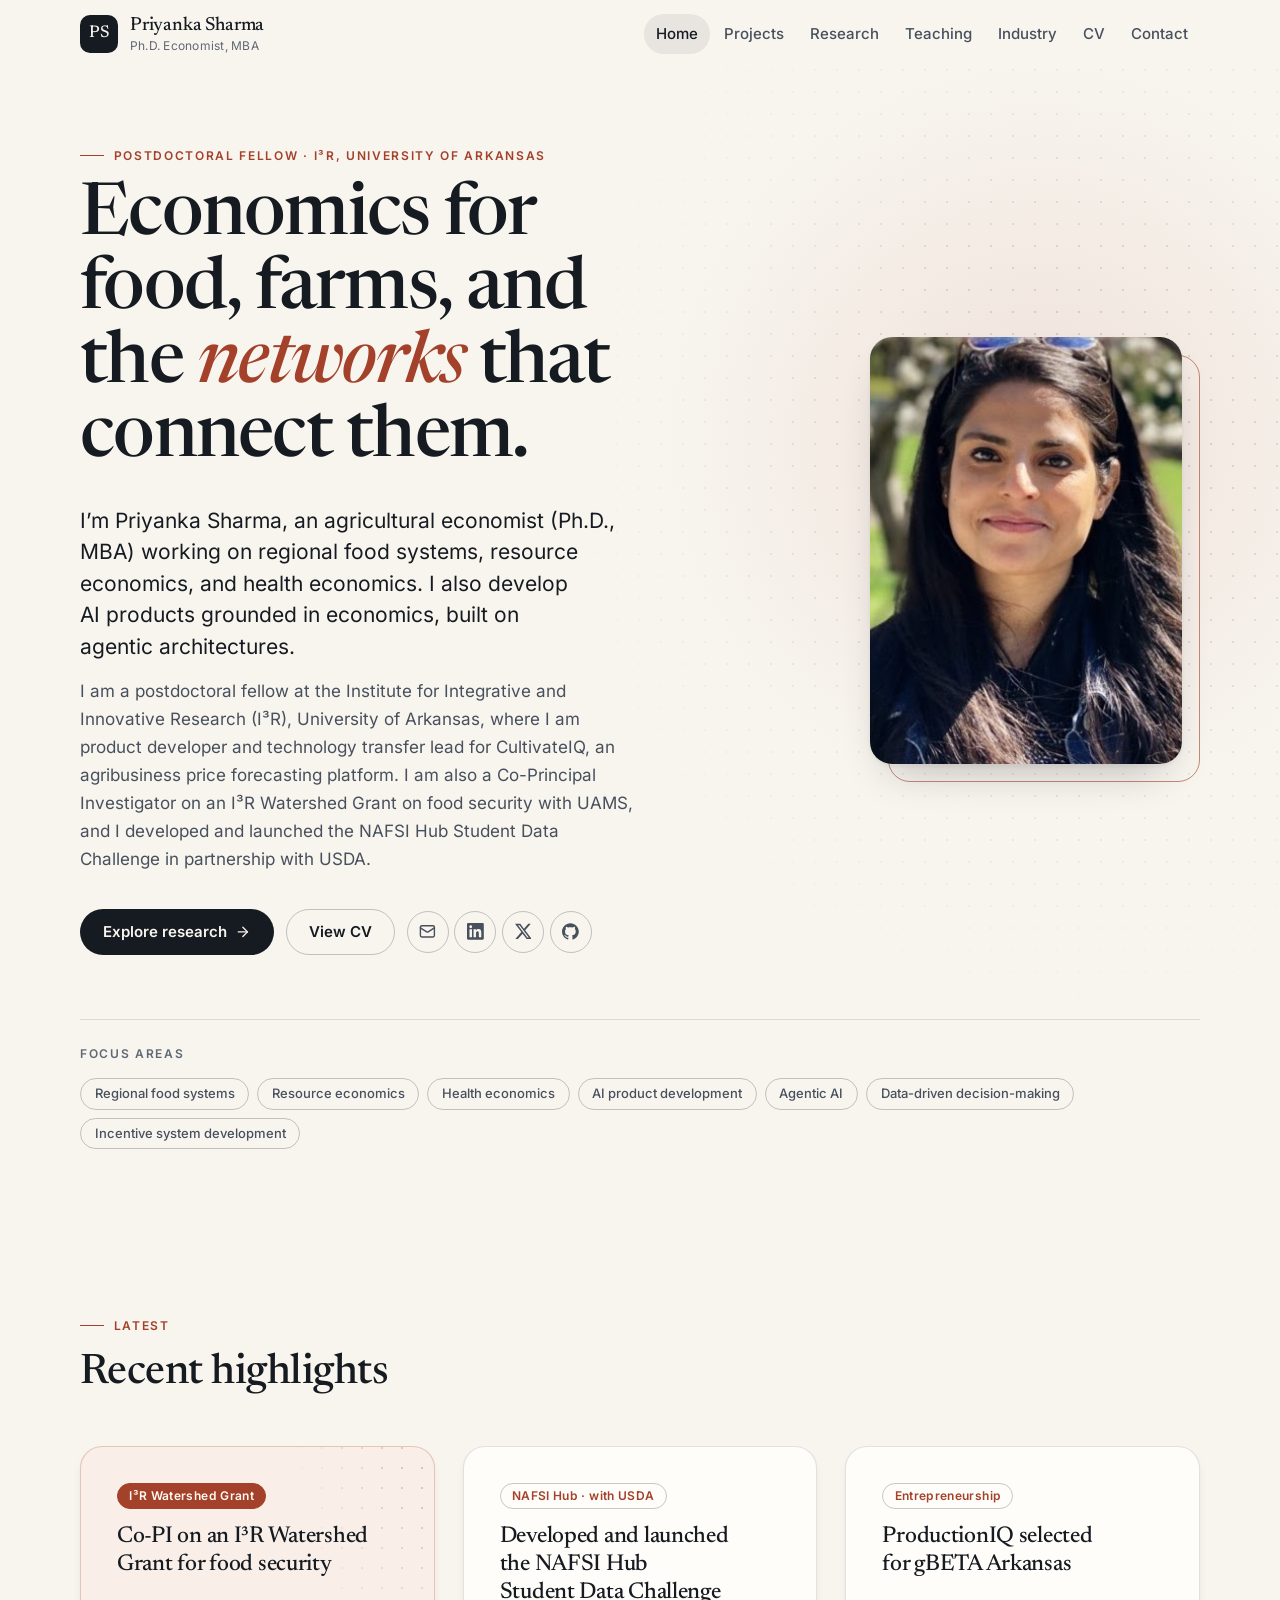
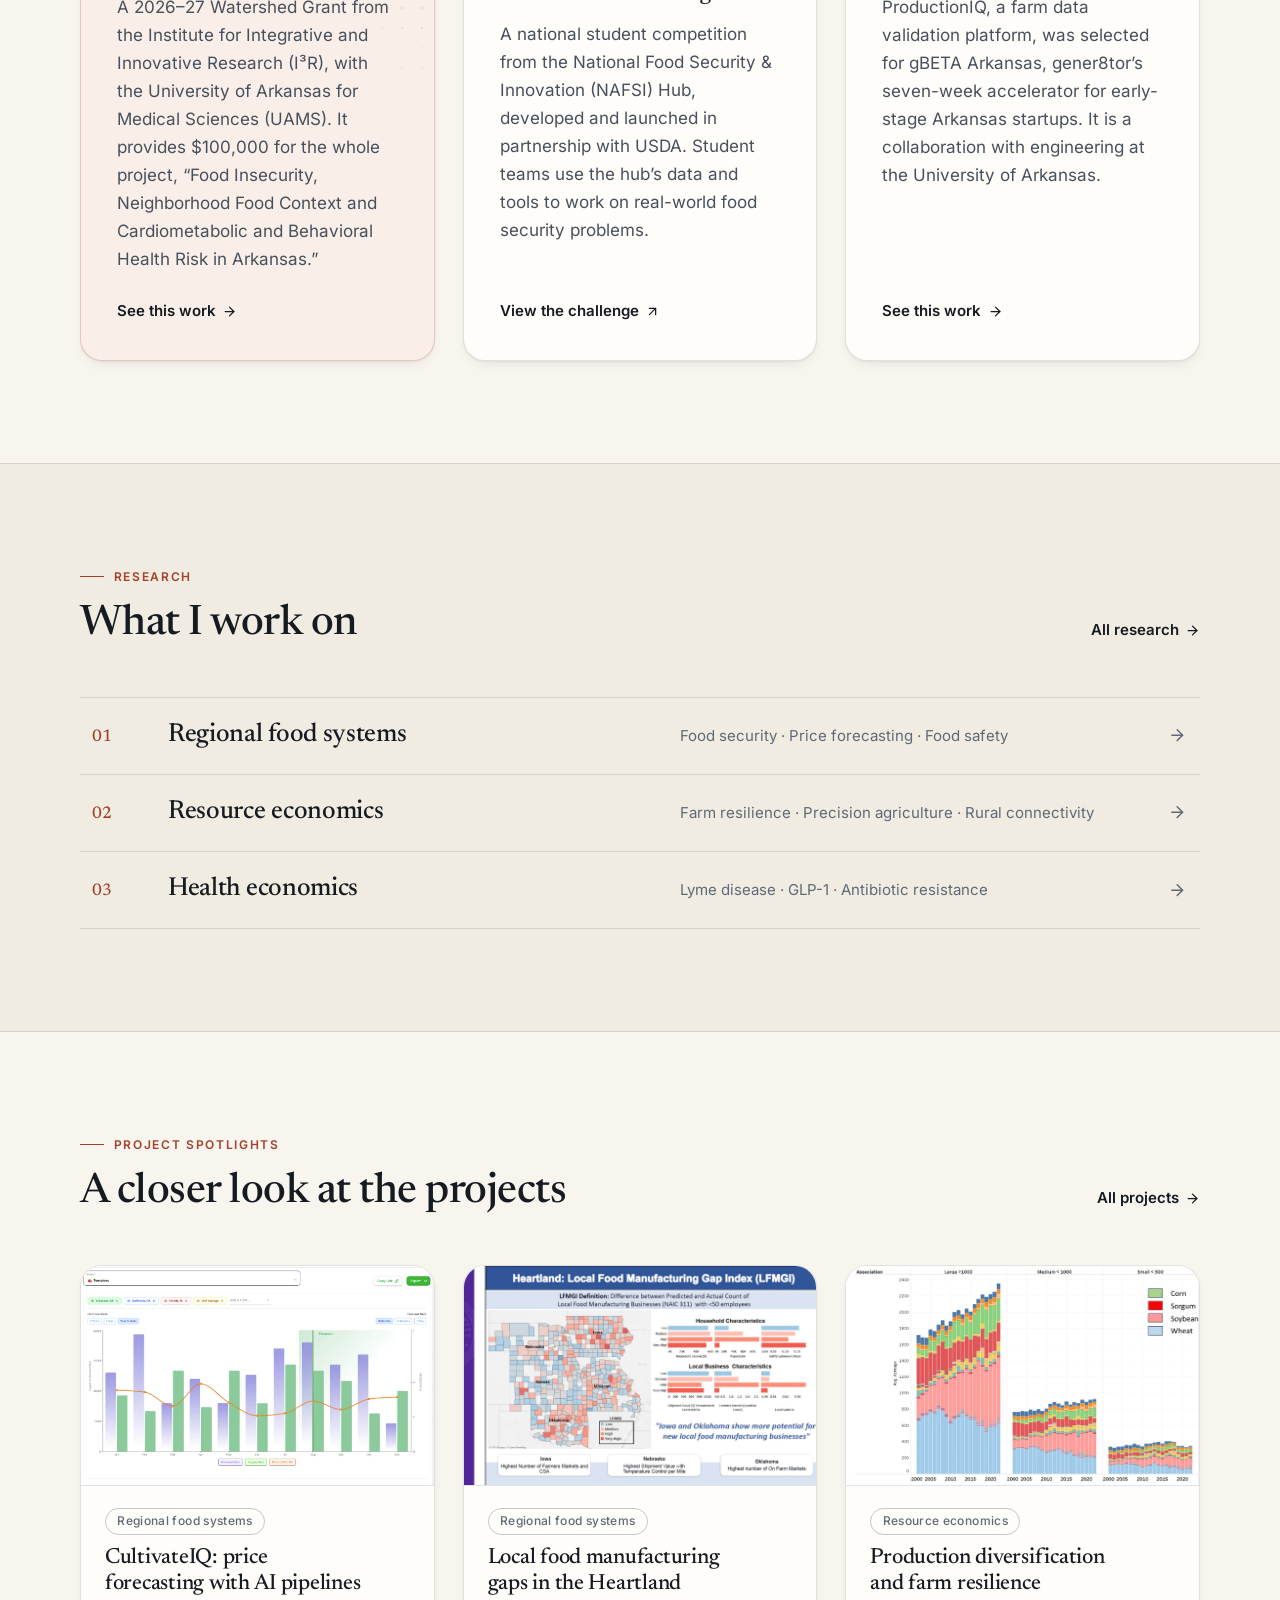
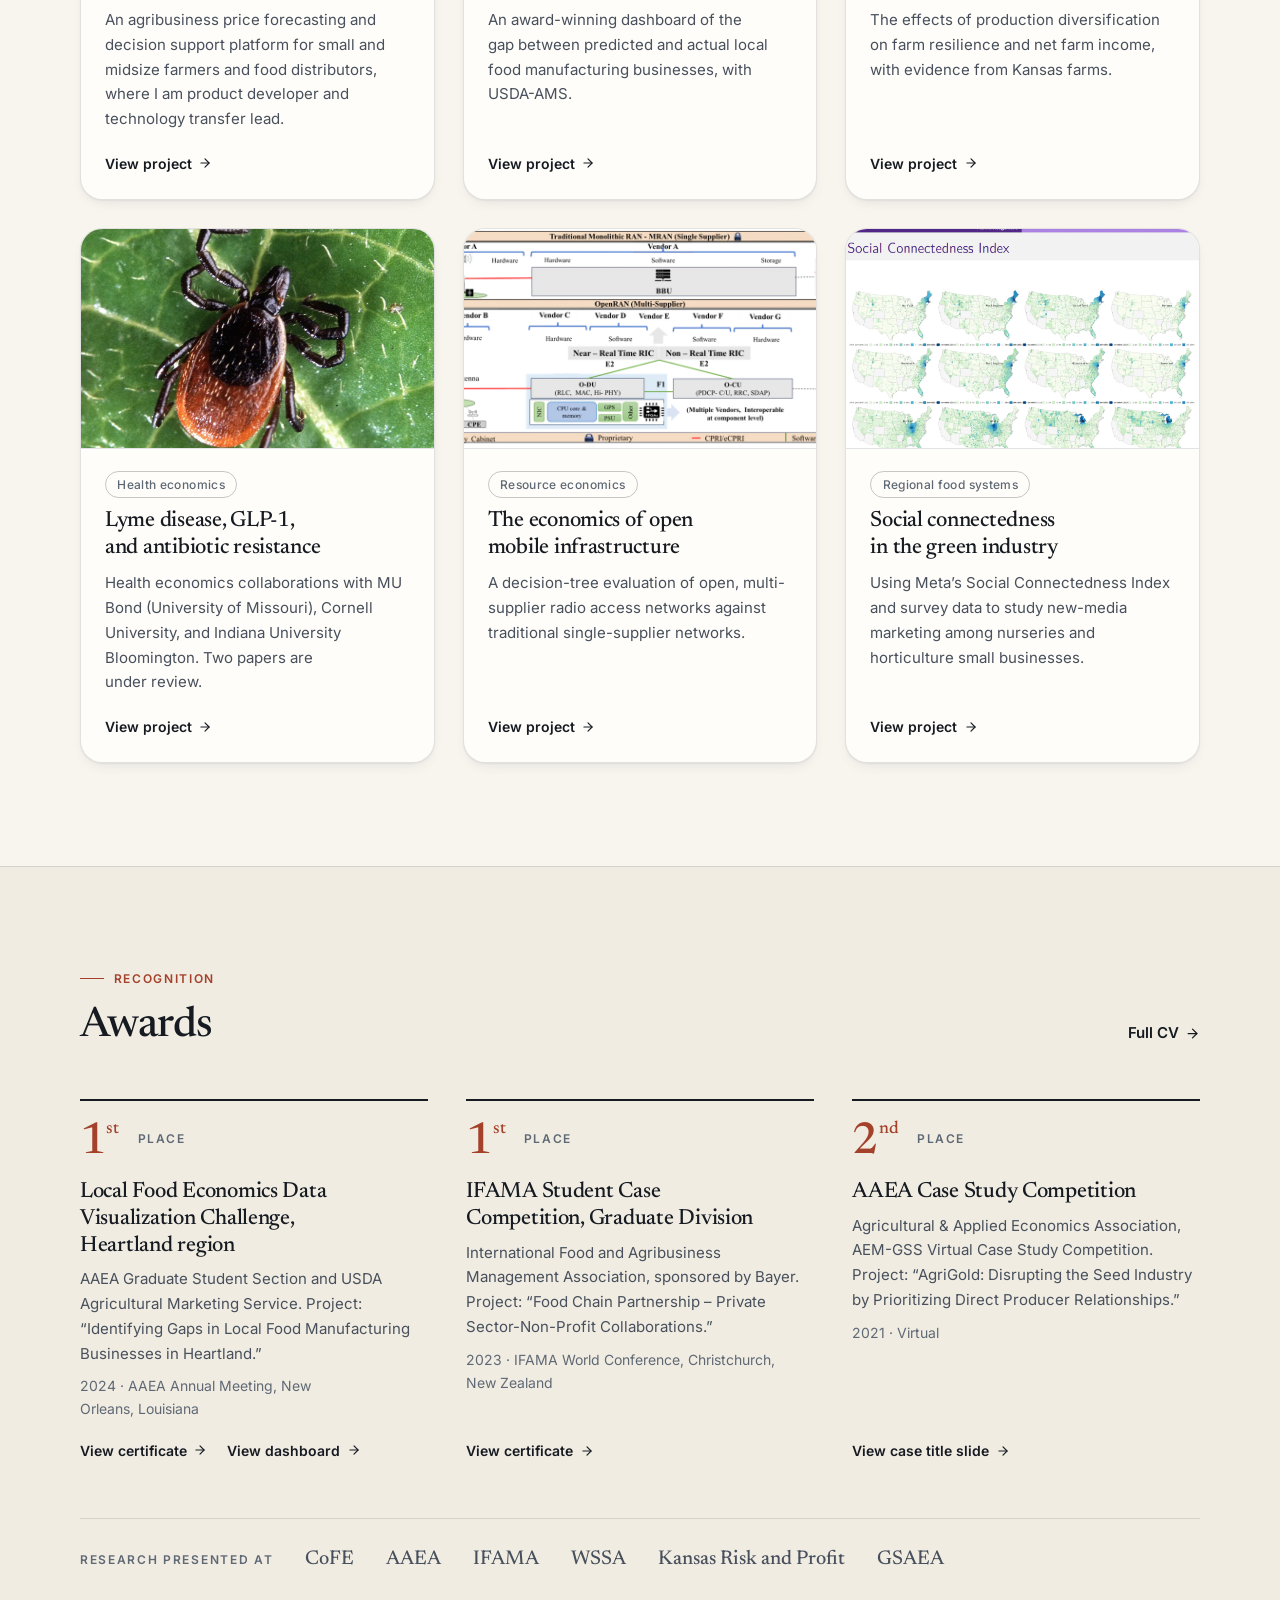
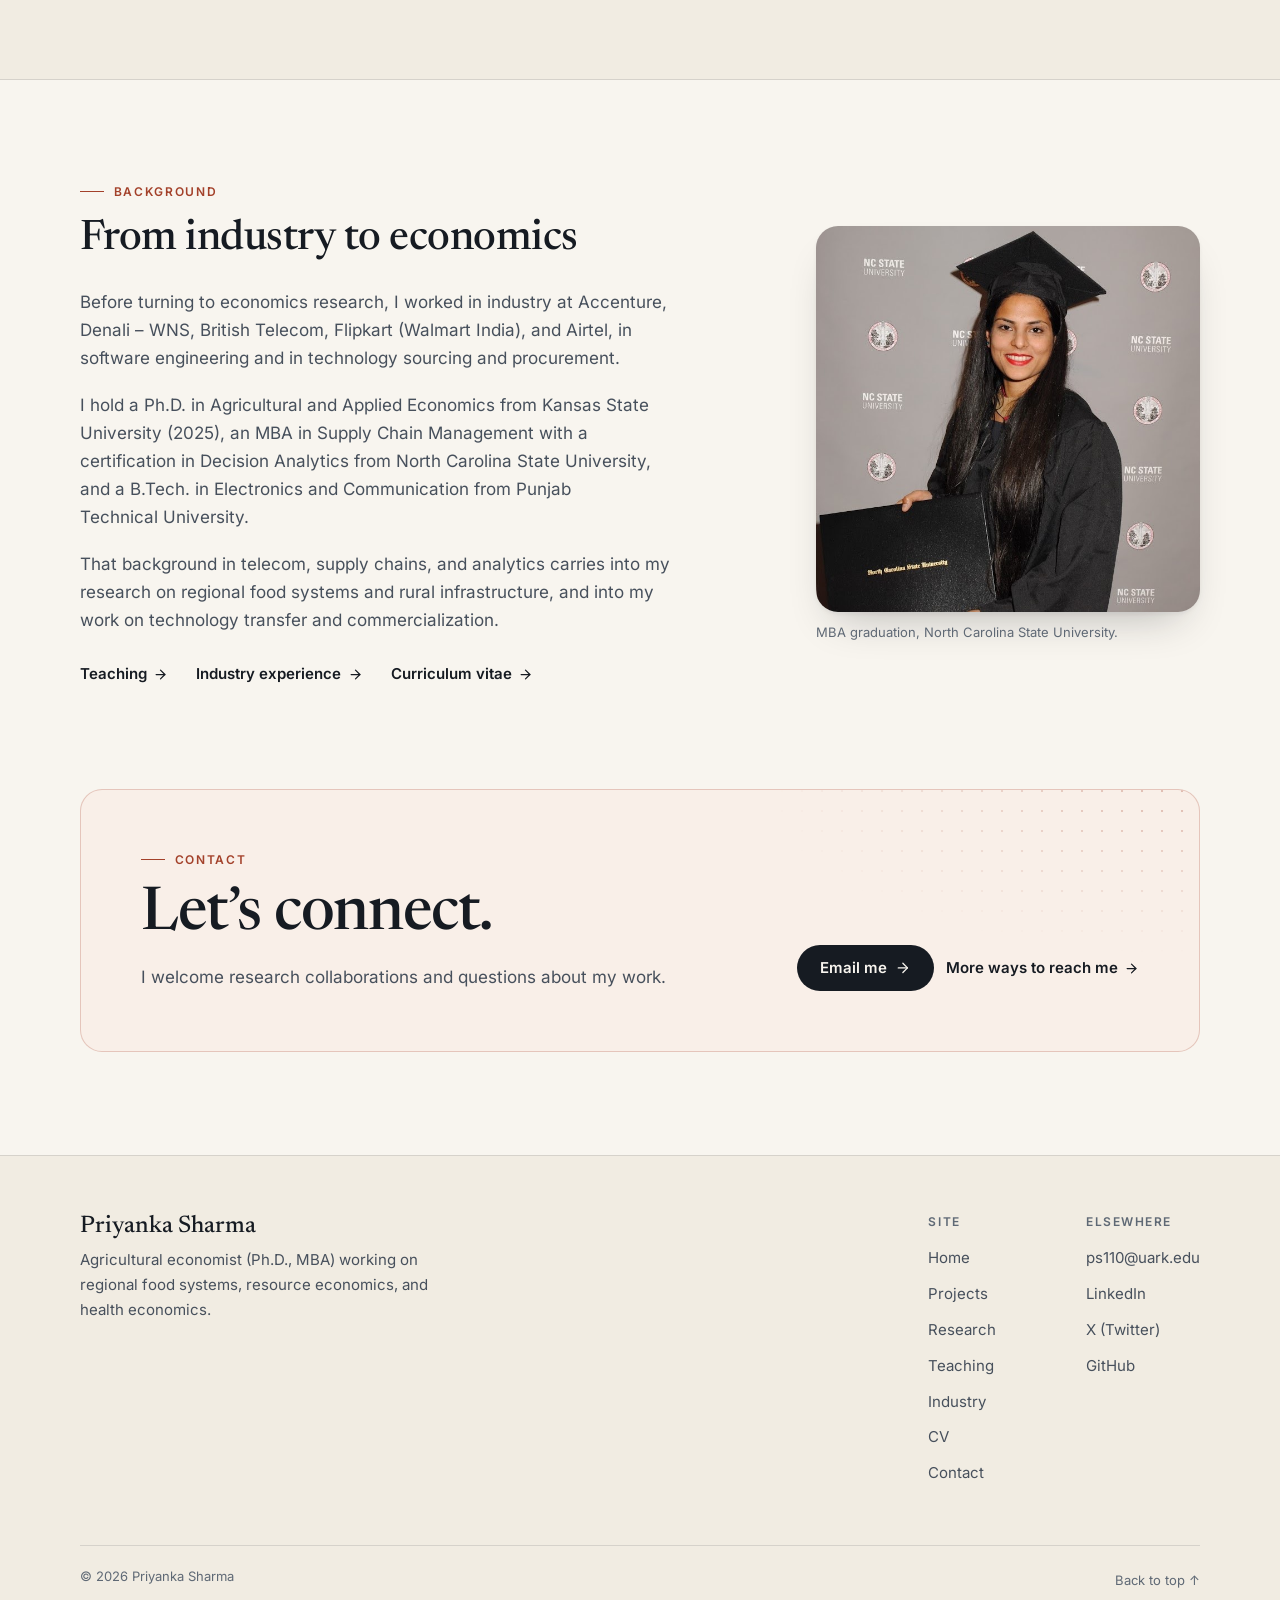
==== commit 9e65aae2: "Update website Co-Authored-By: Claude Opus 5.5 <noreply@anthropic.com>" ====
--- a/index.html
+++ b/index.html
@@ -255,7 +255,7 @@
 
           <a class="card card--media reveal" style="--d: 90ms" href="projects.html#local-food-manufacturing">
             <div class="card__media">
-              <img src="assets/img/research/local-food-manufacturing-gap-dashboard.webp" width="1280" height="800" alt="" loading="lazy" decoding="async">
+              <img src="assets/img/research/local-food-manufacturing-gap-dashboard.webp" width="1440" height="900" alt="" loading="lazy" decoding="async">
             </div>
             <div class="card__body">
               <p class="tag tag--quiet">Regional food systems</p>
@@ -283,7 +283,7 @@
 
           <a class="card card--media reveal" href="projects.html#health-economics">
             <div class="card__media card__media--photo">
-              <img src="assets/img/research/deer-tick.webp" width="720" height="809" alt="" loading="lazy" decoding="async">
+              <img src="assets/img/research/deer-tick.webp" width="960" height="1078" alt="" loading="lazy" decoding="async">
             </div>
             <div class="card__body">
               <p class="tag tag--quiet">Health economics</p>
@@ -311,7 +311,7 @@
 
           <a class="card card--media reveal" style="--d: 180ms" href="projects.html#social-connectedness">
             <div class="card__media">
-              <img src="assets/img/research/social-connectedness-county-maps.webp" width="1280" height="977" alt="" loading="lazy" decoding="async">
+              <img src="assets/img/research/social-connectedness-county-maps.webp" width="1348" height="1029" alt="" loading="lazy" decoding="async">
             </div>
             <div class="card__body">
               <p class="tag tag--quiet">Regional food systems</p>
--- a/assets/css/style.css
+++ b/assets/css/style.css
@@ -101,6 +101,19 @@
   scroll-padding-top: calc(var(--header-h) + 1.5rem);
 }
 
+/* On large monitors the whole site scales up a step, so it fills the screen in proportion. */
+@media (min-width: 100em) {
+  html {
+    font-size: 106.25%;
+  }
+}
+
+@media (min-width: 140em) {
+  html {
+    font-size: 118.75%;
+  }
+}
+
 html:has(dialog[open]) {
   overflow: hidden;
 }
@@ -504,6 +517,7 @@
   display: inline-flex;
   align-items: center;
   gap: 0.4rem;
+  min-height: 1.5rem;
   font-size: 0.9375rem;
   font-weight: 600;
   color: var(--ink);
@@ -734,6 +748,7 @@
   position: relative;
   isolation: isolate;
   width: clamp(15rem, 25vw, 19.5rem);
+  max-width: 340px;
   margin-right: 1.125rem;
 }
 
@@ -1488,7 +1503,7 @@
 
 .facts dt {
   margin-bottom: 0.25rem;
-  font-size: 0.6875rem;
+  font-size: 0.75rem;
   font-weight: 600;
   letter-spacing: 0.13em;
   text-transform: uppercase;
@@ -1550,7 +1565,7 @@
 .pub__year--text {
   padding-top: 0.4rem;
   font-family: var(--font-sans);
-  font-size: 0.6875rem;
+  font-size: 0.75rem;
   font-weight: 600;
   line-height: 1.45;
   letter-spacing: 0.1em;
@@ -2405,6 +2420,9 @@
 }
 
 .site-footer__links a {
+  display: inline-block;
+  min-width: 1.5rem;
+  padding-block: 0.15rem;
   color: var(--ink-2);
   text-decoration: none;
   overflow-wrap: anywhere;
@@ -2426,6 +2444,8 @@
 }
 
 .site-footer__base a {
+  display: inline-block;
+  padding-block: 0.25rem;
   color: inherit;
   text-decoration: none;
 }
@@ -2589,3 +2609,50 @@
     text-decoration: none;
   }
 }
+
+/* Phones held sideways and other short screens: smaller headlines, tighter spacing,
+   and a header that scrolls away instead of covering part of the screen. */
+@media (max-height: 31.25em) and (orientation: landscape) {
+  .site-header {
+    position: relative;
+  }
+
+  html {
+    scroll-padding-top: 1rem;
+  }
+
+  .theme__head,
+  .cv__section > h2 {
+    top: 1rem;
+  }
+
+  .hero {
+    padding-block: 1.5rem 2rem;
+  }
+
+  .hero__portrait {
+    width: 4.5rem;
+  }
+
+  .display {
+    font-size: clamp(2rem, 1rem + 3.5vw, 3rem);
+  }
+
+  .page-hero {
+    padding-block: 1.75rem 1.5rem;
+  }
+
+  .page-hero h1,
+  .cv__header h1 {
+    font-size: clamp(2rem, 1.25rem + 2.5vw, 2.75rem);
+  }
+
+  .section {
+    padding-block: clamp(2.5rem, 6vw, 4rem);
+  }
+}
+
+.cv__contact a {
+  display: inline-block;
+  padding-block: 0.15rem;
+}
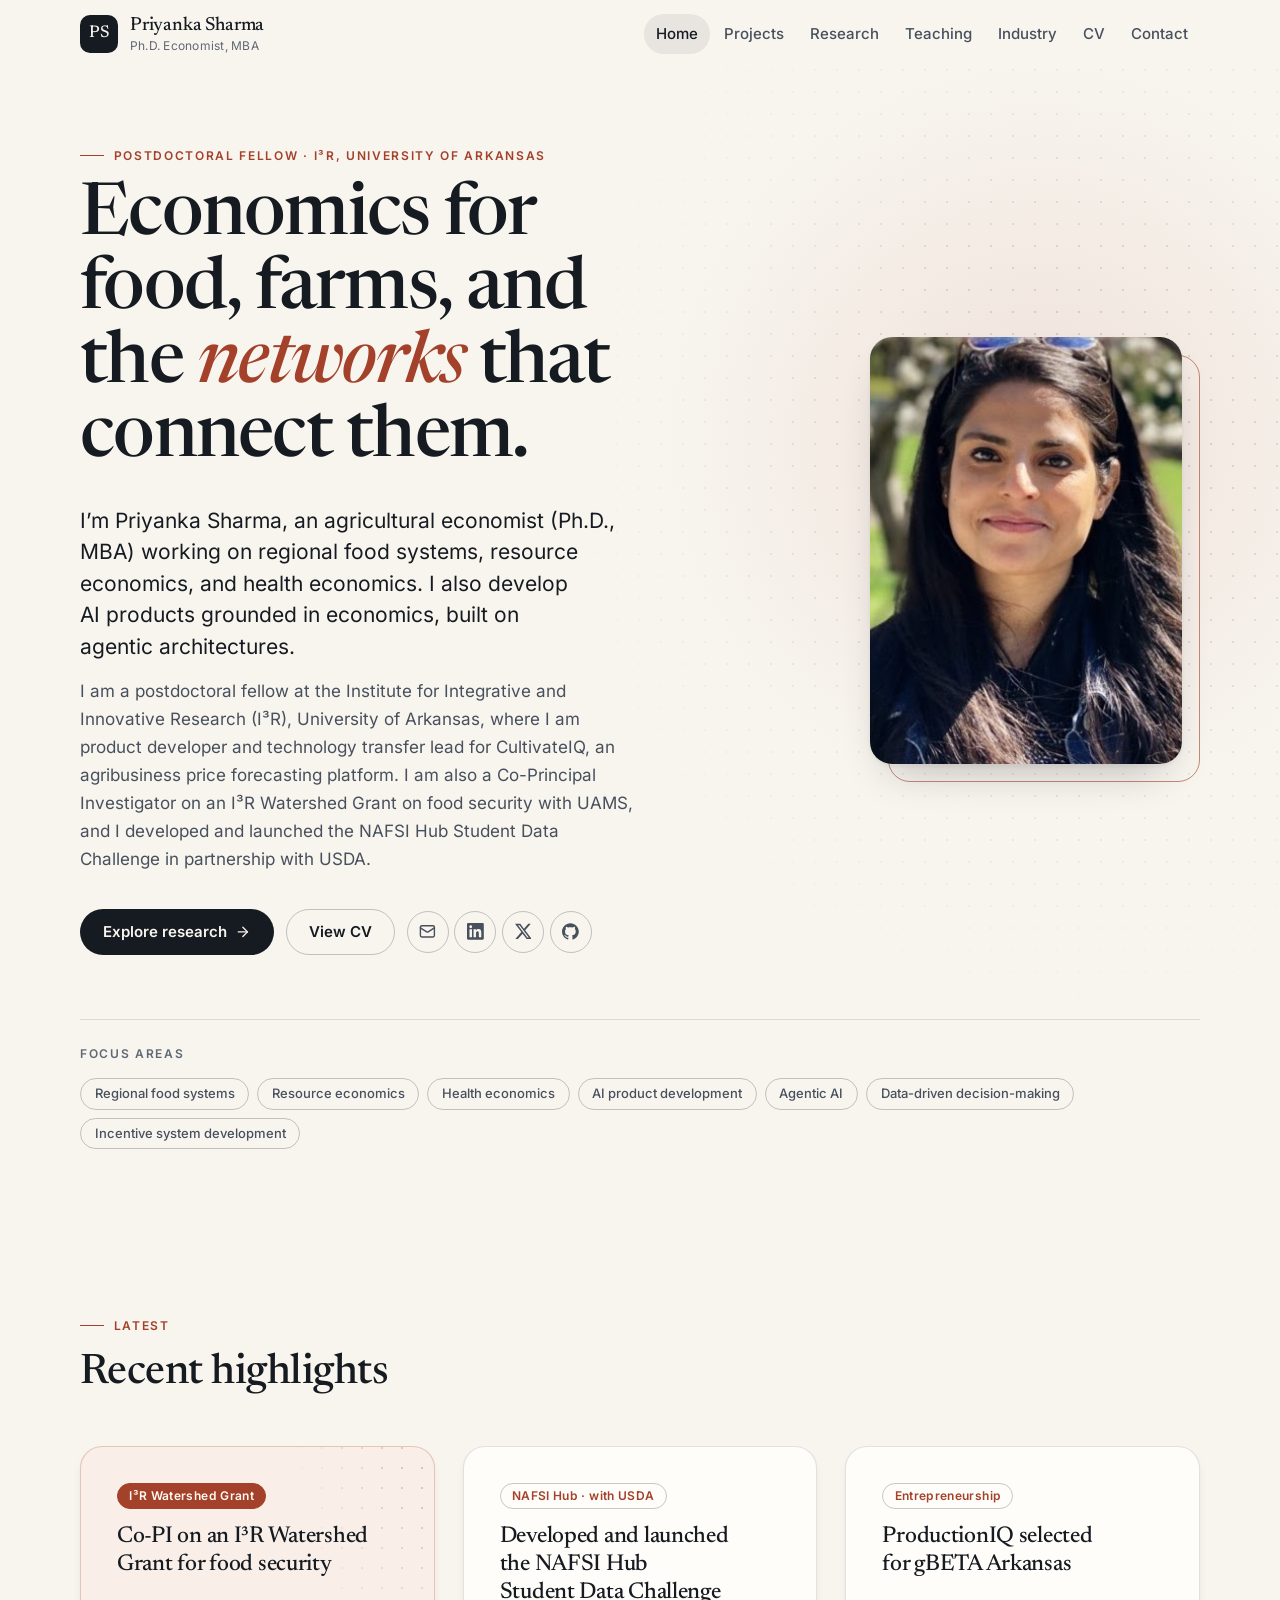
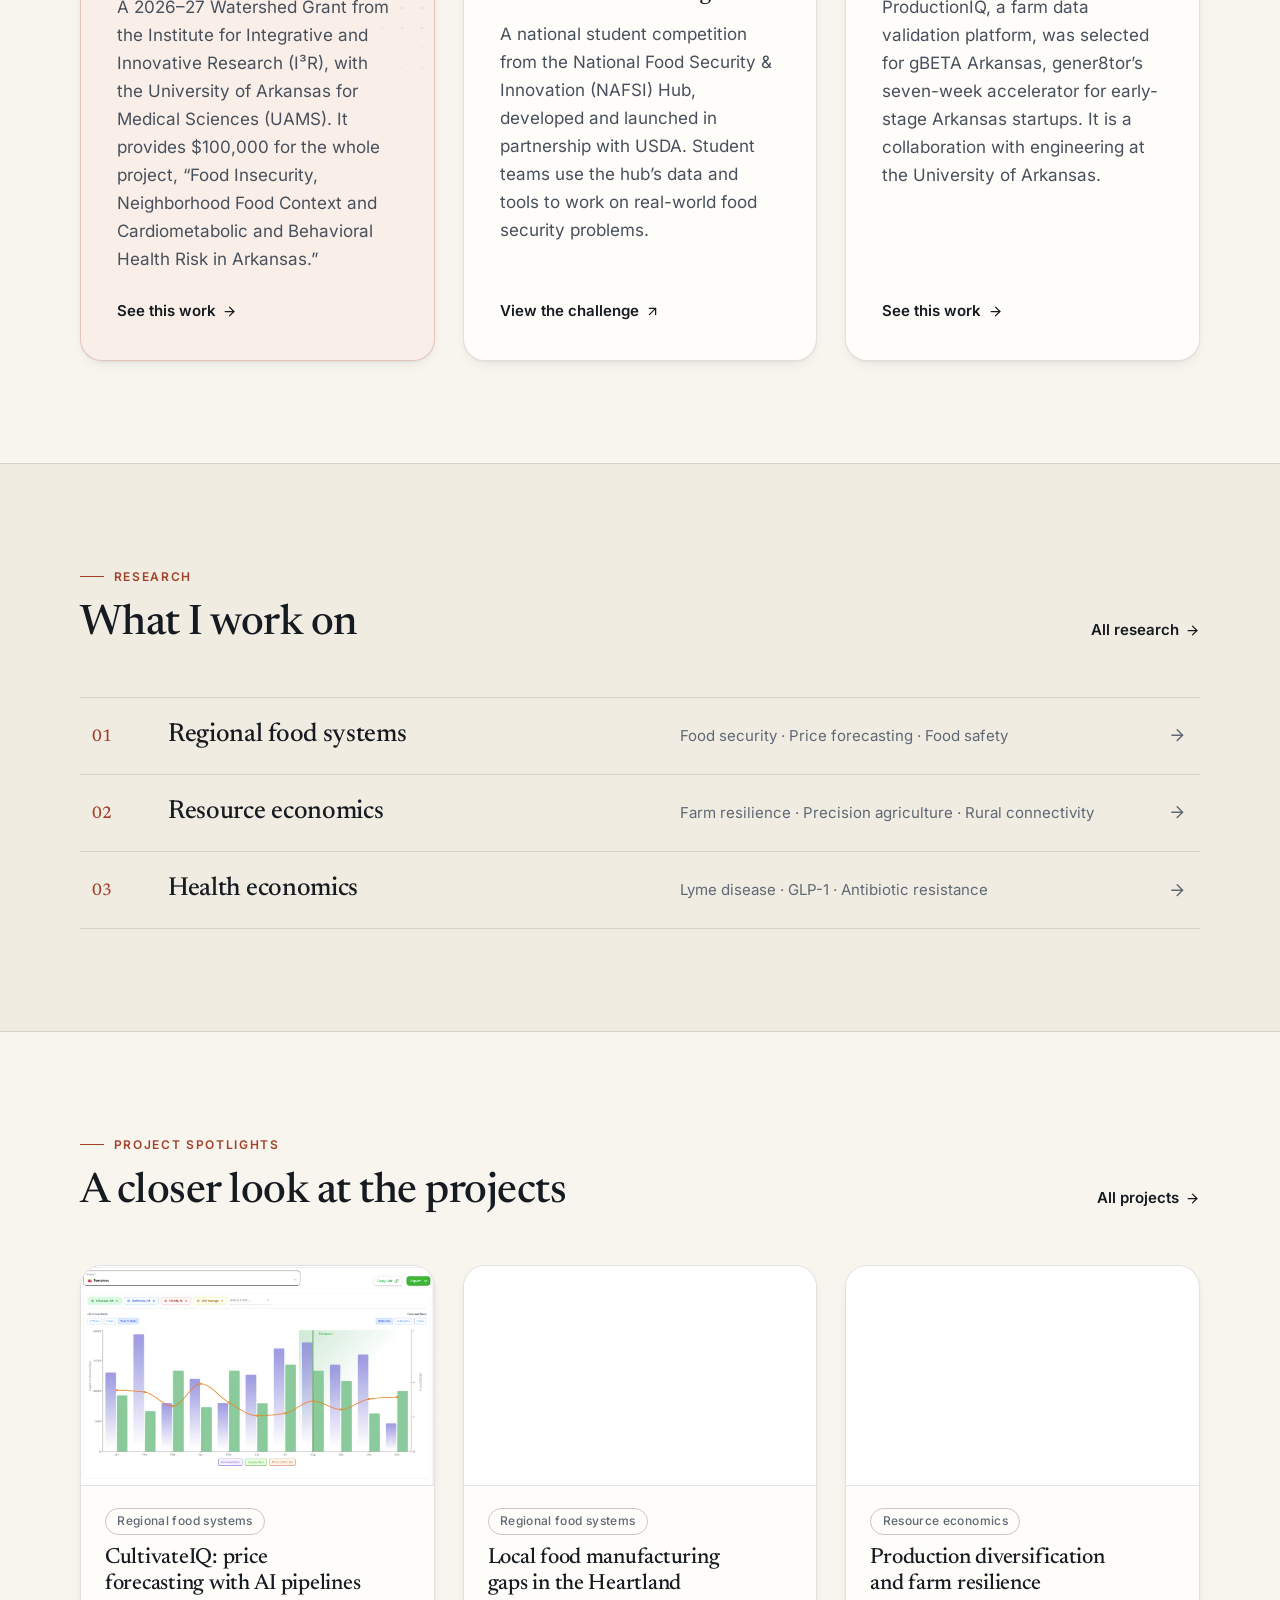
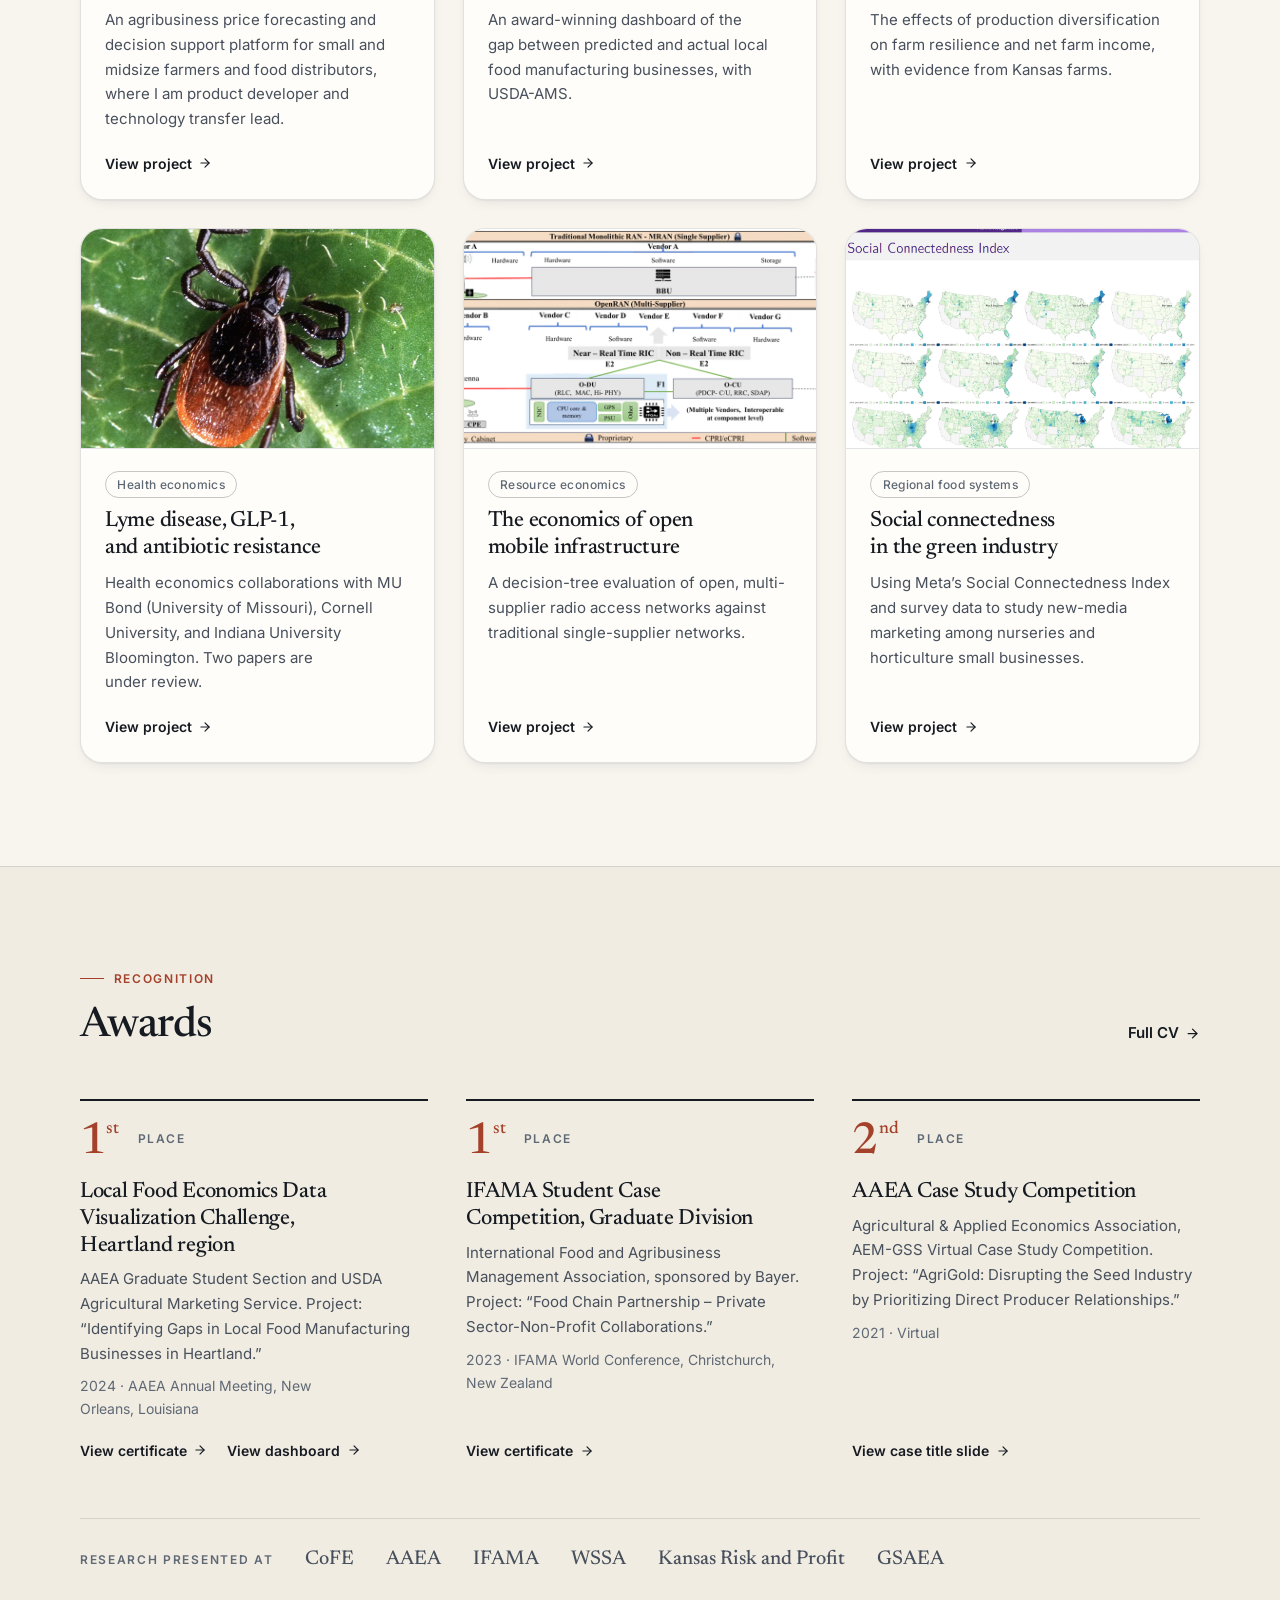
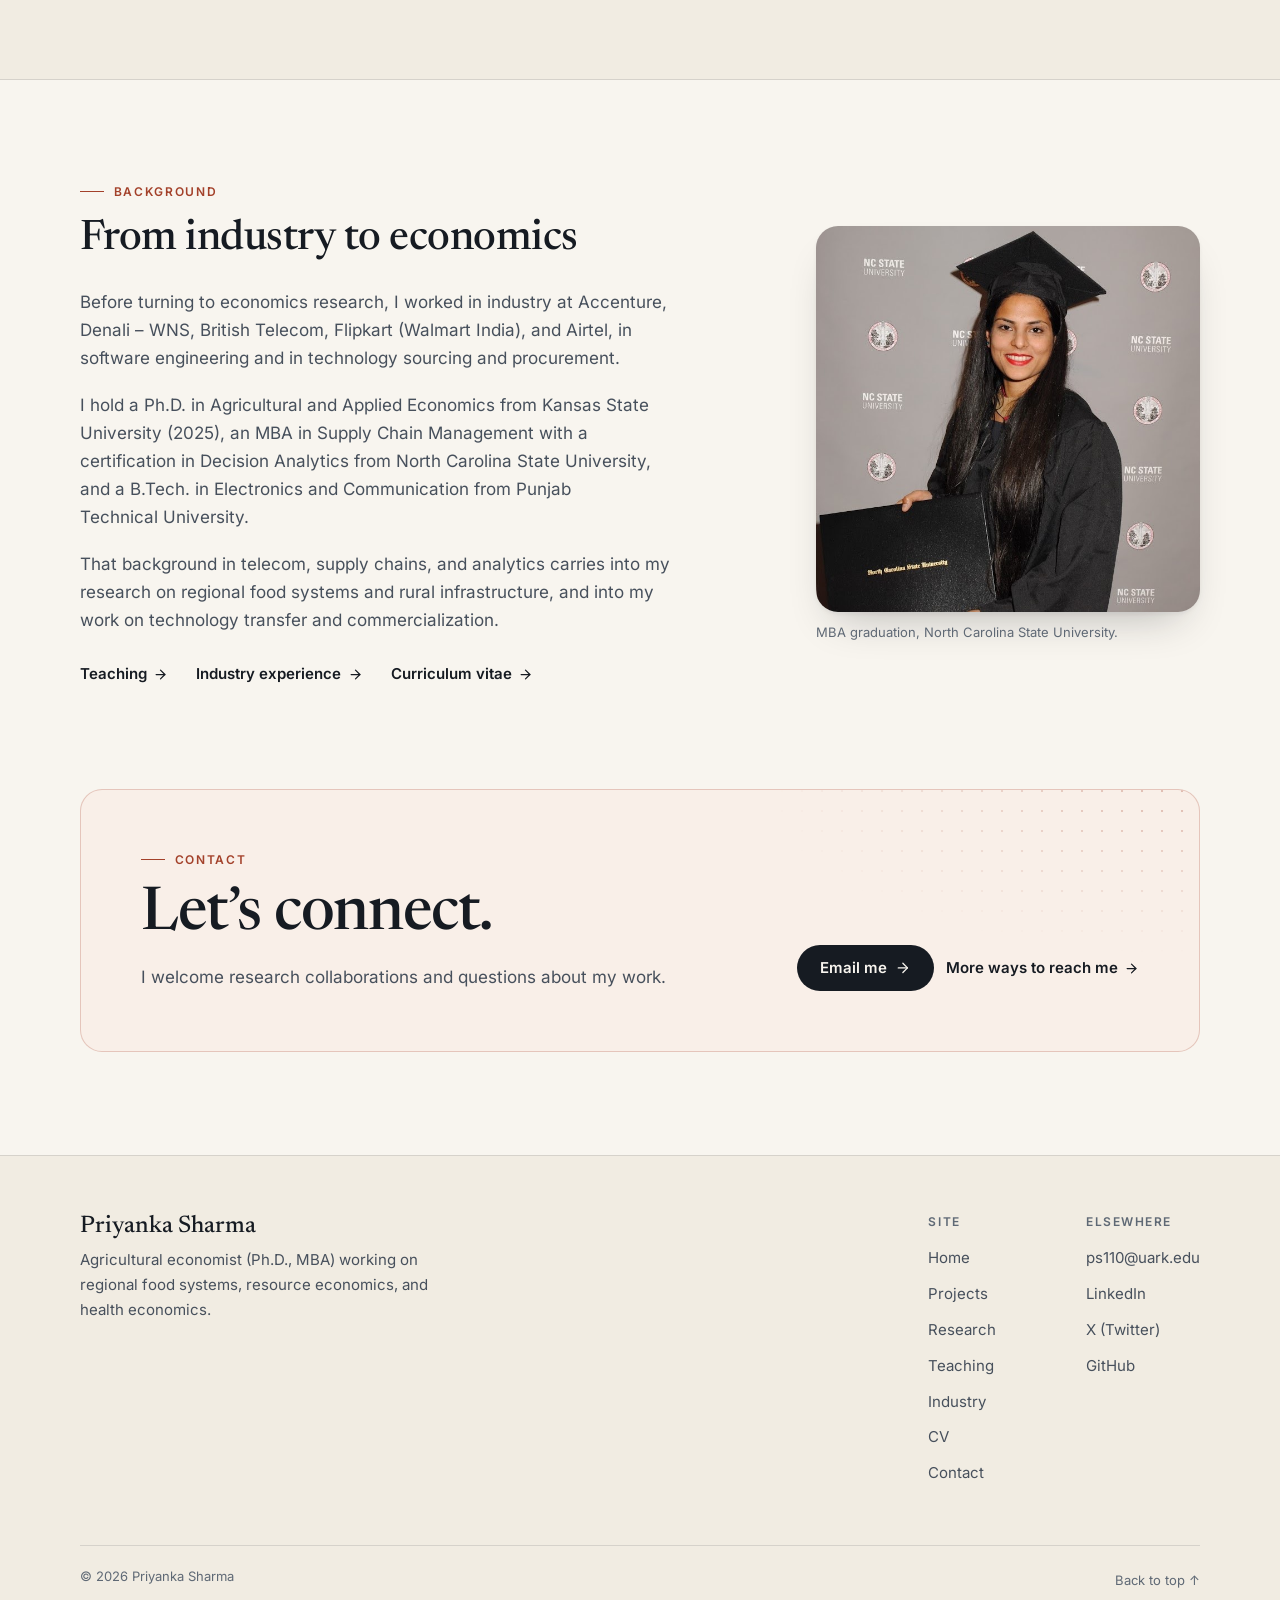
==== commit f34b1e9a: "Update website Co-Authored-By: Claude Opus 5.5 <noreply@anthropic.com>" ====
--- a/index.html
+++ b/index.html
@@ -4,7 +4,8 @@
   <meta charset="utf-8">
   <meta name="viewport" content="width=device-width, initial-scale=1">
   <title>Priyanka Sharma | Ph.D. Economist, MBA</title>
-  <meta name="description" content="Priyanka Sharma, agricultural economist (Ph.D., MBA) at I³R, University of Arkansas: regional food systems, resource economics, and health economics.">
+  <meta name="description" content="Priyanka Sharma, agricultural economist (Ph.D., MBA) at I³R, University of Arkansas: agribusiness economics, agentic AI, and university technology transfer.">
+  <meta name="keywords" content="Priyanka Sharma, agricultural economist, agribusiness economics, agricultural and applied economics, entrepreneurship through academia, agentic AI economics, technology transfer, university commercialization, economics MBA engineering, University of Arkansas, I3R, agribusiness assistant professor, CultivateIQ, ProductionIQ, regional food systems, resource economics, health economics">
   <meta name="author" content="Priyanka Sharma">
   <meta name="color-scheme" content="only light">
   <meta name="theme-color" content="#f8f5ef">
@@ -39,19 +40,81 @@
   {
     "@context": "https://schema.org",
     "@type": "Person",
+    "@id": "https://prinkashar.github.io/#person",
     "name": "Priyanka Sharma",
+    "honorificSuffix": [
+      "Ph.D.",
+      "MBA"
+    ],
+    "jobTitle": "Postdoctoral Fellow",
+    "description": "Academic economist, MBA, and technology transfer leader bridging economics, business strategy, and engineering-driven AI pipelines at the University of Arkansas.",
     "url": "https://prinkashar.github.io/",
+    "mainEntityOfPage": "https://prinkashar.github.io/research.html",
     "image": "https://prinkashar.github.io/assets/img/portrait.jpg",
-    "honorificSuffix": "Ph.D., MBA",
-    "jobTitle": "Postdoctoral Fellow",
-    "worksFor": { "@type": "CollegeOrUniversity", "name": "University of Arkansas" },
+    "email": "mailto:ps110@uark.edu",
+    "affiliation": {
+      "@type": "Organization",
+      "name": "University of Arkansas",
+      "department": {
+        "@type": "Organization",
+        "name": "Institute for Integrative and Innovative Research (I3R)"
+      }
+    },
+    "worksFor": {
+      "@type": "CollegeOrUniversity",
+      "name": "University of Arkansas"
+    },
     "alumniOf": [
-      { "@type": "CollegeOrUniversity", "name": "Kansas State University" },
-      { "@type": "CollegeOrUniversity", "name": "North Carolina State University" },
-      { "@type": "CollegeOrUniversity", "name": "Punjab Technical University" }
+      {
+        "@type": "CollegeOrUniversity",
+        "name": "Kansas State University"
+      },
+      {
+        "@type": "CollegeOrUniversity",
+        "name": "North Carolina State University"
+      },
+      {
+        "@type": "CollegeOrUniversity",
+        "name": "Punjab Technical University"
+      }
     ],
-    "description": "Agricultural economist (Ph.D., MBA) working on regional food systems, resource economics, and health economics.",
-    "knowsAbout": ["Regional food systems", "Resource economics", "Health economics", "Food security", "Agricultural economics", "Agribusiness", "Applied economics", "Artificial intelligence", "AI product development", "Agentic AI", "Price forecasting", "Digital infrastructure", "Rural broadband"],
+    "hasCredential": [
+      {
+        "@type": "EducationalOccupationalCredential",
+        "name": "Ph.D. in Agricultural and Applied Economics",
+        "credentialCategory": "degree",
+        "educationalLevel": "Doctoral degree",
+        "dateCreated": "2025",
+        "recognizedBy": {
+          "@type": "CollegeOrUniversity",
+          "name": "Kansas State University"
+        }
+      },
+      {
+        "@type": "EducationalOccupationalCredential",
+        "name": "Master of Business Administration (MBA), Supply Chain Management",
+        "credentialCategory": "degree",
+        "educationalLevel": "Master's degree",
+        "dateCreated": "2016",
+        "recognizedBy": {
+          "@type": "CollegeOrUniversity",
+          "name": "North Carolina State University"
+        }
+      }
+    ],
+    "knowsAbout": [
+      "Agribusiness Economics",
+      "Entrepreneurship through Academia",
+      "Agentic AI Economics",
+      "Technology Transfer and Commercialization",
+      "Economic Decision Support Systems",
+      "Business Strategy and Venture Development",
+      "Engineering and AI Data Pipelines",
+      "Agricultural and Applied Economics",
+      "Regional Food Systems",
+      "Precision Agriculture Economics",
+      "Health Economics"
+    ],
     "sameAs": [
       "https://www.linkedin.com/in/priyankashar/",
       "https://twitter.com/agricultureecon",
--- a/assets/css/style.css
+++ b/assets/css/style.css
@@ -2265,110 +2265,159 @@
 
 /* 14. Contact and footer -------------------------------------------------- */
 
-.contact-grid {
-  display: grid;
-  grid-template-columns: repeat(auto-fit, minmax(min(100%, 19rem), 1fr));
-  gap: clamp(1rem, 2vw, 1.5rem);
+.page-hero--contact h1::after {
+  content: "";
+  display: block;
+  width: 4rem;
+  height: 3px;
+  margin-top: 1.1rem;
+  border-radius: 3px;
+  background: var(--accent);
+}
+
+.contact-intro {
+  max-width: 46rem;
+  margin-top: 1.5rem;
+}
+
+.contact-intro > p + p {
+  margin-top: 0.9rem;
+  color: var(--ink-2);
+}
+
+.contact-section {
+  padding-top: 0;
+}
+
+.contact-layout {
+  display: grid;
+  gap: clamp(1rem, 2.5vw, 1.75rem);
+  align-items: stretch;
+}
+
+@media (min-width: 56em) {
+  .contact-layout {
+    grid-template-columns: minmax(0, 0.85fr) minmax(0, 1.15fr);
+  }
+}
+
+.contact-panel,
+.contact-box {
+  min-width: 0;
+  padding: clamp(1.25rem, 3vw, 2.25rem);
+  border: 1px solid var(--line);
+  border-radius: var(--radius-lg);
+}
+
+.contact-panel {
+  background: var(--feature);
+}
+
+.contact-box {
+  background: var(--surface);
+  box-shadow: var(--shadow-sm);
+}
+
+.contact-panel > h2,
+.contact-box > h2 {
+  font-size: clamp(1.5rem, 1.3rem + 0.8vw, 1.875rem);
+}
+
+.contact-panel > p,
+.contact-box > p {
+  margin-top: 0.5rem;
+  color: var(--ink-2);
+}
+
+.contact-links {
+  display: grid;
+  gap: 0.25rem;
+  margin: 1.5rem -0.75rem 0;
   padding: 0;
   list-style: none;
 }
 
-.contact-card {
-  position: relative;
+.contact-link {
   display: grid;
   grid-template-columns: auto minmax(0, 1fr) auto;
   align-items: center;
-  gap: 0.15rem 1.1rem;
-  height: 100%;
-  padding: 1.375rem 1.5rem;
-  border: 1px solid var(--line);
-  border-radius: var(--radius-lg);
-  background: var(--surface);
-  box-shadow: var(--shadow-sm);
+  gap: 1rem;
+  padding: 0.75rem;
+  border-radius: var(--radius-sm);
   color: var(--ink);
   text-decoration: none;
-  transition: transform 0.3s var(--ease), border-color 0.3s, box-shadow 0.3s;
-}
-
-.contact-card:hover {
-  transform: translateY(-3px);
-  border-color: var(--line-strong);
-  box-shadow: var(--shadow-md);
+  transition: background-color 0.2s;
+}
+
+.contact-link:hover,
+.contact-link:focus-visible {
+  background: rgba(255, 253, 249, 0.8);
   color: var(--ink);
 }
 
-.contact-card__icon {
-  grid-row: 1 / span 2;
+.contact-link__icon {
   display: grid;
   place-items: center;
-  width: 3rem;
-  height: 3rem;
+  width: 2.5rem;
+  height: 2.5rem;
   border-radius: 50%;
-  background: var(--accent-soft);
+  background: var(--surface);
   color: var(--accent);
-  transition: background-color 0.25s, color 0.25s;
-}
-
-.contact-card:hover .contact-card__icon {
+  box-shadow: inset 0 0 0 1px var(--line);
+  transition: background-color 0.2s, color 0.2s;
+}
+
+.contact-link:hover .contact-link__icon {
   background: var(--accent);
   color: var(--on-accent);
 }
 
-.contact-card__icon svg {
-  width: 1.2rem;
-  height: 1.2rem;
-}
-
-.contact-card__label {
-  grid-column: 2;
-  font-size: 0.75rem;
-  font-weight: 600;
-  letter-spacing: 0.13em;
-  text-transform: uppercase;
+.contact-link__icon svg {
+  width: 1.1rem;
+  height: 1.1rem;
+}
+
+.contact-link__text {
+  display: grid;
+  min-width: 0;
+}
+
+.contact-link__label {
+  font-family: var(--font-serif);
+  font-size: 1.125rem;
+  font-weight: 500;
+  line-height: 1.3;
+}
+
+.contact-link__value {
+  font-size: 0.9375rem;
+  color: var(--accent);
+  overflow-wrap: anywhere;
+}
+
+.contact-link__meta {
   color: var(--ink-3);
-}
-
-.contact-card__value {
-  grid-column: 2;
-  font-family: var(--font-serif);
-  font-weight: 500;
-  font-size: 1.25rem;
-  line-height: 1.25;
-  overflow-wrap: anywhere;
-}
-
-.contact-card__arrow {
-  grid-column: 3;
-  grid-row: 1 / span 2;
-  width: 1.15rem;
-  height: 1.15rem;
+  white-space: nowrap;
+}
+
+.contact-link__ext {
+  width: 1rem;
+  height: 1rem;
   color: var(--ink-3);
-  transition: transform 0.3s var(--ease), color 0.2s;
-}
-
-.contact-card:hover .contact-card__arrow {
+  transition: transform 0.2s var(--ease), color 0.2s;
+}
+
+.contact-link:hover .contact-link__ext {
   color: var(--accent);
   transform: translate(2px, -2px);
 }
 
-.email-line {
-  display: flex;
-  flex-wrap: wrap;
-  align-items: center;
-  gap: 0.75rem 1.25rem;
-  margin-top: 1.75rem;
-}
-
-.email-line a {
-  font-family: var(--font-serif);
-  font-weight: 500;
-  font-size: clamp(1.625rem, 1.2rem + 2.2vw, 2.75rem);
-  line-height: 1.1;
-  letter-spacing: -0.015em;
-  text-decoration-color: var(--accent);
-  text-decoration-thickness: 2px;
-  text-underline-offset: 0.16em;
-  overflow-wrap: anywhere;
+.contact-link:hover .contact-link__ext--down {
+  transform: translateY(2px);
+}
+
+.contact-panel__copy {
+  margin-top: 1.25rem;
 }
 
 html:not(.js):not(.js-ready) [data-copy],
@@ -2592,11 +2641,19 @@
     padding-block: 0.5rem;
   }
 
-  .entry,
   .cv__list li,
   .kv > div,
   .pub,
-  .work {
+  .work,
+  .entry__meta {
+    break-inside: avoid;
+  }
+
+  .entry__title {
+    break-after: avoid;
+  }
+
+  .entry:not(:has(.cv__list)) {
     break-inside: avoid;
   }
 
@@ -2608,6 +2665,240 @@
   a {
     text-decoration: none;
   }
+}
+
+/* CV: summary, download button, date and place column */
+.cv__summary {
+  max-width: 44rem;
+  margin-top: 1rem;
+  font-size: var(--step-1);
+  line-height: 1.5;
+  color: var(--ink);
+}
+
+.btn__meta {
+  font-weight: 500;
+  opacity: 0.75;
+}
+
+.entry__meta {
+  grid-column: 2;
+  grid-row: 1;
+  text-align: right;
+}
+
+.entry__meta .entry__date {
+  grid-column: auto;
+  grid-row: auto;
+}
+
+.entry__place {
+  margin-top: 0.1rem;
+  font-size: 0.8125rem;
+  color: var(--ink-3);
+}
+
+@media (max-width: 35em) {
+  .entry__meta {
+    grid-column: 1;
+    grid-row: auto;
+    order: -1;
+    display: flex;
+    flex-wrap: wrap;
+    gap: 0 0.75rem;
+    text-align: left;
+  }
+
+  .entry__place {
+    margin-top: 0;
+  }
+}
+
+/* CV on screen: sections as cards in two columns (print keeps the one-column list) */
+@media screen {
+  .cv__grid,
+  .cv__col {
+    display: grid;
+    gap: clamp(1rem, 2vw, 1.5rem);
+    align-items: start;
+    min-width: 0;
+  }
+
+  .cv__grid .cv__section {
+    display: block;
+    padding: clamp(1.25rem, 2.5vw, 1.75rem);
+    border: 1px solid var(--line);
+    border-radius: var(--radius-lg);
+    background: var(--surface);
+    box-shadow: var(--shadow-sm);
+    container-type: inline-size;
+    scroll-margin-top: 1rem;
+  }
+
+  .cv__grid .cv__section > h2 {
+    position: static;
+    display: flex;
+    align-items: center;
+    gap: 0.75rem;
+    margin-bottom: 1.25rem;
+    font-family: var(--font-serif);
+    font-size: 1.375rem;
+    font-weight: 500;
+    line-height: 1.2;
+    letter-spacing: -0.01em;
+    text-transform: none;
+    color: var(--ink);
+  }
+
+  .cv__icon {
+    display: grid;
+    place-items: center;
+    width: 2.25rem;
+    height: 2.25rem;
+    flex: none;
+    border-radius: 10px;
+    background: var(--accent-soft);
+    color: var(--accent);
+  }
+
+  .cv__icon svg {
+    width: 1.1rem;
+    height: 1.1rem;
+  }
+
+  @container (max-width: 30rem) {
+    .cv__grid .entry {
+      grid-template-columns: minmax(0, 1fr);
+    }
+
+    .cv__grid .entry__meta,
+    .cv__grid .entry > .entry__date {
+      grid-column: 1;
+      grid-row: auto;
+      order: -1;
+      display: flex;
+      flex-wrap: wrap;
+      gap: 0 0.75rem;
+      text-align: left;
+    }
+
+    .cv__grid .entry__place {
+      margin-top: 0;
+    }
+
+    .cv__grid .kv > div {
+      grid-template-columns: minmax(0, 1fr);
+    }
+  }
+}
+
+@media screen and (min-width: 64em) {
+  .cv__grid {
+    grid-template-columns: minmax(0, 1.5fr) minmax(0, 1fr);
+  }
+}
+
+@media print {
+  .cv__icon {
+    display: none;
+  }
+
+  .cv__body {
+    background: none;
+    border: 0;
+  }
+}
+
+/* contact form */
+.contact-form {
+  display: grid;
+  gap: 1.1rem;
+  margin-top: 1.5rem;
+}
+
+.contact-form__row {
+  display: grid;
+  grid-template-columns: repeat(auto-fit, minmax(min(100%, 15rem), 1fr));
+  gap: 1.1rem;
+}
+
+.field {
+  display: grid;
+  gap: 0.4rem;
+}
+
+.field label {
+  font-size: 0.875rem;
+  font-weight: 600;
+  color: var(--ink);
+}
+
+.field input,
+.field textarea {
+  width: 100%;
+  min-height: 2.875rem;
+  padding: 0.7rem 0.9rem;
+  border: 1px solid var(--line-strong);
+  border-radius: var(--radius-sm);
+  background: var(--surface);
+  color: var(--ink);
+  font: inherit;
+  font-size: 1rem;
+  line-height: 1.5;
+  transition: border-color 0.2s, box-shadow 0.2s;
+}
+
+.field textarea {
+  resize: vertical;
+  min-height: 9rem;
+}
+
+.field input:focus,
+.field textarea:focus {
+  outline: none;
+  border-color: var(--accent);
+  box-shadow: 0 0 0 3px var(--accent-soft);
+}
+
+.field [aria-invalid="true"] {
+  border-color: var(--accent);
+}
+
+.field--trap {
+  position: absolute;
+  left: -10000px;
+  width: 1px;
+  height: 1px;
+  overflow: hidden;
+}
+
+.contact-form__foot {
+  display: flex;
+  flex-wrap: wrap;
+  align-items: center;
+  gap: 0.75rem 1.25rem;
+  margin-top: 0.25rem;
+}
+
+.contact-form__note {
+  flex: 1 1 16rem;
+}
+
+.contact-form__status:empty {
+  display: none;
+}
+
+.contact-form__status {
+  padding: 0.8rem 1rem;
+  border-radius: var(--radius-sm);
+  background: var(--surface);
+  border: 1px solid var(--line-strong);
+  font-size: 0.9375rem;
+}
+
+.contact-form__status.is-error {
+  border-color: var(--accent);
+  color: var(--accent);
 }
 
 /* Phones held sideways and other short screens: smaller headlines, tighter spacing,
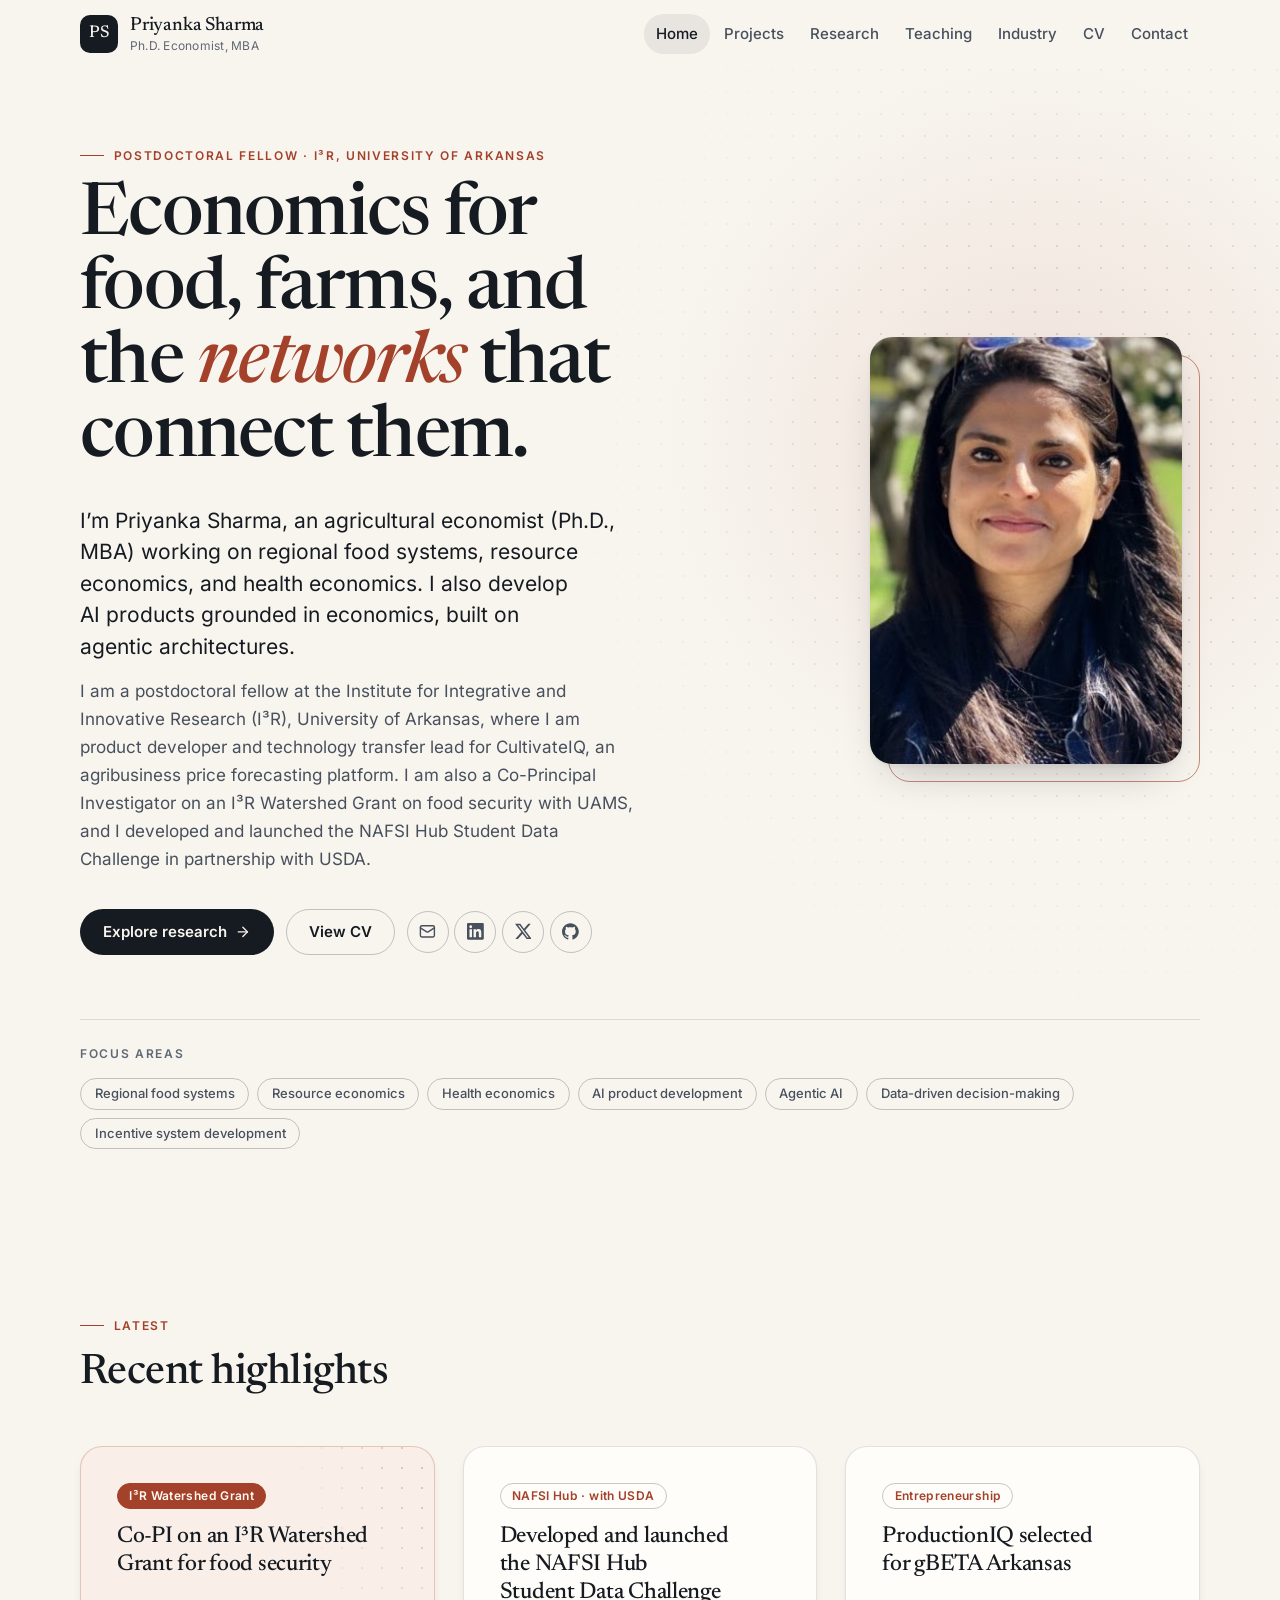
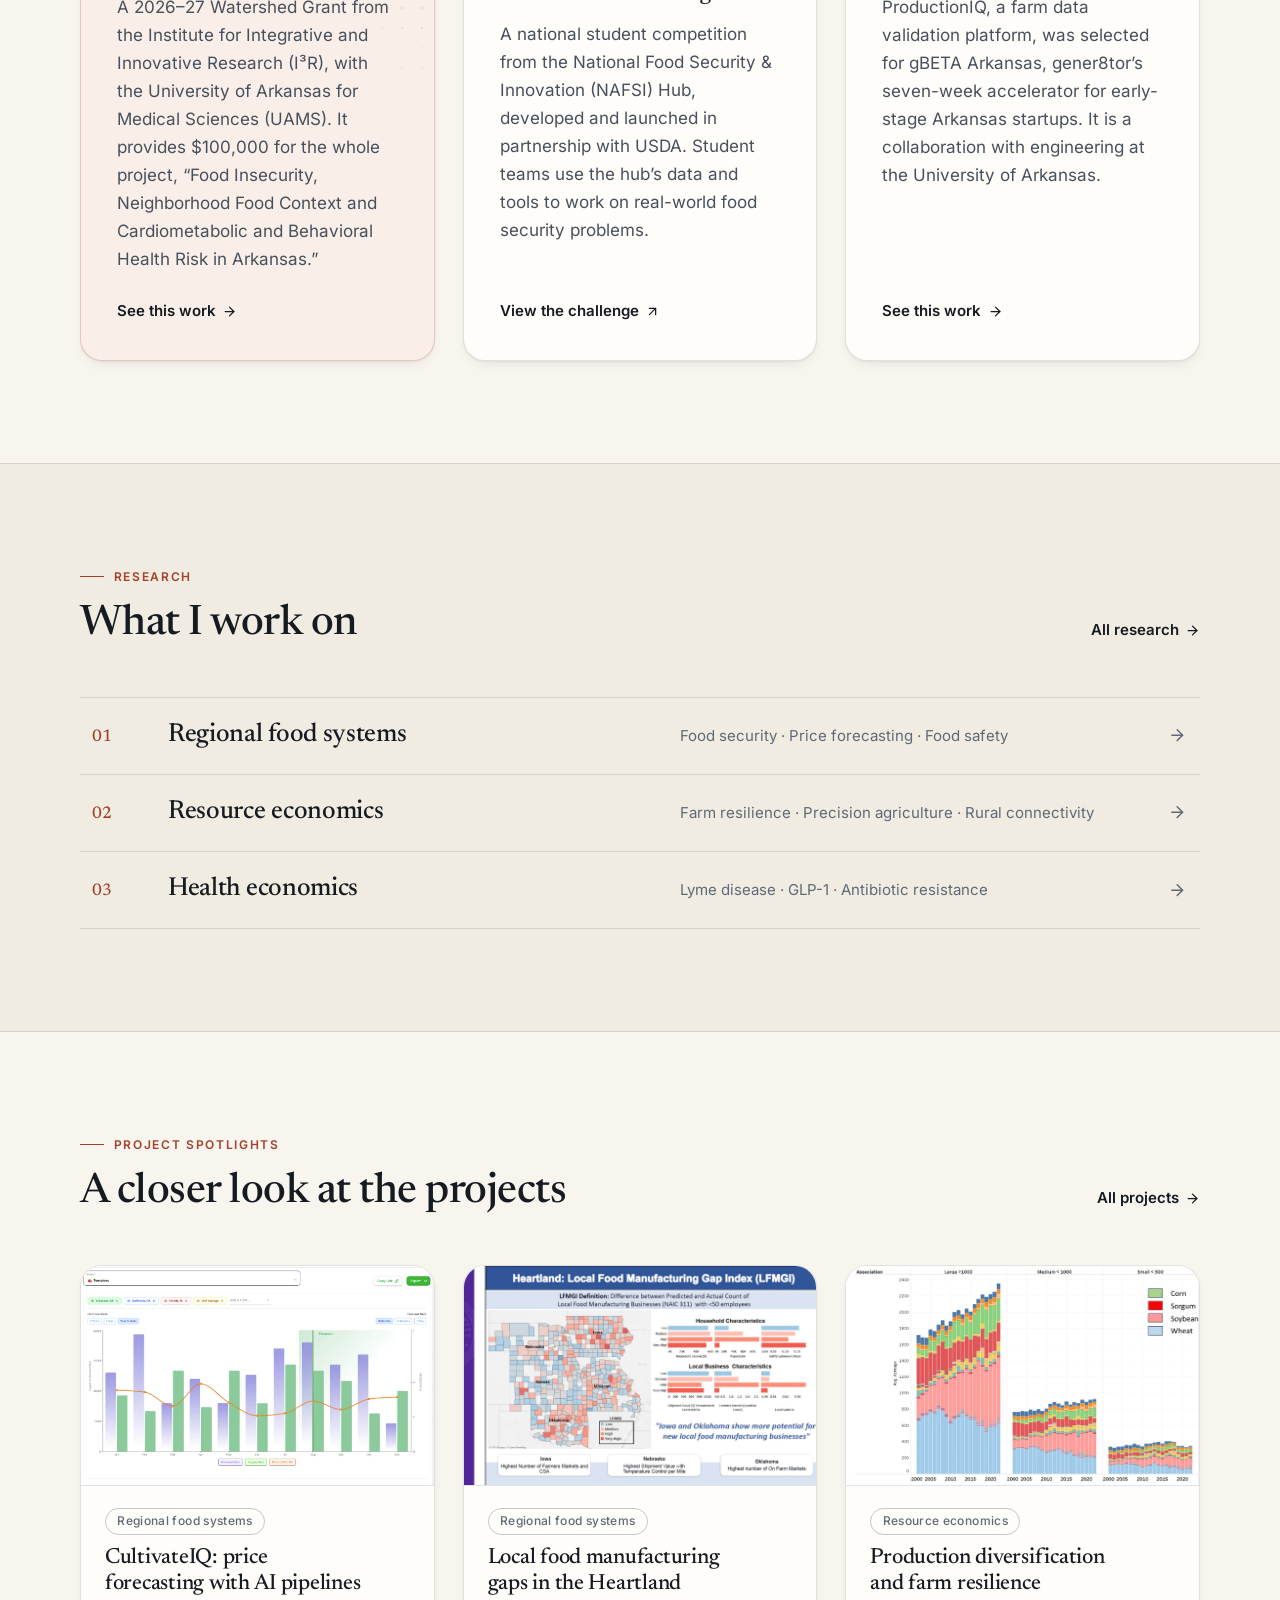
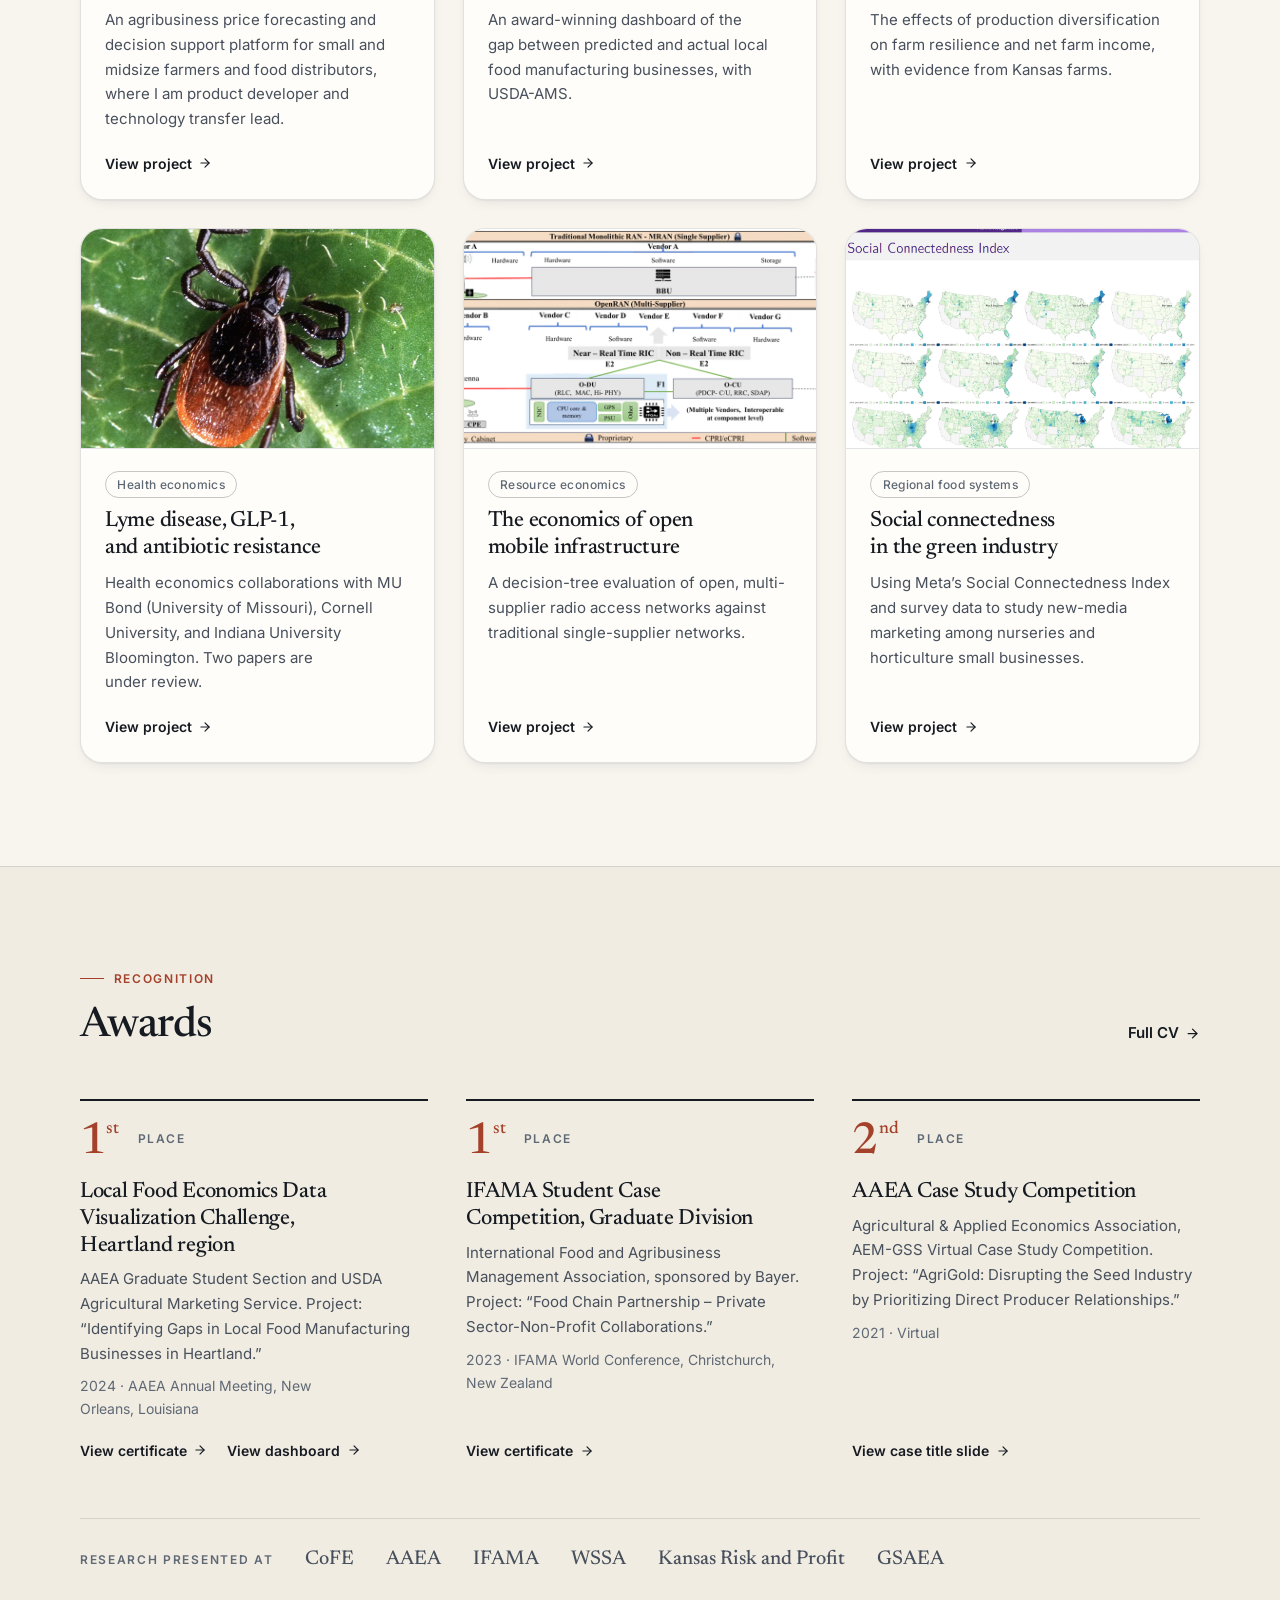
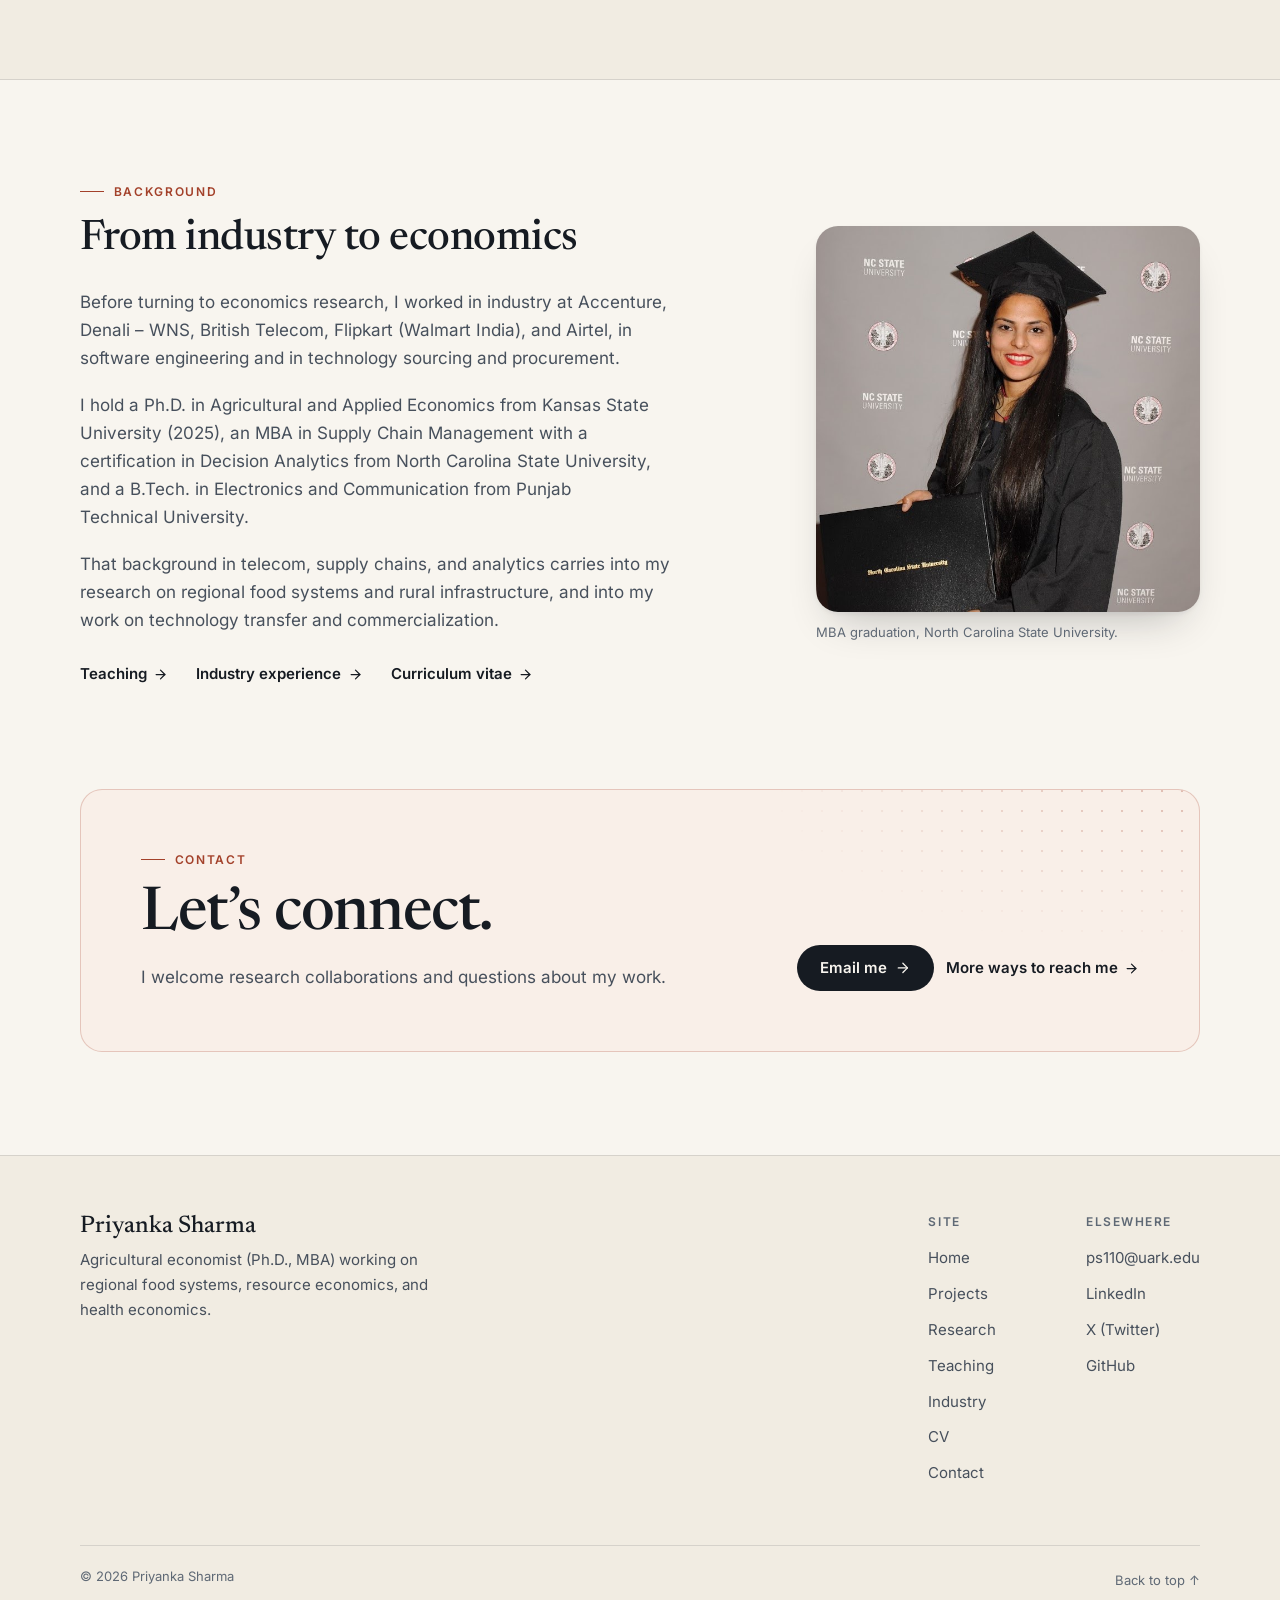
==== commit 247468f8: "Update website Co-Authored-By: Claude Opus 5.5 <noreply@anthropic.com>" ====
--- a/index.html
+++ b/index.html
@@ -3,9 +3,9 @@
 <head>
   <meta charset="utf-8">
   <meta name="viewport" content="width=device-width, initial-scale=1">
-  <title>Priyanka Sharma | Ph.D. Economist, MBA</title>
-  <meta name="description" content="Priyanka Sharma, agricultural economist (Ph.D., MBA) at I³R, University of Arkansas: agribusiness economics, agentic AI, and university technology transfer.">
-  <meta name="keywords" content="Priyanka Sharma, agricultural economist, agribusiness economics, agricultural and applied economics, entrepreneurship through academia, agentic AI economics, technology transfer, university commercialization, economics MBA engineering, University of Arkansas, I3R, agribusiness assistant professor, CultivateIQ, ProductionIQ, regional food systems, resource economics, health economics">
+  <title>Priyanka Sharma | Agricultural Economist, Agribusiness Entrepreneurship and AI</title>
+  <meta name="description" content="Priyanka Sharma, agricultural economist (Ph.D., MBA) at I³R, University of Arkansas: agribusiness entrepreneurship, AI product development, and technology transfer.">
+  <meta name="keywords" content="Priyanka Sharma, agricultural economist, agribusiness economics, agricultural and applied economics, entrepreneurship through academia, agentic AI economics, technology transfer, university commercialization, economics MBA engineering, University of Arkansas, I3R, agribusiness assistant professor, CultivateIQ, ProductionIQ, regional food systems, resource economics, health economics, entrepreneurship in agribusiness, agribusiness entrepreneurship, AI product development in agriculture, AI finance in agriculture, AI price forecasting, agricultural price analytics, agrifood technology commercialization">
   <meta name="author" content="Priyanka Sharma">
   <meta name="color-scheme" content="only light">
   <meta name="theme-color" content="#f8f5ef">
@@ -106,6 +106,9 @@
       "Agribusiness Economics",
       "Entrepreneurship through Academia",
       "Agentic AI Economics",
+      "Agribusiness Entrepreneurship",
+      "AI Product Development in Agriculture",
+      "Agricultural Price Forecasting and Price Analytics",
       "Technology Transfer and Commercialization",
       "Economic Decision Support Systems",
       "Business Strategy and Venture Development",
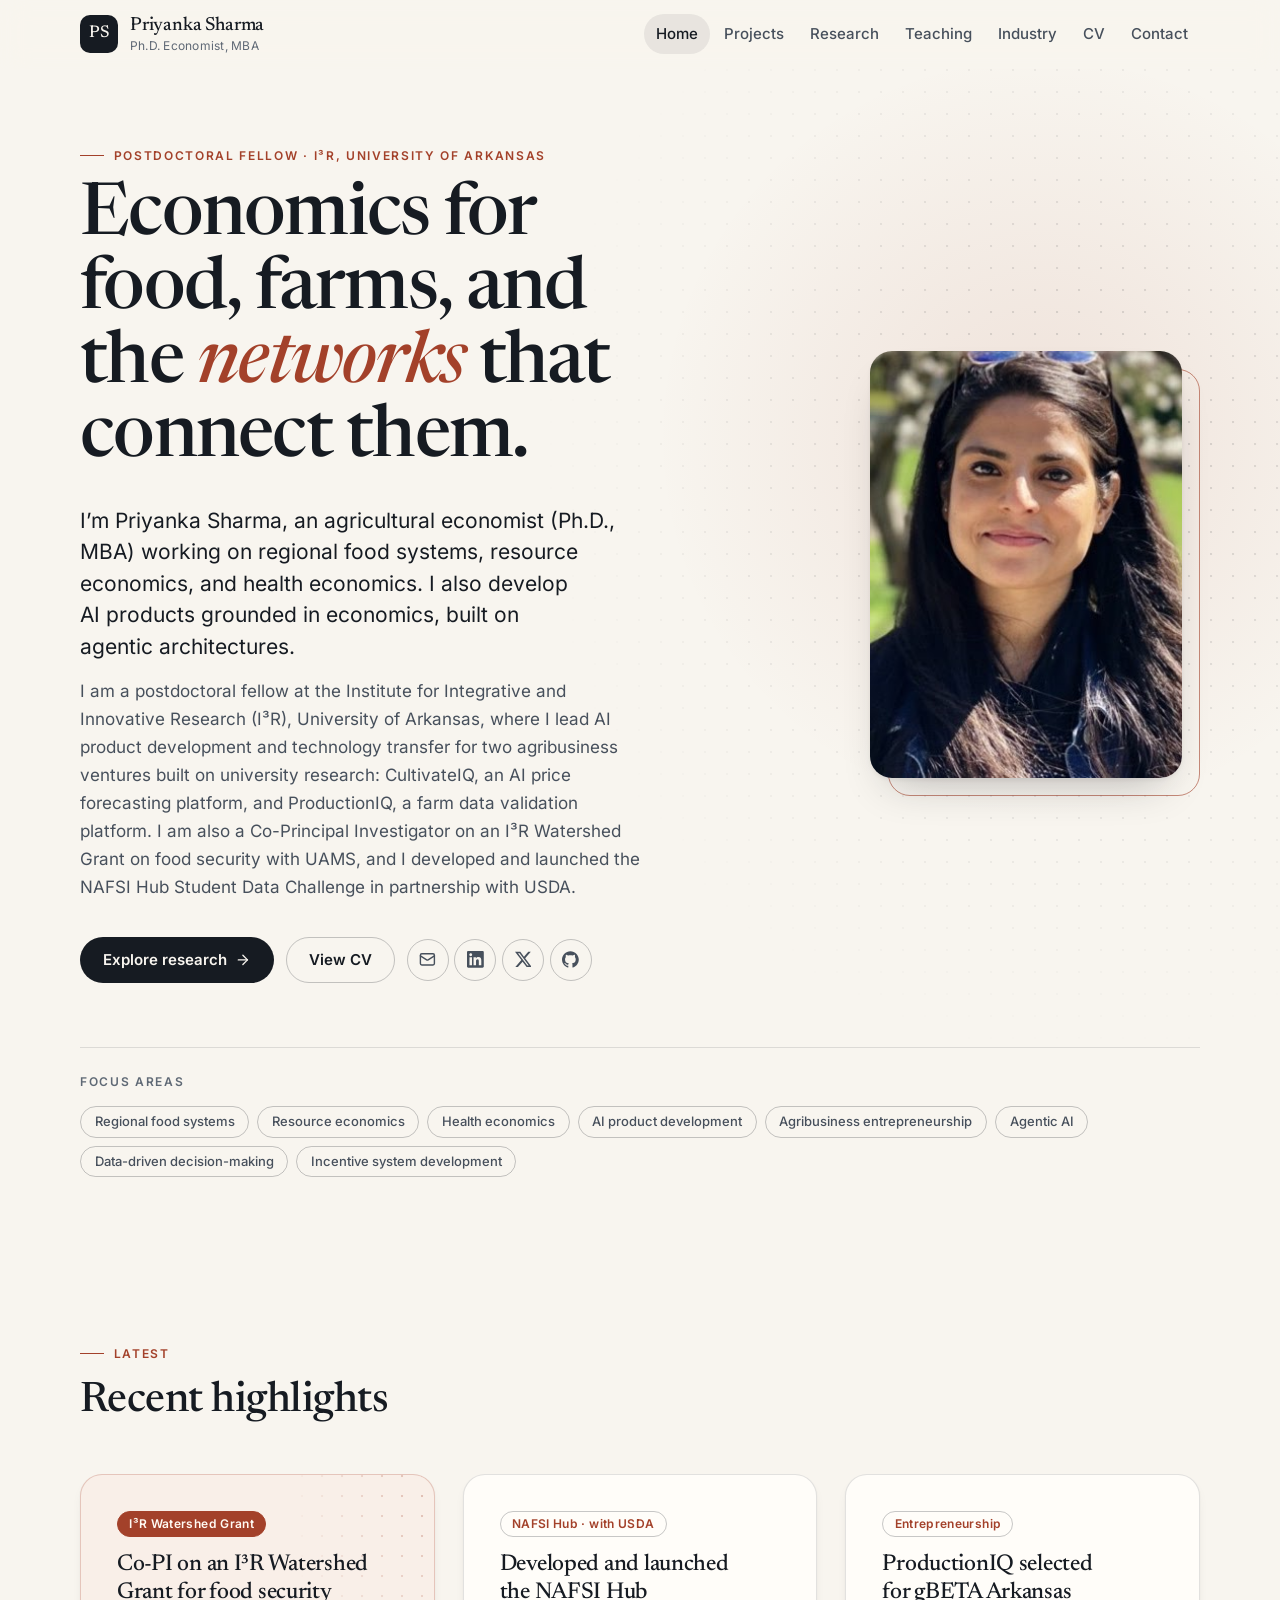
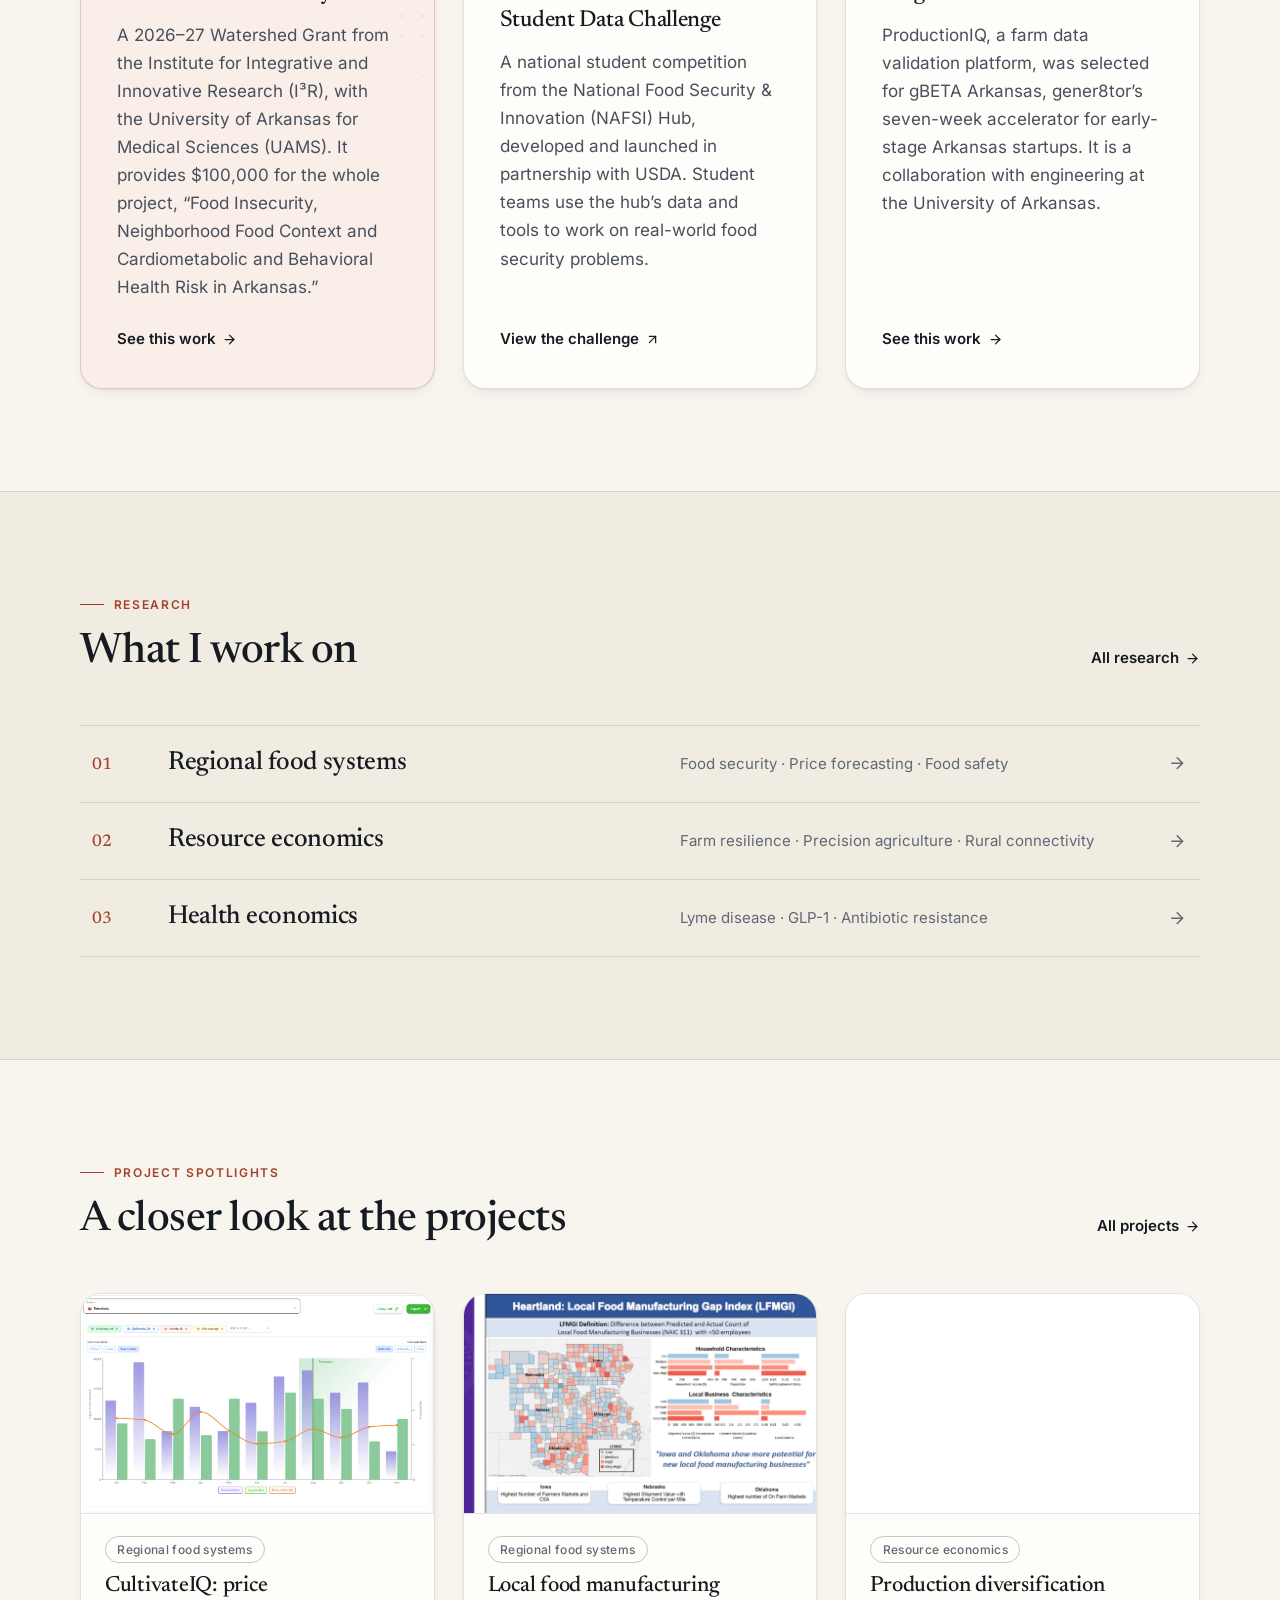
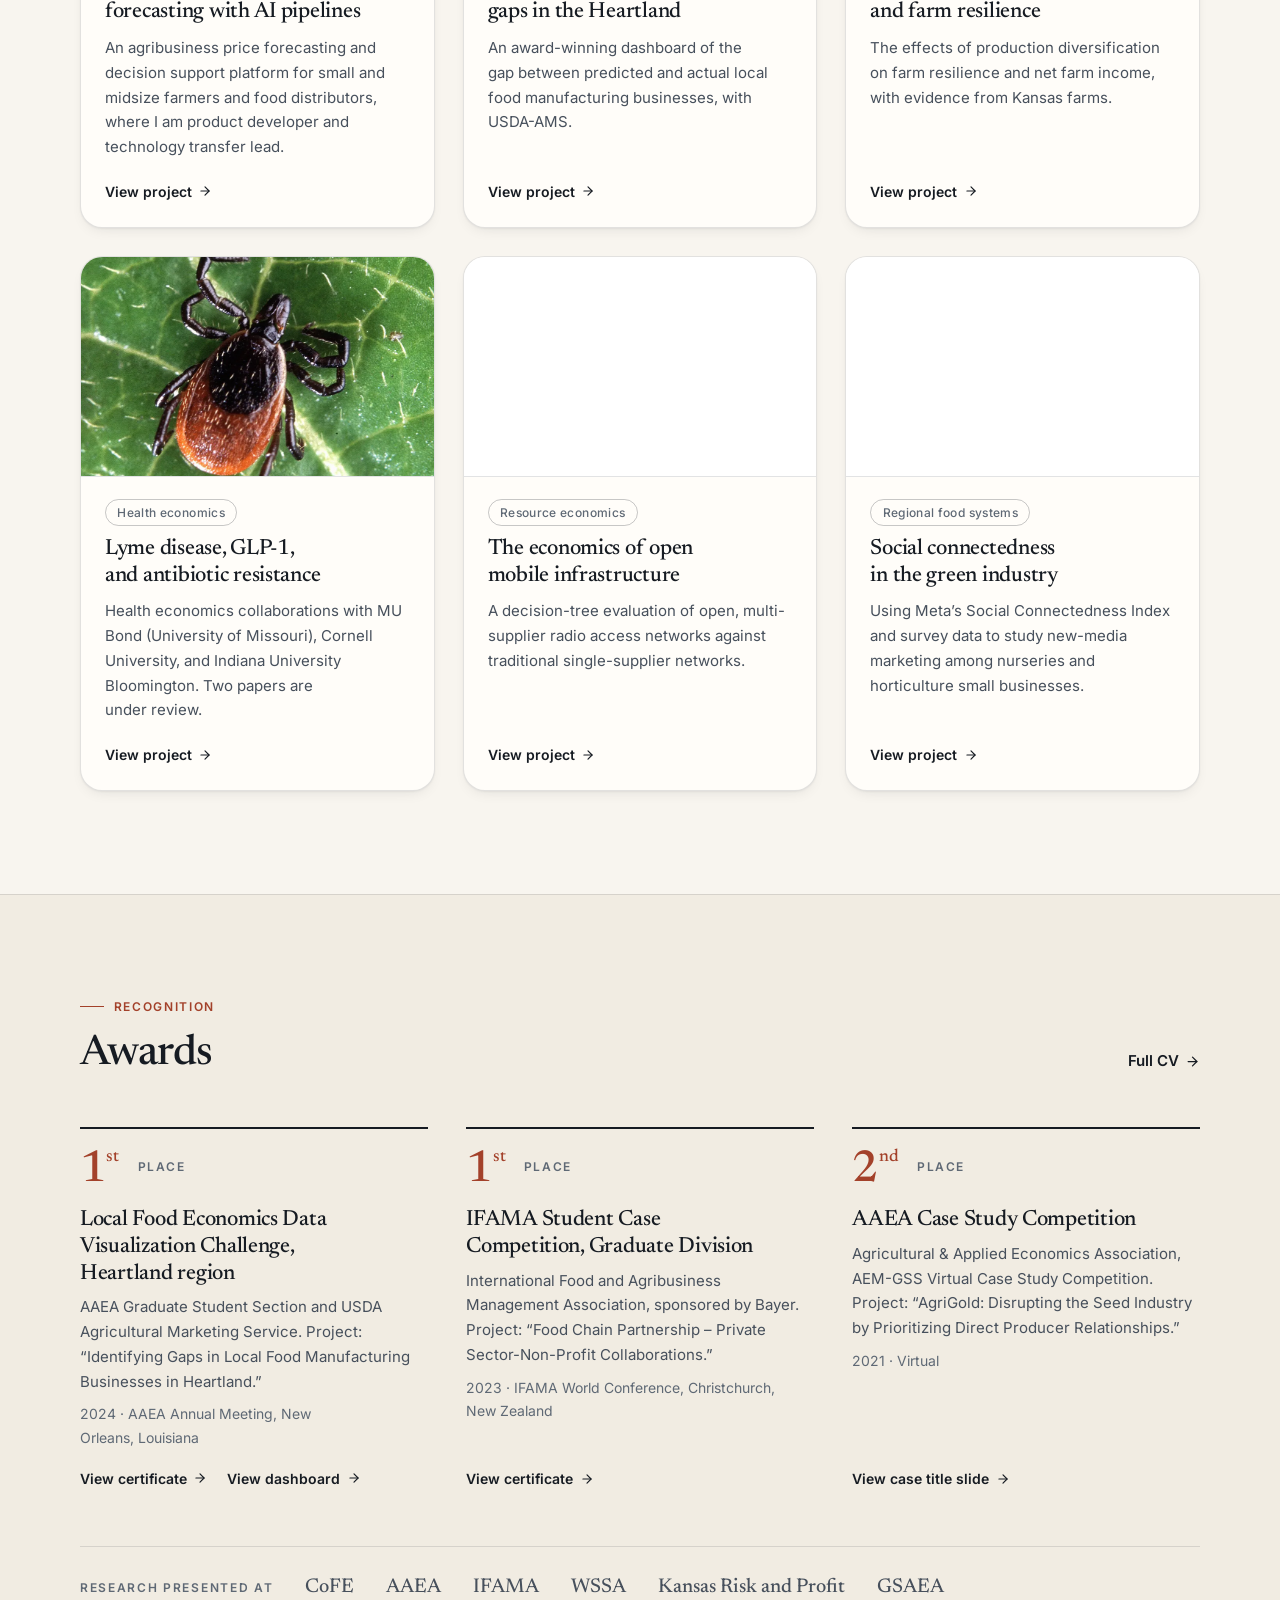
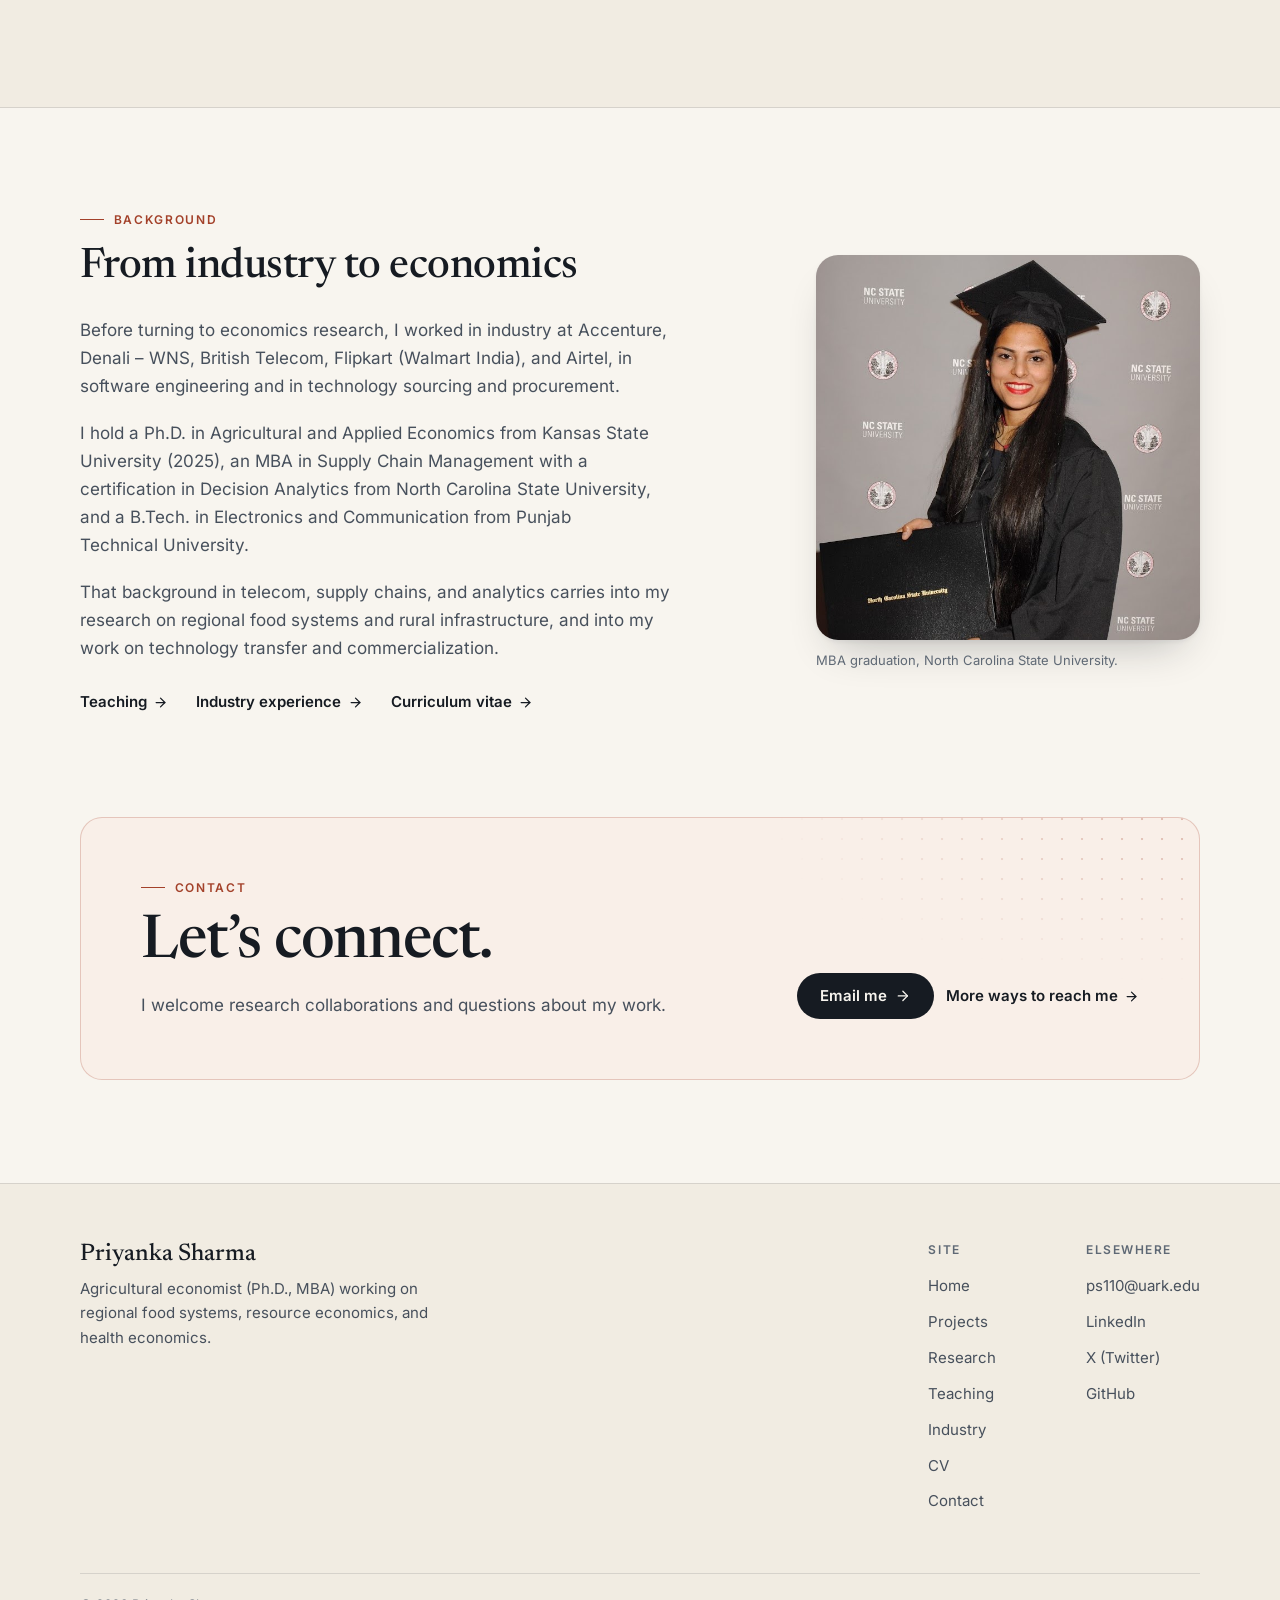
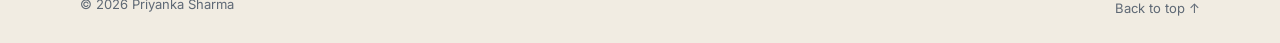
==== commit 7b3cedd7: "Update website Co-Authored-By: Claude Opus 5.5 <noreply@anthropic.com>" ====
--- a/index.html
+++ b/index.html
@@ -166,7 +166,7 @@
           <p class="eyebrow">Postdoctoral Fellow · I³R, University of Arkansas</p>
           <h1 class="display" id="hero-title">Economics for food, farms, and the <em>networks</em> that connect them.</h1>
           <p class="lead">I’m Priyanka Sharma, an agricultural economist (Ph.D., MBA) working on regional food systems, resource economics, and health economics. I also develop AI products grounded in economics, built on agentic architectures.</p>
-          <p class="hero__sub">I am a postdoctoral fellow at the Institute for Integrative and Innovative Research (I³R), University of Arkansas, where I am product developer and technology transfer lead for CultivateIQ, an agribusiness price forecasting platform. I am also a Co-Principal Investigator on an I³R Watershed Grant on food security with UAMS, and I developed and launched the NAFSI Hub Student Data Challenge in partnership with USDA.</p>
+          <p class="hero__sub">I am a postdoctoral fellow at the Institute for Integrative and Innovative Research (I³R), University of Arkansas, where I lead AI product development and technology transfer for two agribusiness ventures built on university research: CultivateIQ, an AI price forecasting platform, and ProductionIQ, a farm data validation platform. I am also a Co-Principal Investigator on an I³R Watershed Grant on food security with UAMS, and I developed and launched the NAFSI Hub Student Data Challenge in partnership with USDA.</p>
           <div class="actions">
             <a class="btn btn--primary" href="research.html">Explore research
               <svg class="nudge" viewBox="0 0 24 24" fill="none" stroke="currentColor" stroke-width="2" stroke-linecap="round" stroke-linejoin="round" aria-hidden="true"><path d="M5 12h14"/><path d="m12 5 7 7-7 7"/></svg>
@@ -201,6 +201,7 @@
           <li class="chip">Resource economics</li>
           <li class="chip">Health economics</li>
           <li class="chip">AI product development</li>
+          <li class="chip">Agribusiness entrepreneurship</li>
           <li class="chip">Agentic AI</li>
           <li class="chip">Data-driven decision-making</li>
           <li class="chip">Incentive system development</li>
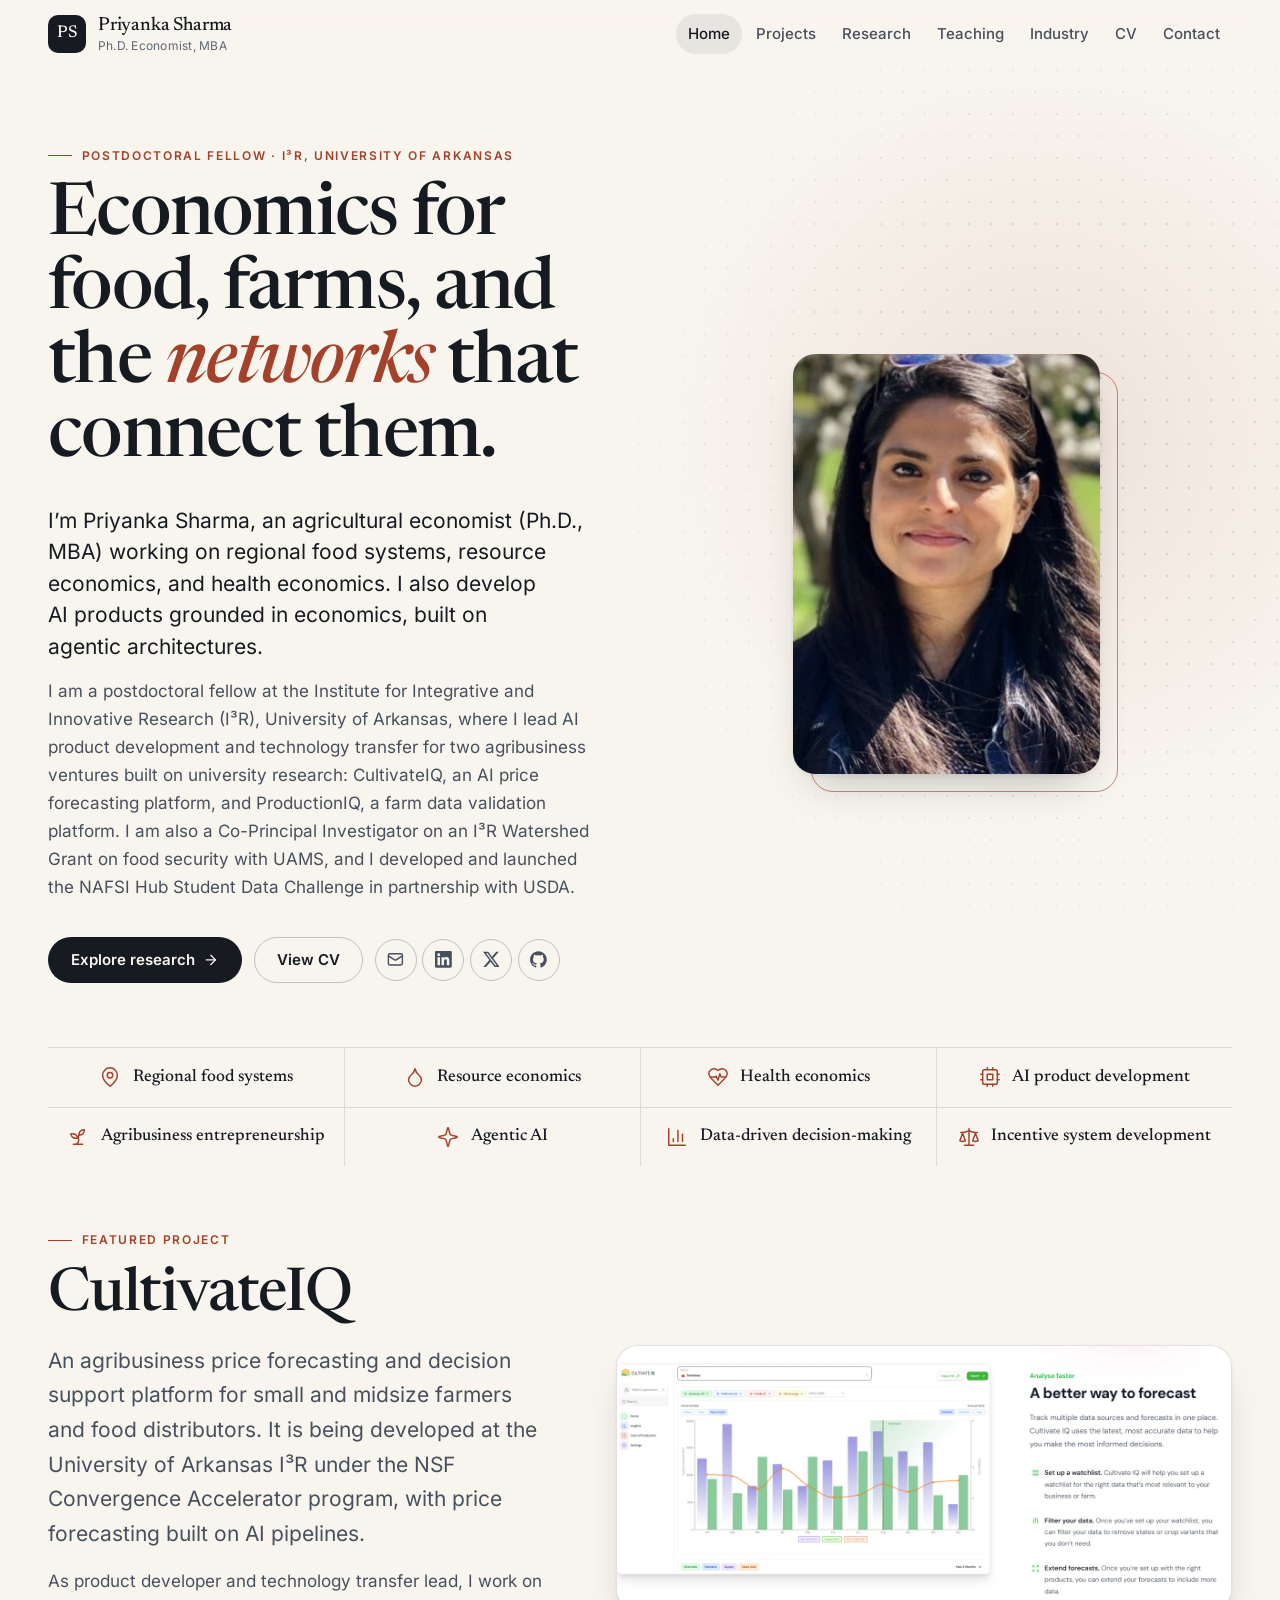
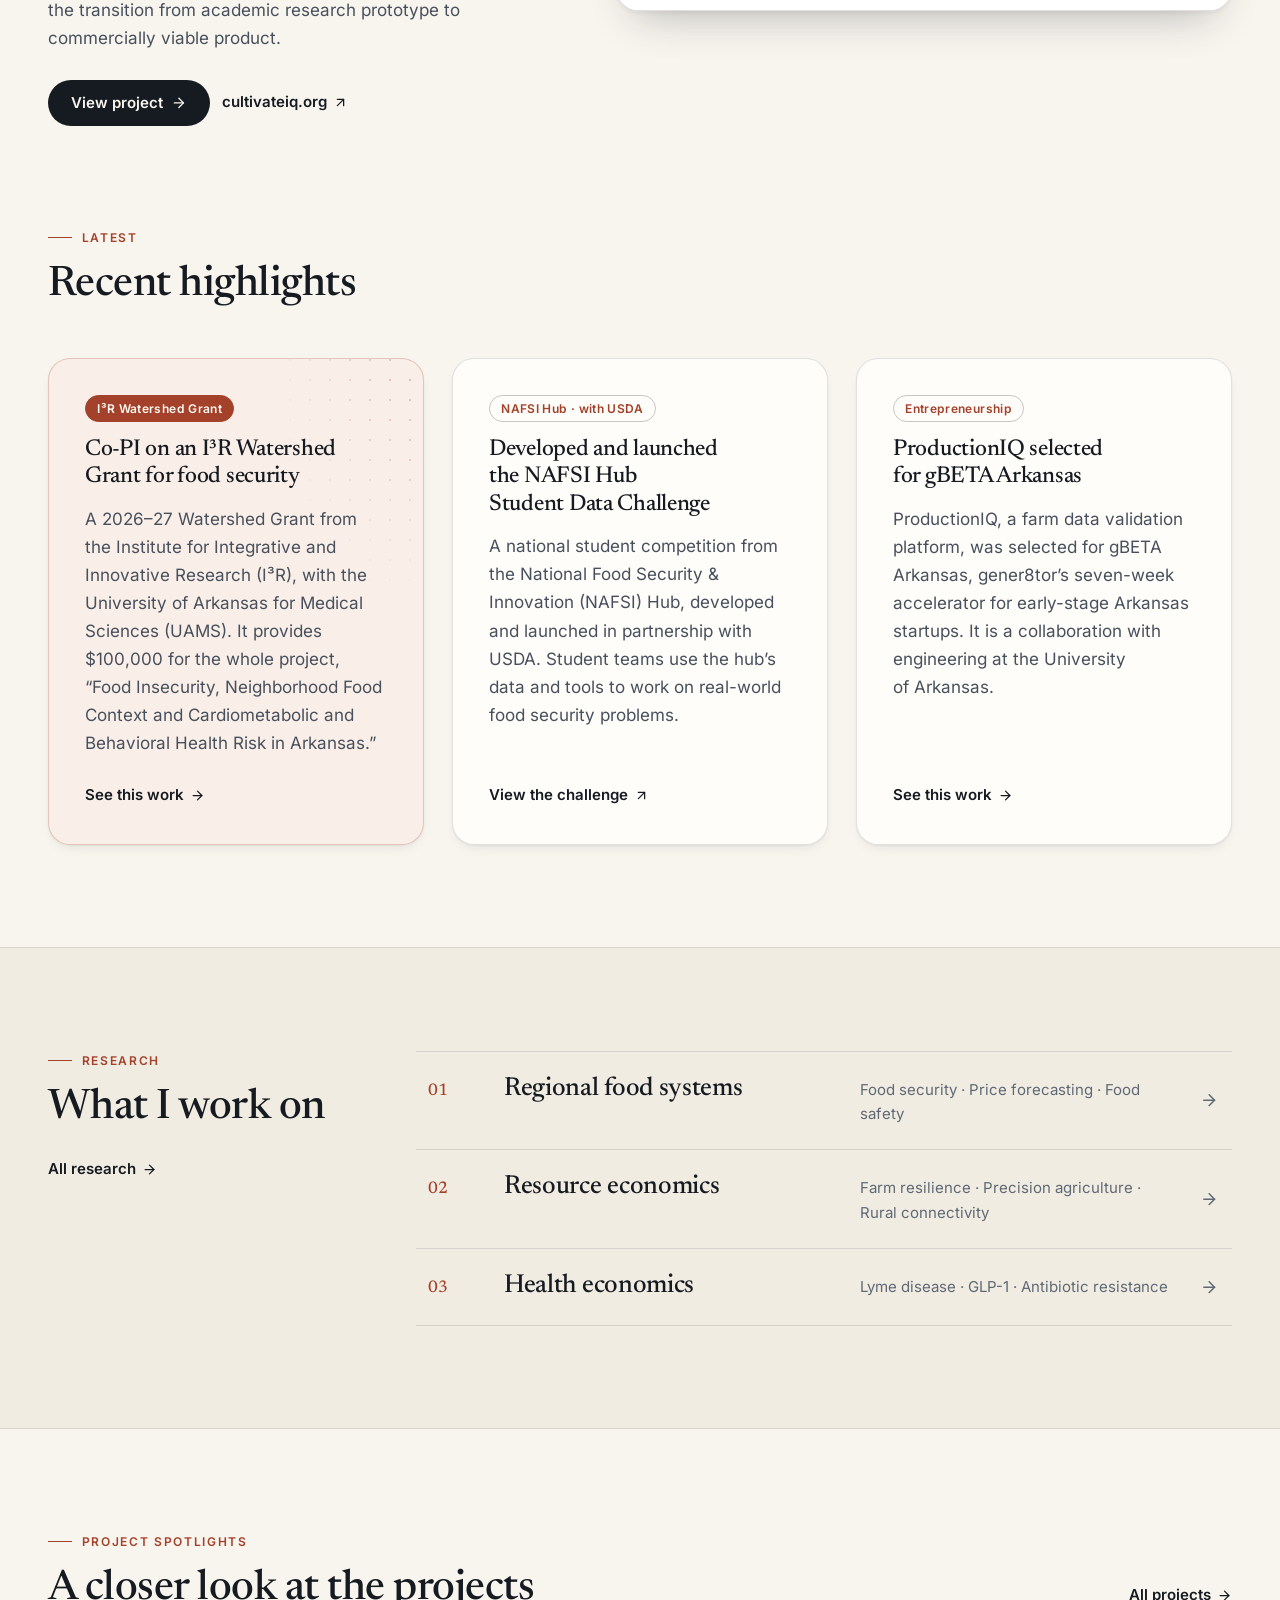
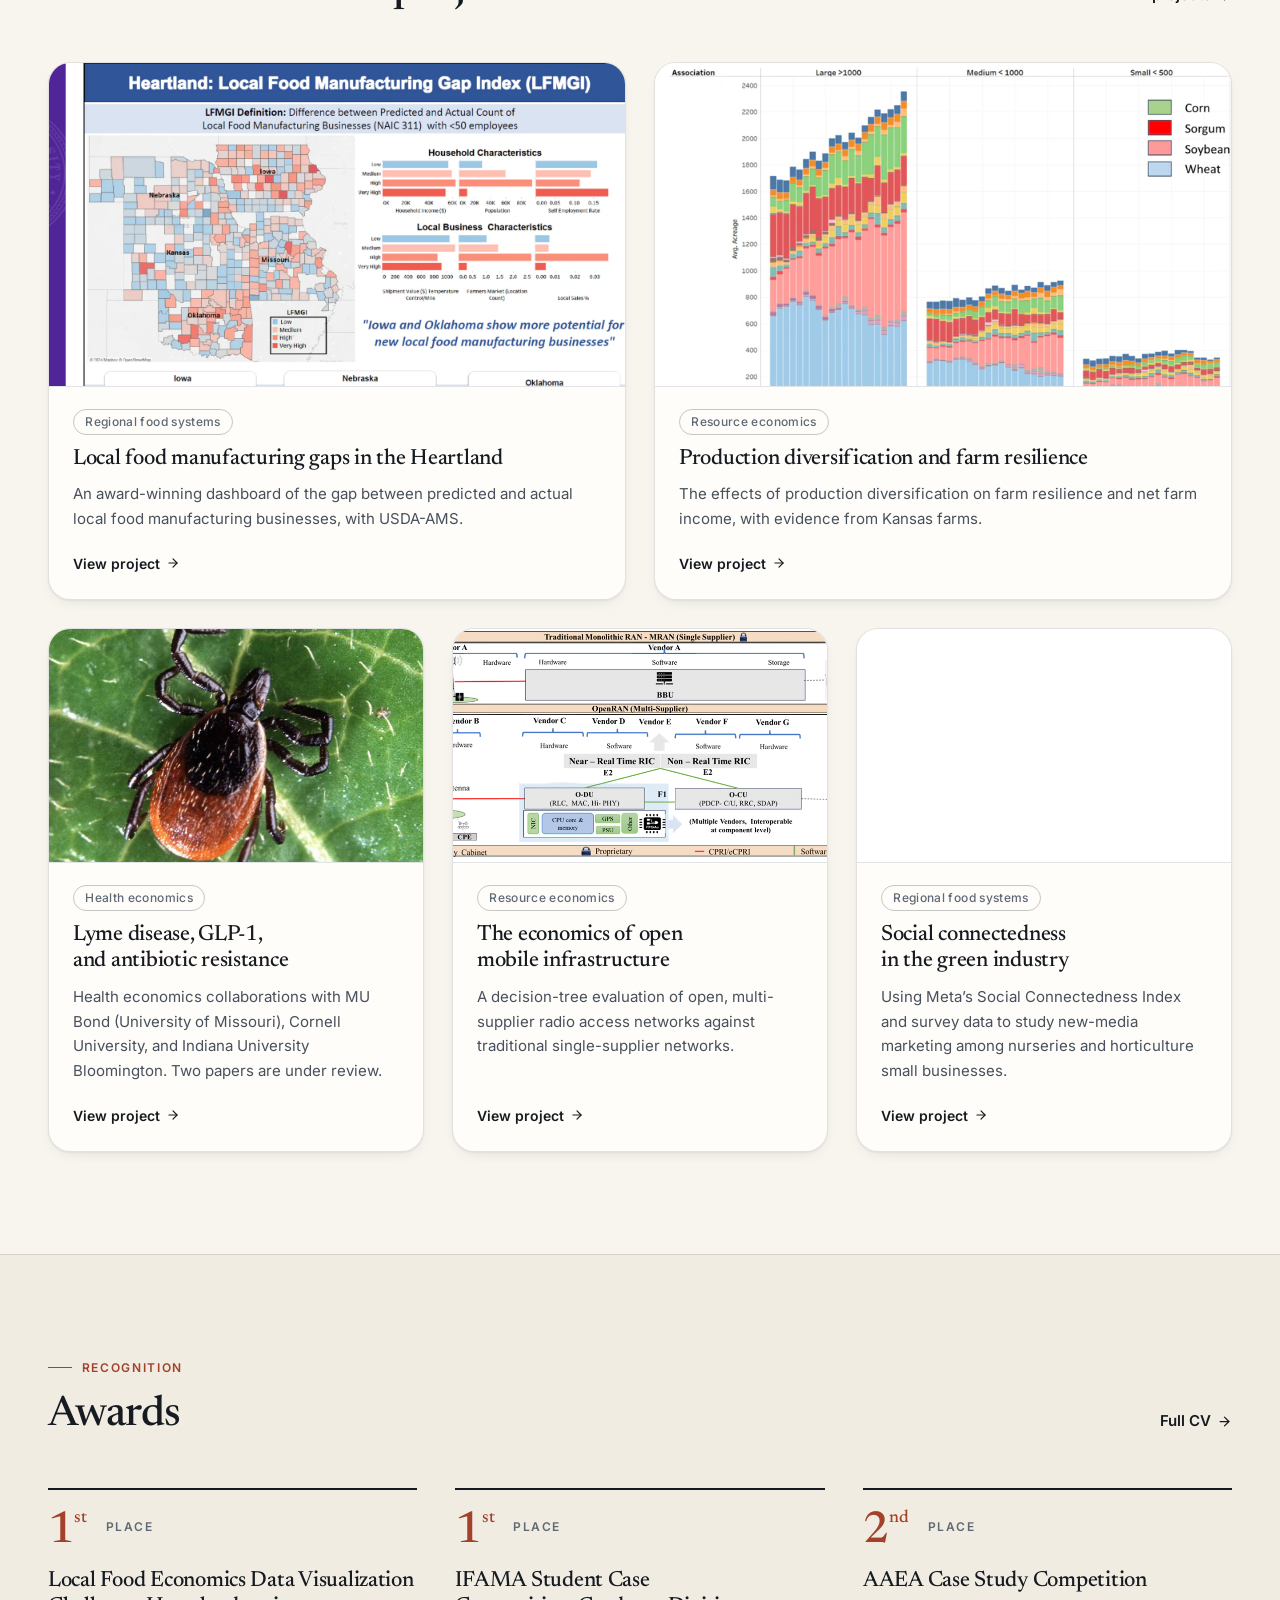
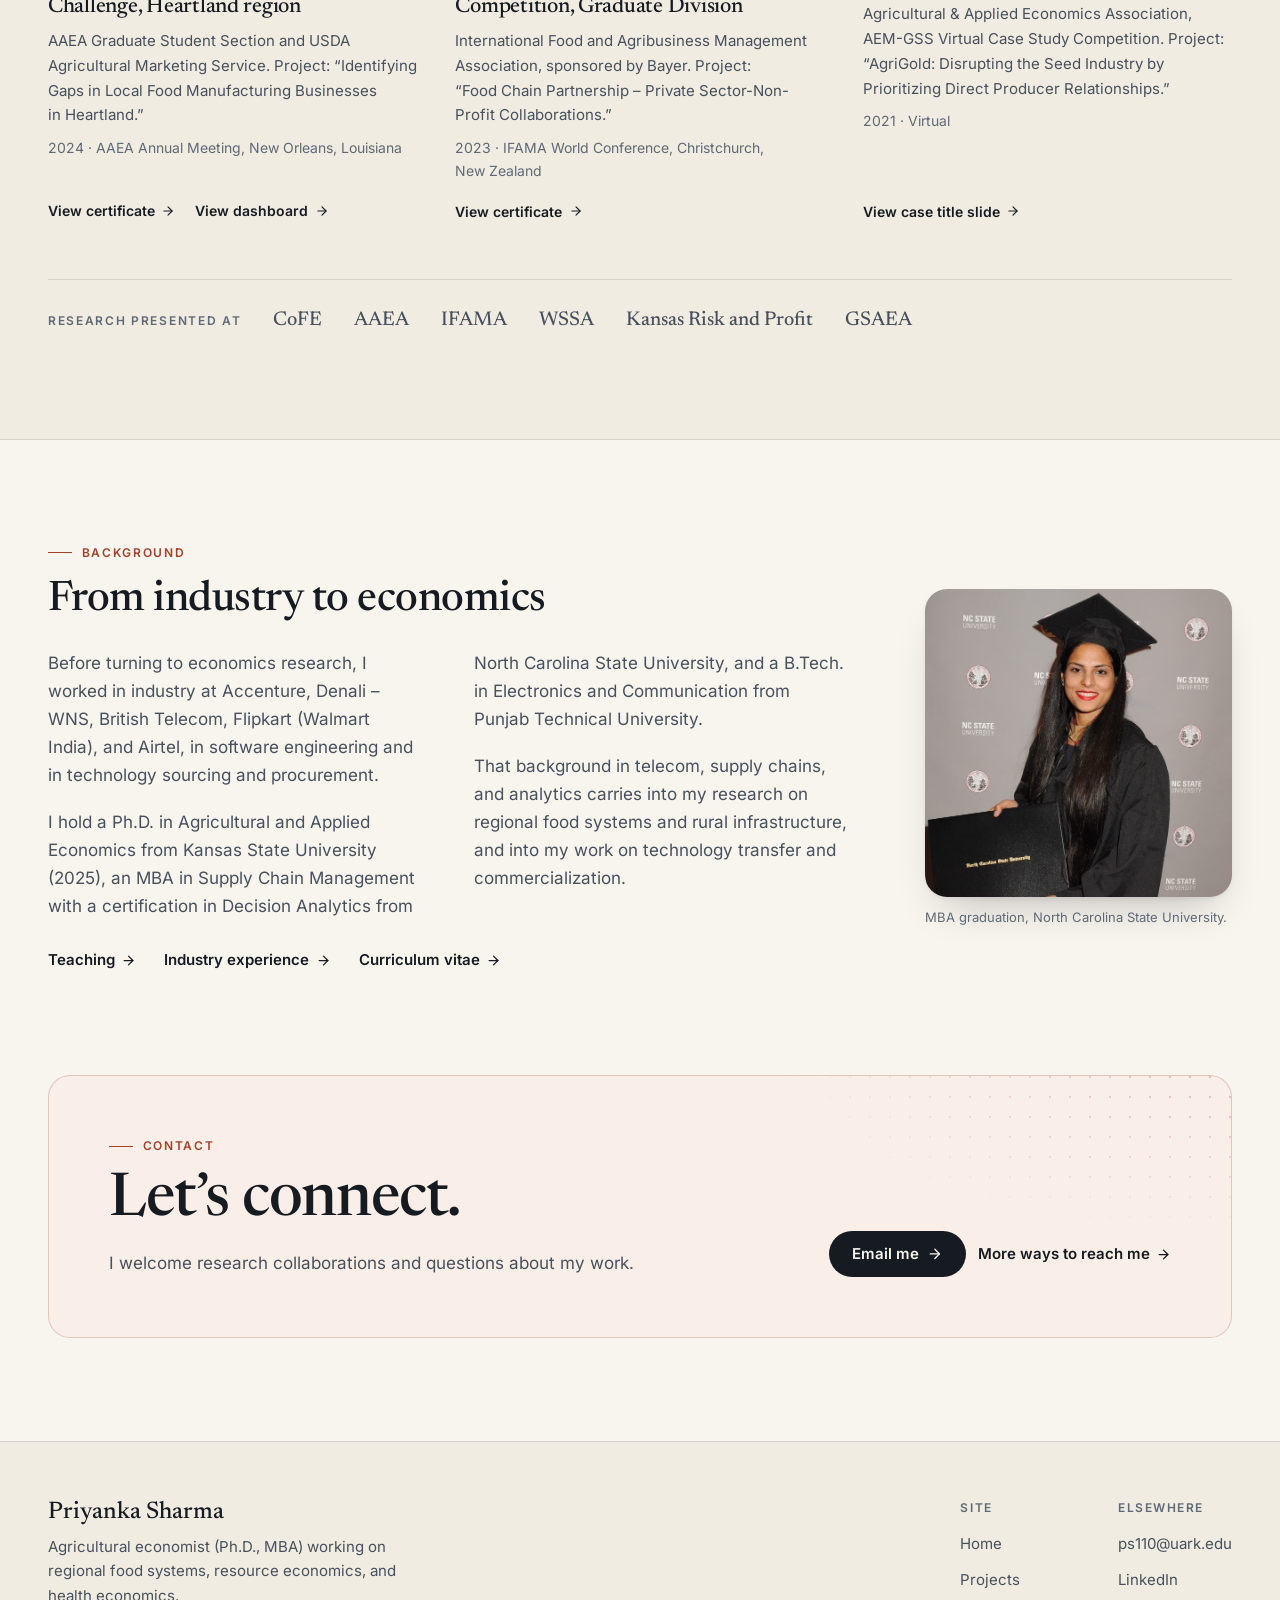
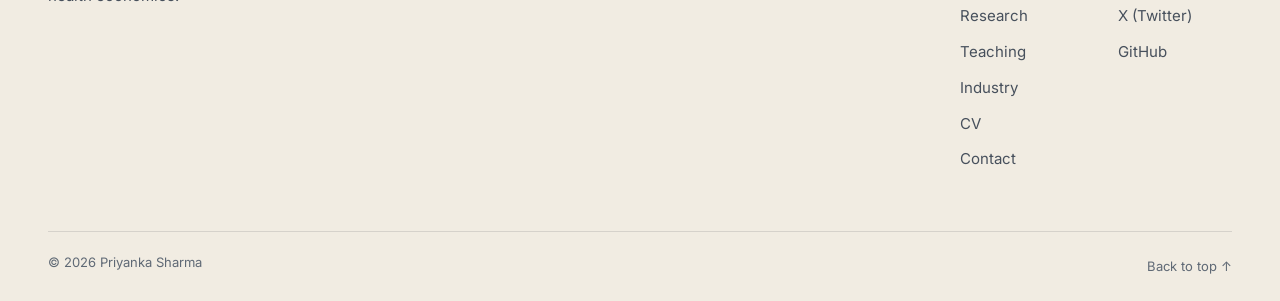
==== commit 3db99ded: "Update website Co-Authored-By: Claude Opus 5.5 <noreply@anthropic.com>" ====
--- a/index.html
+++ b/index.html
@@ -126,7 +126,7 @@
   }
   </script>
 </head>
-<body id="top">
+<body id="top" class="home">
   <a class="skip-link" href="#main">Skip to content</a>
 
   <!-- ===== Site header: identical on every page (only aria-current="page" moves) ===== -->
@@ -194,18 +194,40 @@
         </figure>
       </div>
 
-      <div class="wrap hero__focus">
-        <p class="eyebrow eyebrow--muted eyebrow--plain">Focus areas</p>
-        <ul class="chips">
-          <li class="chip">Regional food systems</li>
-          <li class="chip">Resource economics</li>
-          <li class="chip">Health economics</li>
-          <li class="chip">AI product development</li>
-          <li class="chip">Agribusiness entrepreneurship</li>
-          <li class="chip">Agentic AI</li>
-          <li class="chip">Data-driven decision-making</li>
-          <li class="chip">Incentive system development</li>
+      <div class="wrap">
+        <ul class="focus-row" aria-label="Focus areas">
+          <li><svg viewBox="0 0 24 24" fill="none" stroke="currentColor" stroke-width="1.6" stroke-linecap="round" stroke-linejoin="round" aria-hidden="true"><path d="M20 10c0 6-8 12-8 12s-8-6-8-12a8 8 0 0 1 16 0Z"/><circle cx="12" cy="10" r="3"/></svg>Regional food systems</li>
+          <li><svg viewBox="0 0 24 24" fill="none" stroke="currentColor" stroke-width="1.6" stroke-linecap="round" stroke-linejoin="round" aria-hidden="true"><path d="M12 22a7 7 0 0 0 7-7c0-2-1-3.9-3-5.5s-3.5-4-4-6.5c-.5 2.5-2 4.9-4 6.5C6 11.1 5 13 5 15a7 7 0 0 0 7 7z"/></svg>Resource economics</li>
+          <li><svg viewBox="0 0 24 24" fill="none" stroke="currentColor" stroke-width="1.6" stroke-linecap="round" stroke-linejoin="round" aria-hidden="true"><path d="M19 14c1.49-1.46 3-3.21 3-5.5A5.5 5.5 0 0 0 16.5 3c-1.76 0-3 .5-4.5 2-1.5-1.5-2.74-2-4.5-2A5.5 5.5 0 0 0 2 8.5c0 2.3 1.5 4.05 3 5.5l7 7Z"/><path d="M3.22 12H9.5l.5-1 2 4.5 2-7 1.5 3.5h5.27"/></svg>Health economics</li>
+          <li><svg viewBox="0 0 24 24" fill="none" stroke="currentColor" stroke-width="1.6" stroke-linecap="round" stroke-linejoin="round" aria-hidden="true"><rect x="4" y="4" width="16" height="16" rx="2"/><rect x="9" y="9" width="6" height="6"/><path d="M15 2v2M15 20v2M2 15h2M2 9h2M20 15h2M20 9h2M9 2v2M9 20v2"/></svg>AI product development</li>
+          <li><svg viewBox="0 0 24 24" fill="none" stroke="currentColor" stroke-width="1.6" stroke-linecap="round" stroke-linejoin="round" aria-hidden="true"><path d="M7 20h10"/><path d="M10 20c5.5-2.5.8-6.4 3-10"/><path d="M9.5 9.4c1.1.8 1.8 2.2 2.3 3.7-2 .4-3.5.4-4.8-.3-1.2-.6-2.3-1.9-3-4.2 2.8-.5 4.4 0 5.5.8z"/><path d="M14.1 6a7 7 0 0 0-1.1 4c1.9-.1 3.3-.6 4.3-1.4 1-1 1.6-2.3 1.7-4.6-2.7.1-4 1-4.9 2z"/></svg>Agribusiness entrepreneurship</li>
+          <li><svg viewBox="0 0 24 24" fill="none" stroke="currentColor" stroke-width="1.6" stroke-linecap="round" stroke-linejoin="round" aria-hidden="true"><path d="M9.937 15.5A2 2 0 0 0 8.5 14.063l-6.135-1.582a.5.5 0 0 1 0-.962L8.5 9.936A2 2 0 0 0 9.937 8.5l1.582-6.135a.5.5 0 0 1 .963 0L14.063 8.5A2 2 0 0 0 15.5 9.937l6.135 1.581a.5.5 0 0 1 0 .964L15.5 14.063a2 2 0 0 0-1.437 1.437l-1.582 6.135a.5.5 0 0 1-.963 0z"/></svg>Agentic AI</li>
+          <li><svg viewBox="0 0 24 24" fill="none" stroke="currentColor" stroke-width="1.6" stroke-linecap="round" stroke-linejoin="round" aria-hidden="true"><path d="M3 3v18h18"/><path d="M18 17V9"/><path d="M13 17V5"/><path d="M8 17v-3"/></svg>Data-driven decision-making</li>
+          <li><svg viewBox="0 0 24 24" fill="none" stroke="currentColor" stroke-width="1.6" stroke-linecap="round" stroke-linejoin="round" aria-hidden="true"><path d="m16 16 3-8 3 8c-.87.65-1.92 1-3 1s-2.13-.35-3-1Z"/><path d="m2 16 3-8 3 8c-.87.65-1.92 1-3 1s-2.13-.35-3-1Z"/><path d="M7 21h10"/><path d="M12 3v18"/><path d="M3 7h2c2 0 5-1 7-2 2 1 5 2 7 2h2"/></svg>Incentive system development</li>
         </ul>
+      </div>
+    </section>
+
+    <!-- ===== Featured project ===== -->
+    <section class="section section--flush-top featured-band" aria-labelledby="featured-title">
+      <div class="wrap featured">
+        <div class="featured__copy reveal">
+          <p class="eyebrow">Featured project</p>
+          <h2 id="featured-title">CultivateIQ</h2>
+          <p class="featured__lead">An agribusiness price forecasting and decision support platform for small and midsize farmers and food distributors. It is being developed at the University of Arkansas I³R under the NSF Convergence Accelerator program, with price forecasting built on AI pipelines.</p>
+          <p>As product developer and technology transfer lead, I work on the transition from academic research prototype to commercially viable product.</p>
+          <div class="actions">
+            <a class="btn btn--primary" href="projects.html#cultivateiq">View project
+              <svg class="nudge" viewBox="0 0 24 24" fill="none" stroke="currentColor" stroke-width="2" stroke-linecap="round" stroke-linejoin="round" aria-hidden="true"><path d="M5 12h14"/><path d="m12 5 7 7-7 7"/></svg>
+            </a>
+            <a class="link-arrow link-arrow--out" href="https://cultivateiq.org/" target="_blank" rel="noopener">cultivateiq.org
+              <svg viewBox="0 0 24 24" fill="none" stroke="currentColor" stroke-width="2" stroke-linecap="round" stroke-linejoin="round" aria-hidden="true"><path d="M7 7h10v10"/><path d="M7 17 17 7"/></svg>
+            </a>
+          </div>
+        </div>
+        <figure class="featured__media reveal" style="--d: 120ms">
+          <img src="assets/img/research/cultivateiq-forecast.webp" width="1348" height="578" alt="CultivateIQ forecast view: monthly demand and supply bars and a price line for a crop by state, with a shaded forecast period." loading="lazy" decoding="async">
+        </figure>
       </div>
     </section>
 
@@ -252,7 +274,7 @@
 
     <!-- ===== Research themes ===== -->
     <section class="section section--tint" aria-labelledby="themes-title">
-      <div class="wrap">
+      <div class="wrap themes-layout">
         <header class="section__head reveal">
           <div>
             <p class="eyebrow">Research</p>
@@ -305,22 +327,8 @@
           </a>
         </header>
 
-        <div class="grid-3">
-          <a class="card card--media reveal" href="projects.html#cultivateiq">
-            <div class="card__media">
-              <img src="assets/img/research/cultivateiq-forecast-chart.webp" width="694" height="434" alt="" loading="lazy" decoding="async">
-            </div>
-            <div class="card__body">
-              <p class="tag tag--quiet">Regional food systems</p>
-              <h3 class="card__title">CultivateIQ: price forecasting with AI pipelines</h3>
-              <p>An agribusiness price forecasting and decision support platform for small and midsize farmers and food distributors, where I am product developer and technology transfer lead.</p>
-              <span class="link-arrow link-arrow--sm">View project
-                <svg viewBox="0 0 24 24" fill="none" stroke="currentColor" stroke-width="2" stroke-linecap="round" stroke-linejoin="round" aria-hidden="true"><path d="M5 12h14"/><path d="m12 5 7 7-7 7"/></svg>
-              </span>
-            </div>
-          </a>
-
-          <a class="card card--media reveal" style="--d: 90ms" href="projects.html#local-food-manufacturing">
+        <div class="grid-3 spotlights">
+          <a class="card card--media reveal" href="projects.html#local-food-manufacturing">
             <div class="card__media">
               <img src="assets/img/research/local-food-manufacturing-gap-dashboard.webp" width="1440" height="900" alt="" loading="lazy" decoding="async">
             </div>
@@ -334,7 +342,7 @@
             </div>
           </a>
 
-          <a class="card card--media reveal" style="--d: 180ms" href="projects.html#diversification">
+          <a class="card card--media reveal" style="--d: 90ms" href="projects.html#diversification">
             <div class="card__media">
               <img src="assets/img/research/diversification-farm-size-chart.webp" width="795" height="497" alt="" loading="lazy" decoding="async">
             </div>
--- a/assets/css/style.css
+++ b/assets/css/style.css
@@ -76,7 +76,7 @@
 
   /* space and shape */
   --gutter: clamp(1.25rem, 4.5vw, 3rem);
-  --wrap: 70rem;
+  --wrap: 86rem;
   --section: clamp(3.75rem, 8vw, 7rem);
   --header-h: 4.25rem;
   --radius-sm: 8px;
@@ -771,20 +771,6 @@
   opacity: 0.6;
 }
 
-.hero__focus {
-  display: flex;
-  flex-wrap: wrap;
-  align-items: center;
-  gap: 0.9rem 1.5rem;
-  margin-top: clamp(2.5rem, 5vw, 4rem);
-  padding-top: 1.5rem;
-  border-top: 1px solid var(--line);
-}
-
-.hero__focus .eyebrow {
-  margin: 0;
-}
-
 @media (max-width: 51.25em) {
   .hero__grid {
     grid-template-columns: minmax(0, 1fr);
@@ -1323,6 +1309,205 @@
   }
 }
 
+/* Home page: a half-and-half hero, a row of focus areas, a featured project band,
+   and sections laid out across the width */
+.focus-row {
+  display: grid;
+  grid-template-columns: repeat(2, minmax(0, 1fr));
+  margin-top: clamp(2.5rem, 5vw, 4rem);
+  padding: 0;
+  list-style: none;
+  border-top: 1px solid var(--line);
+}
+
+.focus-row li {
+  display: flex;
+  align-items: center;
+  gap: 0.7rem;
+  padding: 0.9rem 0.75rem;
+  font-family: var(--font-serif);
+  font-weight: 500;
+  font-size: 1rem;
+  line-height: 1.25;
+  color: var(--ink);
+}
+
+.focus-row li:nth-child(2n) {
+  border-left: 1px solid var(--line);
+}
+
+.focus-row li:nth-child(n + 3) {
+  border-top: 1px solid var(--line);
+}
+
+.focus-row svg {
+  flex: none;
+  width: 1.375rem;
+  height: 1.375rem;
+  color: var(--accent);
+}
+
+@media (min-width: 72em) {
+  .focus-row {
+    grid-template-columns: repeat(4, minmax(0, 1fr));
+  }
+
+  .focus-row li {
+    justify-content: center;
+    padding: 1.15rem 1rem;
+    font-size: 1.0625rem;
+  }
+
+  .focus-row li:nth-child(4n + 3) {
+    border-left: 1px solid var(--line);
+  }
+
+  .focus-row li:nth-child(n + 3) {
+    border-top: 0;
+  }
+
+  .focus-row li:nth-child(n + 5) {
+    border-top: 1px solid var(--line);
+  }
+}
+
+@media (max-width: 23.4em) {
+  .focus-row {
+    grid-template-columns: minmax(0, 1fr);
+  }
+
+  .focus-row li:nth-child(2n) {
+    border-left: 0;
+  }
+
+  .focus-row li:nth-child(n + 2) {
+    border-top: 1px solid var(--line);
+  }
+}
+
+/* featured project: text on the left, a large screenshot on the right */
+.featured-band {
+  padding-bottom: 0;
+}
+
+.featured {
+  display: grid;
+  grid-template-columns: minmax(0, 0.9fr) minmax(0, 1.1fr);
+  align-items: center;
+  gap: clamp(2rem, 5vw, 4.5rem);
+}
+
+.featured h2 {
+  font-size: var(--step-4);
+  line-height: 1.05;
+  letter-spacing: -0.02em;
+}
+
+.featured__copy p:not(.eyebrow) {
+  max-width: 36rem;
+  margin-top: 1rem;
+  color: var(--ink-2);
+}
+
+.featured__copy .featured__lead {
+  margin-top: 1.25rem;
+  font-size: var(--step-1);
+  color: var(--ink);
+}
+
+.featured__copy .actions {
+  margin-top: 1.75rem;
+}
+
+.featured__media img {
+  display: block;
+  width: 100%;
+  height: auto;
+  border: 1px solid var(--line);
+  border-radius: var(--radius-lg);
+  background: var(--surface);
+  box-shadow: var(--shadow-md);
+}
+
+@media (max-width: 51.25em) {
+  .featured {
+    grid-template-columns: minmax(0, 1fr);
+  }
+}
+
+@media (min-width: 64em) {
+  /* five project spotlights: two wide cards, then three */
+  .home .spotlights {
+    grid-template-columns: repeat(6, minmax(0, 1fr));
+  }
+
+  .home .spotlights > :nth-child(-n + 2) {
+    grid-column: span 3;
+  }
+
+  .home .spotlights > :nth-child(-n + 2) .card__media {
+    aspect-ratio: 16 / 9;
+  }
+
+  .home .spotlights > :nth-child(n + 3) {
+    grid-column: span 2;
+  }
+}
+
+@media (min-width: 80em) {
+  /* hero: text and portrait in two halves */
+  .home .hero__grid {
+    grid-template-columns: minmax(0, 1fr) minmax(0, 1fr);
+  }
+
+  .home .hero__portrait {
+    justify-self: center;
+    width: clamp(18rem, 24vw, 21rem);
+    max-width: none;
+  }
+
+  /* research themes: heading on the left, list on the right */
+  .home .themes-layout {
+    display: grid;
+    grid-template-columns: minmax(0, 19rem) minmax(0, 1fr);
+    align-items: start;
+    gap: clamp(2.5rem, 5vw, 5rem);
+  }
+
+  .home .themes-layout .section__head {
+    flex-direction: column;
+    align-items: flex-start;
+    gap: 1.5rem;
+    margin-bottom: 0;
+  }
+
+  /* background: text in two columns beside the photo */
+  .home .split {
+    grid-template-columns: minmax(0, 1fr) clamp(18rem, 24vw, 22rem);
+  }
+
+  .home .split__body {
+    max-width: none;
+  }
+
+  .home .split__body .flow {
+    columns: 2;
+    column-gap: clamp(2rem, 4vw, 3.5rem);
+  }
+
+  .home .split__body .flow > * {
+    margin: 0 0 1.1em;
+  }
+
+  .home .split__body .flow > :last-child {
+    margin-bottom: 0;
+  }
+
+  .home .split__media {
+    max-width: none;
+  }
+}
+
 /* 10. Research page ------------------------------------------------------- */
 
 .theme {
@@ -1388,8 +1573,13 @@
 }
 
 .work__desc {
+  max-width: 46rem;
   margin-top: 0.5rem;
   color: var(--ink-2);
+}
+
+.work .cv__list {
+  max-width: 46rem;
 }
 
 .work .cv__list {
